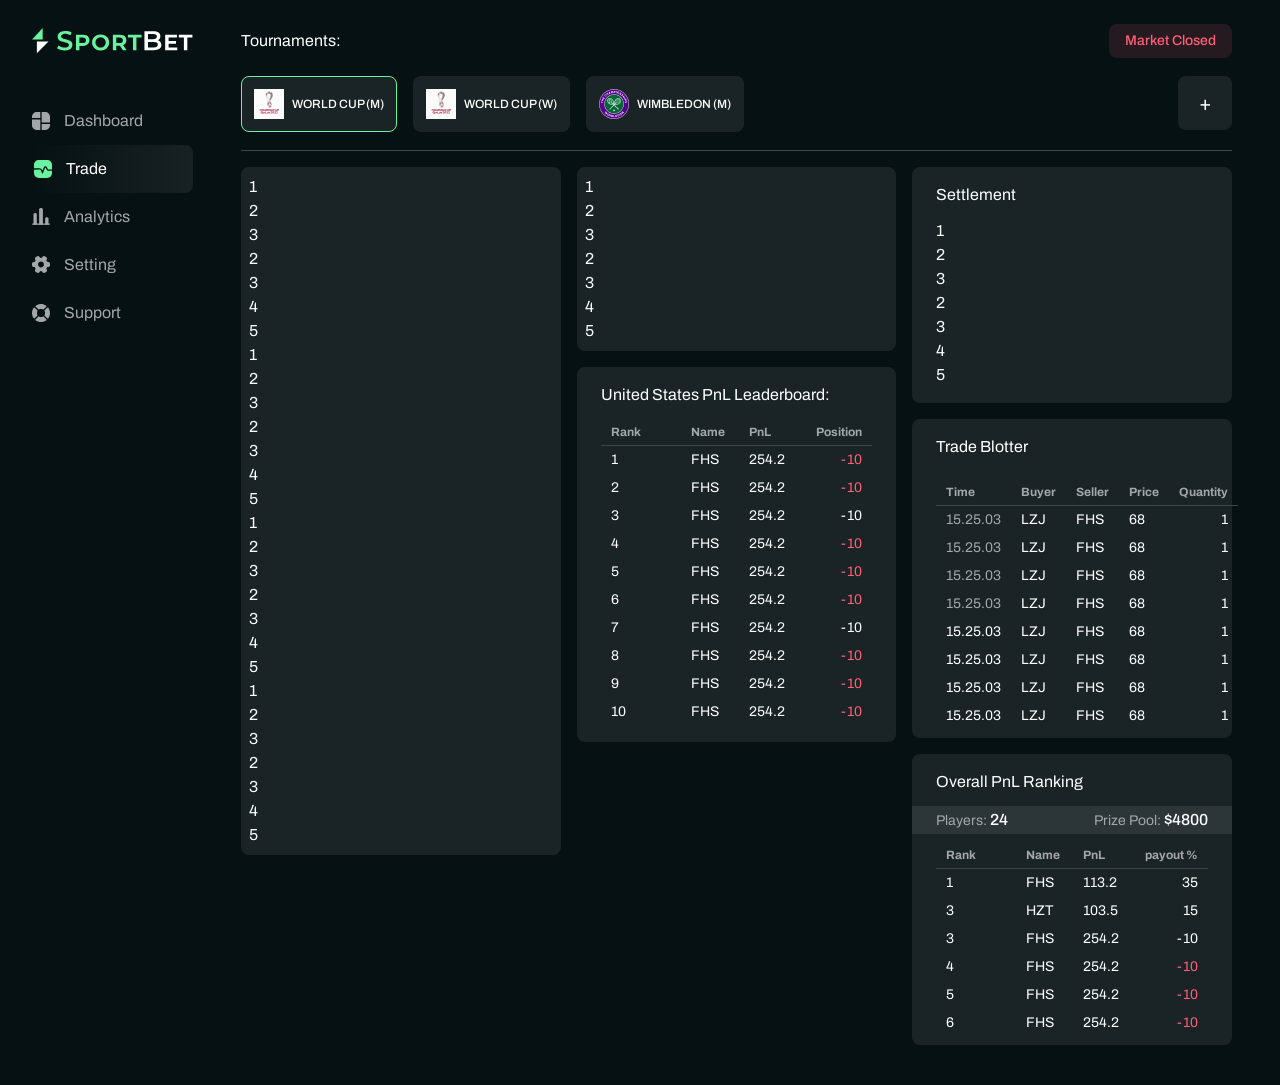
==== src/index.html @ 53faf517 "added new tables" ====
<!DOCTYPE html>
<html class="h-full" lang="en">
	<head>
		<meta charset="UTF-8" />
		<meta http-equiv="X-UA-Compatible" content="IE=edge" />
		<meta name="viewport" content="width=device-width, initial-scale=1.0" />
		<title>Trade | WebTrade</title>
		<link rel="preconnect" href="https://fonts.googleapis.com" />
		<link rel="preconnect" href="https://fonts.gstatic.com" crossorigin />
		<link
			href="https://fonts.googleapis.com/css2?family=Archivo:wght@400;500;600;700&display=swap"
			rel="stylesheet"
		/>
		<link rel="stylesheet" href="./css/output.css" />
	</head>

	<body class="h-full">
		<div class="wrapper relative flex min-h-full">
			<!-- Sidebar -->
			<aside class="h-auto w-[240px] pt-6 pl-8">
				<a href="#"><img src="./img/global/logo.svg" alt="logo" /></a>
				<!-- Menu -->
				<ul class="mt-10 gap-0">
					<li class="group">
						<a
							class="text-body-m group flex items-center gap-[14px] py-3 text-graytext group-[.active]:rounded-lg group-[.active]:bg-menu-item-gradient"
							href="#"
						>
							<svg
								width="18"
								height="18"
								viewBox="0 0 18 18"
								fill="none"
								xmlns="http://www.w3.org/2000/svg"
							>
								<path
									d="M12.771 0H9.67505V5.4V6.075V10.575H18V6.075V5.4V5.229C18 1.953 16.047 0 12.771 0Z"
									fill="#A3A7A9"
									class="transition-colors group-hover:fill-lightgreen group-[.active]:fill-lightgreen"
								/>
								<path
									d="M0 7.42505V11.925V12.375V12.771C0 16.047 1.953 18 5.229 18H8.325V12.375V11.925V7.42505H0Z"
									fill="#A3A7A9"
									class="transition-colors group-hover:fill-lightgreen group-[.active]:fill-lightgreen"
								/>
								<path
									d="M8.325 0V6.075H0V5.229C0 1.953 1.953 0 5.229 0H8.325Z"
									fill="#A3A7A9"
									class="transition-colors group-hover:fill-lightgreen group-[.active]:fill-lightgreen"
								/>
								<path
									d="M18 11.925V12.771C18 16.047 16.047 18 12.771 18H9.67505V11.925H18Z"
									fill="#A3A7A9"
									class="transition-colors group-hover:fill-lightgreen group-[.active]:fill-lightgreen"
								/>
							</svg>

							<span
								class="transition-colors group-hover:text-white group-[.active]:text-white"
							>
								Dashboard
							</span>
						</a>
					</li>
					<li class="active group">
						<a
							class="text-body-m group flex items-center gap-[14px] py-3 text-graytext group-[.active]:rounded-lg group-[.active]:bg-menu-item-gradient"
							href="#"
						>
							<svg
								width="20"
								height="18"
								viewBox="0 0 20 18"
								fill="none"
								xmlns="http://www.w3.org/2000/svg"
							>
								<path
									d="M19.9999 5.22896V9.44993H16.3279C16.2199 9.44093 15.9859 9.30593 15.9319 9.20693L14.9959 7.43395C14.6269 6.73195 13.9879 6.33595 13.3039 6.37195C12.6199 6.40795 12.0349 6.86695 11.7379 7.61394L10.4959 10.7279L10.3159 10.2599C9.87494 9.11693 8.61495 8.25294 7.37296 8.25294L2 8.27994V5.22896C2 1.95299 3.95299 0 7.22896 0H14.7709C18.0469 0 19.9999 1.95299 19.9999 5.22896Z"
									fill="#A3A7A9"
									class="transition-colors group-hover:fill-lightgreen group-[.active]:fill-lightgreen"
								/>
								<path
									d="M19.9999 12.7711V10.8002H16.3279C15.7249 10.8002 15.0139 10.3682 14.7349 9.83716L13.7989 8.06418C13.5469 7.58718 13.1869 7.61418 12.9889 8.10918L10.9189 13.3381C10.6939 13.9231 10.3159 13.9231 10.0819 13.3381L9.05595 10.7462C8.81295 10.1162 8.05696 9.60317 7.38196 9.60317L2 9.63017V12.7711C2 15.9931 3.88999 17.9371 7.06696 17.9911C7.16596 18.0001 7.27396 18.0001 7.37296 18.0001H14.5729C14.7079 18.0001 14.8429 18.0001 14.9689 17.9911C18.1279 17.9191 19.9999 15.9841 19.9999 12.7711Z"
									fill="#A3A7A9"
									class="transition-colors group-hover:fill-lightgreen group-[.active]:fill-lightgreen"
								/>
								<path
									d="M0.999971 9.69995V13.01C0.979971 12.69 0.969971 12.35 0.969971 12V9.69995H0.999971Z"
									fill="white"
									fill-opacity="0.6"
								/>
							</svg>

							<span
								class="transition-colors group-hover:text-white group-[.active]:text-white"
							>
								Trade
							</span>
						</a>
					</li>
					<li class="group">
						<a
							class="text-body-m group flex items-center gap-[14px] py-3 text-graytext group-[.active]:rounded-lg group-[.active]:bg-menu-item-gradient"
							href="#"
						>
							<svg
								width="18"
								height="18"
								viewBox="0 0 18 18"
								fill="none"
								xmlns="http://www.w3.org/2000/svg"
							>
								<path
									d="M17.3721 16.7441H0.627907C0.284651 16.7441 0 16.4594 0 16.1162C0 15.7729 0.284651 15.4883 0.627907 15.4883H17.3721C17.7153 15.4883 18 15.7729 18 16.1162C18 16.4594 17.7153 16.7441 17.3721 16.7441Z"
									fill="#A3A7A9"
									class="transition-colors group-hover:fill-lightgreen group-[.active]:fill-lightgreen"
								/>
								<path
									d="M7.11633 1.67442V16.7442H10.8838V1.67442C10.8838 0.753488 10.507 0 9.3768 0H8.62331C7.49308 0 7.11633 0.753488 7.11633 1.67442Z"
									fill="#A3A7A9"
									class="transition-colors group-hover:fill-lightgreen group-[.active]:fill-lightgreen"
								/>
								<path
									d="M1.46509 6.69761V16.7441H4.81393V6.69761C4.81393 5.77668 4.47904 5.02319 3.47439 5.02319H2.80462C1.79997 5.02319 1.46509 5.77668 1.46509 6.69761Z"
									fill="#A3A7A9"
									class="transition-colors group-hover:fill-lightgreen group-[.active]:fill-lightgreen"
								/>
								<path
									d="M13.186 10.8836V16.7441H16.5349V10.8836C16.5349 9.96272 16.2 9.20923 15.1953 9.20923H14.5256C13.5209 9.20923 13.186 9.96272 13.186 10.8836Z"
									fill="#A3A7A9"
									class="transition-colors group-hover:fill-lightgreen group-[.active]:fill-lightgreen"
								/>
							</svg>

							<span
								class="transition-colors group-hover:text-white group-[.active]:text-white"
							>
								Analytics
							</span>
						</a>
					</li>
					<li class="group">
						<a
							class="text-body-m group flex items-center gap-[14px] py-3 text-graytext group-[.active]:rounded-lg group-[.active]:bg-menu-item-gradient"
							href="#"
						>
							<svg
								width="18"
								height="18"
								viewBox="0 0 18 18"
								fill="none"
								xmlns="http://www.w3.org/2000/svg"
							>
								<path
									d="M16.2819 5.99653C14.6537 5.99653 13.988 4.84385 14.7976 3.43002C15.2654 2.61054 14.9865 1.56593 14.1679 1.09766L12.6117 0.206132C11.901 -0.217116 10.9835 0.0350318 10.5607 0.746449L10.4618 0.91755C9.65217 2.33138 8.32084 2.33138 7.50225 0.91755L7.4033 0.746449C6.9985 0.0350318 6.08096 -0.217116 5.37031 0.206132L3.81409 1.09766C2.9955 1.56593 2.71664 2.61955 3.18441 3.43903C4.003 4.84385 3.33733 5.99653 1.70915 5.99653C0.773613 5.99653 0 6.76198 0 7.70753V9.29247C0 10.229 0.764618 11.0035 1.70915 11.0035C3.33733 11.0035 4.003 12.1561 3.18441 13.57C2.71664 14.3895 2.9955 15.4341 3.81409 15.9023L5.37031 16.7939C6.08096 17.2171 6.9985 16.965 7.42129 16.2536L7.52024 16.0825C8.32983 14.6686 9.66117 14.6686 10.4798 16.0825L10.5787 16.2536C11.0015 16.965 11.919 17.2171 12.6297 16.7939L14.1859 15.9023C15.0045 15.4341 15.2834 14.3805 14.8156 13.57C13.997 12.1561 14.6627 11.0035 16.2909 11.0035C17.2264 11.0035 18 10.238 18 9.29247V7.70753C17.991 6.77099 17.2264 5.99653 16.2819 5.99653ZM8.9955 11.4267C7.38531 11.4267 6.07196 10.1119 6.07196 8.5C6.07196 6.88805 7.38531 5.57328 8.9955 5.57328C10.6057 5.57328 11.919 6.88805 11.919 8.5C11.919 10.1119 10.6057 11.4267 8.9955 11.4267Z"
									fill="#A3A7A9"
									class="transition-colors group-hover:fill-lightgreen group-[.active]:fill-lightgreen"
								/>
							</svg>

							<span
								class="transition-colors group-hover:text-white group-[.active]:text-white"
							>
								Setting
							</span>
						</a>
					</li>
					<li class="group">
						<a
							class="text-body-m group flex items-center gap-[14px] py-3 text-graytext group-[.active]:rounded-lg group-[.active]:bg-menu-item-gradient"
							href="#"
						>
							<svg
								width="18"
								height="18"
								viewBox="0 0 18 18"
								fill="none"
								xmlns="http://www.w3.org/2000/svg"
							>
								<path
									d="M4.97702 9.00011C4.97702 8.43289 5.09727 7.89281 5.31231 7.40027C5.50673 6.95494 5.47329 6.41836 5.12969 6.07476L2.9456 3.89067C2.53554 3.48061 1.85884 3.50203 1.5336 3.98214C0.562414 5.41575 0 7.14304 0 9.00011C0 10.8556 0.561436 12.5815 1.52595 14.0143C1.85022 14.4961 2.52794 14.5191 2.93908 14.109L5.12816 11.9255C5.47254 11.582 5.50637 11.0448 5.31187 10.599C5.09711 10.1067 4.97702 9.56695 4.97702 9.00011Z"
									fill="#A3A7A9"
									class="transition-colors group-hover:fill-lightgreen group-[.active]:fill-lightgreen"
								/>
								<path
									d="M9.02726 4.95002C9.59449 4.95002 10.1346 5.07027 10.6271 5.28531C11.0724 5.47973 11.609 5.44629 11.9526 5.10269L14.1119 2.94344C14.5211 2.53418 14.5008 1.85899 14.0221 1.53361C12.5934 0.56242 10.8648 0 9.00026 0C7.14501 0 5.42546 0.561312 3.99481 1.52563C3.51328 1.8502 3.49028 2.52794 3.90037 2.93908L6.06946 5.1137C6.41536 5.46049 6.95722 5.49217 7.40504 5.29376C7.90127 5.07391 8.44878 4.95002 9.02726 4.95002Z"
									fill="#A3A7A9"
									class="transition-colors group-hover:fill-lightgreen group-[.active]:fill-lightgreen"
								/>
								<path
									d="M16.1607 3.5582C15.9843 3.32752 15.6468 3.31563 15.4412 3.52067L12.6124 6.34223C12.439 6.51518 12.4195 6.78676 12.5412 6.99925C12.8796 7.58971 13.0768 8.27027 13.0768 9.00014C13.0768 9.73021 12.8794 10.4109 12.5409 11.0015C12.4193 11.2138 12.4387 11.485 12.6117 11.658L15.4412 14.4876C15.6467 14.6931 15.9846 14.6814 16.161 14.4505C17.3159 12.938 17.9998 11.048 17.9998 9.00014C17.9998 6.9521 17.3158 5.06942 16.1607 3.5582Z"
									fill="#A3A7A9"
									class="transition-colors group-hover:fill-lightgreen group-[.active]:fill-lightgreen"
								/>
								<path
									d="M9.02577 13.0499C8.2957 13.0499 7.61497 12.8526 7.02439 12.5141C6.81213 12.3924 6.54086 12.4118 6.36786 12.5848L3.51128 15.4414C3.30579 15.6469 3.31748 15.9848 3.54845 16.1611C5.06089 17.316 6.95091 17.9999 8.99877 17.9999C11.0559 17.9999 12.9476 17.3153 14.4536 16.1524C14.6826 15.9756 14.6932 15.6393 14.4886 15.4347L11.6539 12.6001C11.4821 12.4283 11.2132 12.4079 11.0015 12.5272C10.4134 12.8586 9.74118 13.0499 9.02577 13.0499Z"
									fill="#A3A7A9"
									class="transition-colors group-hover:fill-lightgreen group-[.active]:fill-lightgreen"
								/>
							</svg>

							<span
								class="transition-colors group-hover:text-white group-[.active]:text-white"
							>
								Support
							</span>
						</a>
					</li>
				</ul>
			</aside>
			<!-- Content -->
			<main class="mx-12 h-screen w-full">
				<!-- Head -->
				<section class="mt-6">
					<div class="flex items-center justify-between">
						<p class="text-body-lg-m">Tournaments:</p>
						<!-- Toggle .open & .closed class -->
						<p class="market-status closed">Market Closed</p>
					</div>

					<div class="border-b border-b-[#3C4547] py-[18px]">
						<div class="flex gap-4">
							<button class="tournament-button active">
								<img src="./img/global/world-cup.png" alt="img" />
								<span>World Cup (M)</span>
							</button>
							<button class="tournament-button">
								<img src="./img/global/world-cup.png" alt="img" />
								<span>World Cup (W)</span>
							</button>
							<button class="tournament-button">
								<img src="./img/global/wimbledon.png" alt="img" />
								<span>Wimbledon (M)</span>
							</button>
							<button
								class="ml-auto flex h-[54px] w-[54px] items-center justify-center rounded-lg border border-transparent bg-darkgray p-[18px] text-xl hover:border-lightgreen"
							>
								<span>+</span>
							</button>
						</div>
					</div>
				</section>

				<!-- Grid -->
				<section class="mt-4 grid grid-cols-3 gap-4 pb-10">
					<div class="flex flex-col">
						<div class="rounded-lg bg-darkgray p-2">
							<ul>
								<li>1</li>
								<li>2</li>
								<li>3</li>
								<li>2</li>
								<li>3</li>
								<li>4</li>
								<li>5</li>
								<li>1</li>
								<li>2</li>
								<li>3</li>
								<li>2</li>
								<li>3</li>
								<li>4</li>
								<li>5</li>
								<li>1</li>
								<li>2</li>
								<li>3</li>
								<li>2</li>
								<li>3</li>
								<li>4</li>
								<li>5</li>
								<li>1</li>
								<li>2</li>
								<li>3</li>
								<li>2</li>
								<li>3</li>
								<li>4</li>
								<li>5</li>
							</ul>
						</div>
					</div>
					<div class="flex flex-col gap-4">
						<div class="rounded-lg bg-darkgray p-2">
							<ul>
								<li>1</li>
								<li>2</li>
								<li>3</li>
								<li>2</li>
								<li>3</li>
								<li>4</li>
								<li>5</li>
							</ul>
						</div>

						<!-- PnL Leaderboard -->
						<div class="rounded-lg bg-darkgray py-4 px-6">
							<p class="text-body-lg-m pb-3 text-left">
								United States PnL Leaderboard:
							</p>
							<table class="w-full table-auto overflow-y-auto">
								<thead
									class="text-body-xs border-b border-b-table-border text-graytext"
								>
									<tr>
										<th class="w-20 py-[5px] px-[10px] text-left">Rank</th>
										<th class="py-[5px] px-[10px] text-left">Name</th>
										<th class="py-[5px] px-[10px] text-left">PnL</th>
										<th class="py-[5px] px-[10px] text-right">Position</th>
									</tr>
								</thead>
								<tbody
									class="text-body-s h-full max-h-[500px] w-full overflow-y-auto"
								>
									<tr
										class="live-row low cursor-pointer rounded-lg hover:bg-lightgray"
									>
										<td class="py-[5px] px-[10px]">1</td>
										<td class="py-[5px] px-[10px]">FHS</td>
										<td class="py-[5px] px-[10px]">254.2</td>
										<td class="py-[5px] px-[10px] text-right text-lightred">
											-10
										</td>
									</tr>
									<tr
										class="live-row low cursor-pointer rounded-lg hover:bg-lightgray"
									>
										<td class="py-[5px] px-[10px]">2</td>
										<td class="py-[5px] px-[10px]">FHS</td>
										<td class="py-[5px] px-[10px]">254.2</td>
										<td class="py-[5px] px-[10px] text-right text-lightred">
											-10
										</td>
									</tr>
									<tr
										class="live-row low cursor-pointer rounded-lg hover:bg-lightgray"
									>
										<td class="py-[5px] px-[10px]">3</td>
										<td class="py-[5px] px-[10px]">FHS</td>
										<td class="py-[5px] px-[10px]">254.2</td>
										<td class="py-[5px] px-[10px] text-right">-10</td>
									</tr>
									<tr
										class="live-row low cursor-pointer rounded-lg hover:bg-lightgray"
									>
										<td class="py-[5px] px-[10px]">4</td>
										<td class="py-[5px] px-[10px]">FHS</td>
										<td class="py-[5px] px-[10px]">254.2</td>
										<td class="py-[5px] px-[10px] text-right text-lightred">
											-10
										</td>
									</tr>
									<tr
										class="live-row low cursor-pointer rounded-lg hover:bg-lightgray"
									>
										<td class="py-[5px] px-[10px]">5</td>
										<td class="py-[5px] px-[10px]">FHS</td>
										<td class="py-[5px] px-[10px]">254.2</td>
										<td class="py-[5px] px-[10px] text-right text-lightred">
											-10
										</td>
									</tr>
									<tr
										class="live-row low cursor-pointer rounded-lg hover:bg-lightgray"
									>
										<td class="py-[5px] px-[10px]">6</td>
										<td class="py-[5px] px-[10px]">FHS</td>
										<td class="py-[5px] px-[10px]">254.2</td>
										<td class="py-[5px] px-[10px] text-right text-lightred">
											-10
										</td>
									</tr>
									<tr
										class="live-row low cursor-pointer rounded-lg hover:bg-lightgray"
									>
										<td class="py-[5px] px-[10px]">7</td>
										<td class="py-[5px] px-[10px]">FHS</td>
										<td class="py-[5px] px-[10px]">254.2</td>
										<td class="py-[5px] px-[10px] text-right">-10</td>
									</tr>
									<tr
										class="live-row low cursor-pointer rounded-lg hover:bg-lightgray"
									>
										<td class="py-[5px] px-[10px]">8</td>
										<td class="py-[5px] px-[10px]">FHS</td>
										<td class="py-[5px] px-[10px]">254.2</td>
										<td class="py-[5px] px-[10px] text-right text-lightred">
											-10
										</td>
									</tr>
									<tr
										class="live-row low cursor-pointer rounded-lg hover:bg-lightgray"
									>
										<td class="py-[5px] px-[10px]">9</td>
										<td class="py-[5px] px-[10px]">FHS</td>
										<td class="py-[5px] px-[10px]">254.2</td>
										<td class="py-[5px] px-[10px] text-right text-lightred">
											-10
										</td>
									</tr>
									<tr
										class="live-row low cursor-pointer rounded-lg hover:bg-lightgray"
									>
										<td class="py-[5px] px-[10px]">10</td>
										<td class="py-[5px] px-[10px]">FHS</td>
										<td class="py-[5px] px-[10px]">254.2</td>
										<td class="py-[5px] px-[10px] text-right text-lightred">
											-10
										</td>
									</tr>
								</tbody>
							</table>
						</div>
					</div>
					<div class="flex flex-col gap-4">
						<!-- Settlement -->

						<div class="rounded-lg bg-darkgray py-4 px-6">
							<p class="text-body-lg-m pb-3 text-left">Settlement</p>
							<ul>
								<li>1</li>
								<li>2</li>
								<li>3</li>
								<li>2</li>
								<li>3</li>
								<li>4</li>
								<li>5</li>
							</ul>
						</div>
						<!-- Trade Blotter -->
						<div class="rounded-lg bg-darkgray">
							<p class="text-body-lg-m py-4 px-6 pb-3 text-left">
								Trade Blotter
							</p>
							<div class="py-2 px-6">
								<table class="w-full table-auto overflow-y-auto">
									<thead
										class="text-body-xs border-b border-b-table-border text-graytext"
									>
										<tr>
											<th class="w-20 py-[5px] px-[10px] text-left">Time</th>
											<th class="w-20 py-[5px] px-[10px] text-left">Buyer</th>
											<th class="py-[5px] px-[10px] text-left">Seller</th>
											<th class="py-[5px] px-[10px] text-left">Price</th>
											<th class="py-[5px] px-[10px] text-right">Quantity</th>
										</tr>
									</thead>
									<tbody
										class="text-body-s h-full max-h-[500px] w-full overflow-y-auto"
									>
										<tr
											class="live-row low cursor-pointer rounded-lg hover:bg-lightgray"
										>
											<td class="py-[5px] px-[10px] text-graytext">15.25.03</td>
											<td class="py-[5px] px-[10px]">LZJ</td>
											<td class="py-[5px] px-[10px]">FHS</td>
											<td class="py-[5px] px-[10px]">68</td>
											<td class="py-[5px] px-[10px] text-right">1</td>
										</tr>
										<tr
											class="live-row low cursor-pointer rounded-lg hover:bg-lightgray"
										>
											<td class="py-[5px] px-[10px] text-graytext">15.25.03</td>
											<td class="py-[5px] px-[10px]">LZJ</td>
											<td class="py-[5px] px-[10px]">FHS</td>
											<td class="py-[5px] px-[10px]">68</td>
											<td class="py-[5px] px-[10px] text-right">1</td>
										</tr>
										<tr
											class="live-row low cursor-pointer rounded-lg hover:bg-lightgray"
										>
											<td class="py-[5px] px-[10px] text-graytext">15.25.03</td>
											<td class="py-[5px] px-[10px]">LZJ</td>
											<td class="py-[5px] px-[10px]">FHS</td>
											<td class="py-[5px] px-[10px]">68</td>
											<td class="py-[5px] px-[10px] text-right">1</td>
										</tr>
										<tr
											class="live-row low cursor-pointer rounded-lg hover:bg-lightgray"
										>
											<td class="py-[5px] px-[10px] text-graytext">15.25.03</td>
											<td class="py-[5px] px-[10px]">LZJ</td>
											<td class="py-[5px] px-[10px]">FHS</td>
											<td class="py-[5px] px-[10px]">68</td>
											<td class="py-[5px] px-[10px] text-right">1</td>
										</tr>

										<tr
											class="live-row low cursor-pointer rounded-lg hover:bg-lightgray"
										>
											<td class="py-[5px] px-[10px]">15.25.03</td>
											<td class="py-[5px] px-[10px]">LZJ</td>
											<td class="py-[5px] px-[10px]">FHS</td>
											<td class="py-[5px] px-[10px]">68</td>
											<td class="py-[5px] px-[10px] text-right">1</td>
										</tr>
										<tr
											class="live-row low cursor-pointer rounded-lg hover:bg-lightgray"
										>
											<td class="py-[5px] px-[10px]">15.25.03</td>
											<td class="py-[5px] px-[10px]">LZJ</td>
											<td class="py-[5px] px-[10px]">FHS</td>
											<td class="py-[5px] px-[10px]">68</td>
											<td class="py-[5px] px-[10px] text-right">1</td>
										</tr>
										<tr
											class="live-row low cursor-pointer rounded-lg hover:bg-lightgray"
										>
											<td class="py-[5px] px-[10px]">15.25.03</td>
											<td class="py-[5px] px-[10px]">LZJ</td>
											<td class="py-[5px] px-[10px]">FHS</td>
											<td class="py-[5px] px-[10px]">68</td>
											<td class="py-[5px] px-[10px] text-right">1</td>
										</tr>
										<tr
											class="live-row low cursor-pointer rounded-lg hover:bg-lightgray"
										>
											<td class="py-[5px] px-[10px]">15.25.03</td>
											<td class="py-[5px] px-[10px]">LZJ</td>
											<td class="py-[5px] px-[10px]">FHS</td>
											<td class="py-[5px] px-[10px]">68</td>
											<td class="py-[5px] px-[10px] text-right">1</td>
										</tr>
									</tbody>
								</table>
							</div>
						</div>

						<!-- Overall PnL Ranking -->
						<div class="rounded-lg bg-darkgray">
							<p class="text-body-lg-m py-4 px-6 pb-3 text-left">
								Overall PnL Ranking
							</p>
							<div
								class="flex items-center justify-between bg-[#2C3638] px-6 py-[2px]"
							>
								<p class="text-body-s text-graytext">
									Players:
									<span class="text-body-m-medium text-white">24</span>
								</p>
								<p class="text-body-s text-graytext">
									Prize Pool:
									<span class="text-body-m-medium text-white">$4800</span>
								</p>
							</div>
							<div class="py-2 px-6">
								<table class="w-full table-auto overflow-y-auto">
									<thead
										class="text-body-xs border-b border-b-table-border text-graytext"
									>
										<tr>
											<th class="w-20 py-[5px] px-[10px] text-left">Rank</th>
											<th class="py-[5px] px-[10px] text-left">Name</th>
											<th class="py-[5px] px-[10px] text-left">PnL</th>
											<th class="py-[5px] px-[10px] text-right">payout %</th>
										</tr>
									</thead>
									<tbody
										class="text-body-s h-full max-h-[500px] w-full overflow-y-auto"
									>
										<tr
											class="live-row low cursor-pointer rounded-lg hover:bg-lightgray"
										>
											<td class="py-[5px] px-[10px]">1</td>
											<td class="py-[5px] px-[10px]">FHS</td>
											<td class="py-[5px] px-[10px]">113.2</td>
											<td class="py-[5px] px-[10px] text-right">35</td>
										</tr>
										<tr
											class="live-row low cursor-pointer rounded-lg hover:bg-lightgray"
										>
											<td class="py-[5px] px-[10px]">3</td>
											<td class="py-[5px] px-[10px]">HZT</td>
											<td class="py-[5px] px-[10px]">103.5</td>
											<td class="py-[5px] px-[10px] text-right">15</td>
										</tr>
										<tr
											class="live-row low cursor-pointer rounded-lg hover:bg-lightgray"
										>
											<td class="py-[5px] px-[10px]">3</td>
											<td class="py-[5px] px-[10px]">FHS</td>
											<td class="py-[5px] px-[10px]">254.2</td>
											<td class="py-[5px] px-[10px] text-right">-10</td>
										</tr>
										<tr
											class="live-row low cursor-pointer rounded-lg hover:bg-lightgray"
										>
											<td class="py-[5px] px-[10px]">4</td>
											<td class="py-[5px] px-[10px]">FHS</td>
											<td class="py-[5px] px-[10px]">254.2</td>
											<td class="py-[5px] px-[10px] text-right text-lightred">
												-10
											</td>
										</tr>
										<tr
											class="live-row low cursor-pointer rounded-lg hover:bg-lightgray"
										>
											<td class="py-[5px] px-[10px]">5</td>
											<td class="py-[5px] px-[10px]">FHS</td>
											<td class="py-[5px] px-[10px]">254.2</td>
											<td class="py-[5px] px-[10px] text-right text-lightred">
												-10
											</td>
										</tr>
										<tr
											class="live-row low cursor-pointer rounded-lg hover:bg-lightgray"
										>
											<td class="py-[5px] px-[10px]">6</td>
											<td class="py-[5px] px-[10px]">FHS</td>
											<td class="py-[5px] px-[10px]">254.2</td>
											<td class="py-[5px] px-[10px] text-right text-lightred">
												-10
											</td>
										</tr>
									</tbody>
								</table>
							</div>
						</div>
					</div>
				</section>
			</main>
		</div>

		<!-- JS -->
		<script src="./js/main.js"></script>
	</body>
</html>
---- src/css/output.css ----
/*
! tailwindcss v3.2.7 | MIT License | https://tailwindcss.com
*/

/*
1. Prevent padding and border from affecting element width. (https://github.com/mozdevs/cssremedy/issues/4)
2. Allow adding a border to an element by just adding a border-width. (https://github.com/tailwindcss/tailwindcss/pull/116)
*/

*,
::before,
::after {
  box-sizing: border-box;
  /* 1 */
  border-width: 0;
  /* 2 */
  border-style: solid;
  /* 2 */
  border-color: #e5e7eb;
  /* 2 */
}

::before,
::after {
  --tw-content: '';
}

/*
1. Use a consistent sensible line-height in all browsers.
2. Prevent adjustments of font size after orientation changes in iOS.
3. Use a more readable tab size.
4. Use the user's configured `sans` font-family by default.
5. Use the user's configured `sans` font-feature-settings by default.
*/

html {
  line-height: 1.5;
  /* 1 */
  -webkit-text-size-adjust: 100%;
  /* 2 */
  -moz-tab-size: 4;
  /* 3 */
  -o-tab-size: 4;
     tab-size: 4;
  /* 3 */
  font-family: ui-sans-serif, system-ui, -apple-system, BlinkMacSystemFont, "Segoe UI", Roboto, "Helvetica Neue", Arial, "Noto Sans", sans-serif, "Apple Color Emoji", "Segoe UI Emoji", "Segoe UI Symbol", "Noto Color Emoji";
  /* 4 */
  font-feature-settings: normal;
  /* 5 */
}

/*
1. Remove the margin in all browsers.
2. Inherit line-height from `html` so users can set them as a class directly on the `html` element.
*/

body {
  margin: 0;
  /* 1 */
  line-height: inherit;
  /* 2 */
}

/*
1. Add the correct height in Firefox.
2. Correct the inheritance of border color in Firefox. (https://bugzilla.mozilla.org/show_bug.cgi?id=190655)
3. Ensure horizontal rules are visible by default.
*/

hr {
  height: 0;
  /* 1 */
  color: inherit;
  /* 2 */
  border-top-width: 1px;
  /* 3 */
}

/*
Add the correct text decoration in Chrome, Edge, and Safari.
*/

abbr:where([title]) {
  -webkit-text-decoration: underline dotted;
          text-decoration: underline dotted;
}

/*
Remove the default font size and weight for headings.
*/

h1,
h2,
h3,
h4,
h5,
h6 {
  font-size: inherit;
  font-weight: inherit;
}

/*
Reset links to optimize for opt-in styling instead of opt-out.
*/

a {
  color: inherit;
  text-decoration: inherit;
}

/*
Add the correct font weight in Edge and Safari.
*/

b,
strong {
  font-weight: bolder;
}

/*
1. Use the user's configured `mono` font family by default.
2. Correct the odd `em` font sizing in all browsers.
*/

code,
kbd,
samp,
pre {
  font-family: ui-monospace, SFMono-Regular, Menlo, Monaco, Consolas, "Liberation Mono", "Courier New", monospace;
  /* 1 */
  font-size: 1em;
  /* 2 */
}

/*
Add the correct font size in all browsers.
*/

small {
  font-size: 80%;
}

/*
Prevent `sub` and `sup` elements from affecting the line height in all browsers.
*/

sub,
sup {
  font-size: 75%;
  line-height: 0;
  position: relative;
  vertical-align: baseline;
}

sub {
  bottom: -0.25em;
}

sup {
  top: -0.5em;
}

/*
1. Remove text indentation from table contents in Chrome and Safari. (https://bugs.chromium.org/p/chromium/issues/detail?id=999088, https://bugs.webkit.org/show_bug.cgi?id=201297)
2. Correct table border color inheritance in all Chrome and Safari. (https://bugs.chromium.org/p/chromium/issues/detail?id=935729, https://bugs.webkit.org/show_bug.cgi?id=195016)
3. Remove gaps between table borders by default.
*/

table {
  text-indent: 0;
  /* 1 */
  border-color: inherit;
  /* 2 */
  border-collapse: collapse;
  /* 3 */
}

/*
1. Change the font styles in all browsers.
2. Remove the margin in Firefox and Safari.
3. Remove default padding in all browsers.
*/

button,
input,
optgroup,
select,
textarea {
  font-family: inherit;
  /* 1 */
  font-size: 100%;
  /* 1 */
  font-weight: inherit;
  /* 1 */
  line-height: inherit;
  /* 1 */
  color: inherit;
  /* 1 */
  margin: 0;
  /* 2 */
  padding: 0;
  /* 3 */
}

/*
Remove the inheritance of text transform in Edge and Firefox.
*/

button,
select {
  text-transform: none;
}

/*
1. Correct the inability to style clickable types in iOS and Safari.
2. Remove default button styles.
*/

button,
[type='button'],
[type='reset'],
[type='submit'] {
  -webkit-appearance: button;
  /* 1 */
  background-color: transparent;
  /* 2 */
  background-image: none;
  /* 2 */
}

/*
Use the modern Firefox focus style for all focusable elements.
*/

:-moz-focusring {
  outline: auto;
}

/*
Remove the additional `:invalid` styles in Firefox. (https://github.com/mozilla/gecko-dev/blob/2f9eacd9d3d995c937b4251a5557d95d494c9be1/layout/style/res/forms.css#L728-L737)
*/

:-moz-ui-invalid {
  box-shadow: none;
}

/*
Add the correct vertical alignment in Chrome and Firefox.
*/

progress {
  vertical-align: baseline;
}

/*
Correct the cursor style of increment and decrement buttons in Safari.
*/

::-webkit-inner-spin-button,
::-webkit-outer-spin-button {
  height: auto;
}

/*
1. Correct the odd appearance in Chrome and Safari.
2. Correct the outline style in Safari.
*/

[type='search'] {
  -webkit-appearance: textfield;
  /* 1 */
  outline-offset: -2px;
  /* 2 */
}

/*
Remove the inner padding in Chrome and Safari on macOS.
*/

::-webkit-search-decoration {
  -webkit-appearance: none;
}

/*
1. Correct the inability to style clickable types in iOS and Safari.
2. Change font properties to `inherit` in Safari.
*/

::-webkit-file-upload-button {
  -webkit-appearance: button;
  /* 1 */
  font: inherit;
  /* 2 */
}

/*
Add the correct display in Chrome and Safari.
*/

summary {
  display: list-item;
}

/*
Removes the default spacing and border for appropriate elements.
*/

blockquote,
dl,
dd,
h1,
h2,
h3,
h4,
h5,
h6,
hr,
figure,
p,
pre {
  margin: 0;
}

fieldset {
  margin: 0;
  padding: 0;
}

legend {
  padding: 0;
}

ol,
ul,
menu {
  list-style: none;
  margin: 0;
  padding: 0;
}

/*
Prevent resizing textareas horizontally by default.
*/

textarea {
  resize: vertical;
}

/*
1. Reset the default placeholder opacity in Firefox. (https://github.com/tailwindlabs/tailwindcss/issues/3300)
2. Set the default placeholder color to the user's configured gray 400 color.
*/

input::-moz-placeholder, textarea::-moz-placeholder {
  opacity: 1;
  /* 1 */
  color: #9ca3af;
  /* 2 */
}

input::placeholder,
textarea::placeholder {
  opacity: 1;
  /* 1 */
  color: #9ca3af;
  /* 2 */
}

/*
Set the default cursor for buttons.
*/

button,
[role="button"] {
  cursor: pointer;
}

/*
Make sure disabled buttons don't get the pointer cursor.
*/

:disabled {
  cursor: default;
}

/*
1. Make replaced elements `display: block` by default. (https://github.com/mozdevs/cssremedy/issues/14)
2. Add `vertical-align: middle` to align replaced elements more sensibly by default. (https://github.com/jensimmons/cssremedy/issues/14#issuecomment-634934210)
   This can trigger a poorly considered lint error in some tools but is included by design.
*/

img,
svg,
video,
canvas,
audio,
iframe,
embed,
object {
  display: block;
  /* 1 */
  vertical-align: middle;
  /* 2 */
}

/*
Constrain images and videos to the parent width and preserve their intrinsic aspect ratio. (https://github.com/mozdevs/cssremedy/issues/14)
*/

img,
video {
  max-width: 100%;
  height: auto;
}

/* Make elements with the HTML hidden attribute stay hidden by default */

[hidden] {
  display: none;
}

[type='text'],[type='email'],[type='url'],[type='password'],[type='number'],[type='date'],[type='datetime-local'],[type='month'],[type='search'],[type='tel'],[type='time'],[type='week'],[multiple],textarea,select {
  -webkit-appearance: none;
     -moz-appearance: none;
          appearance: none;
  background-color: #fff;
  border-color: #6b7280;
  border-width: 1px;
  border-radius: 0px;
  padding-top: 0.5rem;
  padding-right: 0.75rem;
  padding-bottom: 0.5rem;
  padding-left: 0.75rem;
  font-size: 1rem;
  line-height: 1.5rem;
  --tw-shadow: 0 0 #0000;
}

[type='text']:focus, [type='email']:focus, [type='url']:focus, [type='password']:focus, [type='number']:focus, [type='date']:focus, [type='datetime-local']:focus, [type='month']:focus, [type='search']:focus, [type='tel']:focus, [type='time']:focus, [type='week']:focus, [multiple]:focus, textarea:focus, select:focus {
  outline: 2px solid transparent;
  outline-offset: 2px;
  --tw-ring-inset: var(--tw-empty,/*!*/ /*!*/);
  --tw-ring-offset-width: 0px;
  --tw-ring-offset-color: #fff;
  --tw-ring-color: #2563eb;
  --tw-ring-offset-shadow: var(--tw-ring-inset) 0 0 0 var(--tw-ring-offset-width) var(--tw-ring-offset-color);
  --tw-ring-shadow: var(--tw-ring-inset) 0 0 0 calc(1px + var(--tw-ring-offset-width)) var(--tw-ring-color);
  box-shadow: var(--tw-ring-offset-shadow), var(--tw-ring-shadow), var(--tw-shadow);
  border-color: #2563eb;
}

input::-moz-placeholder, textarea::-moz-placeholder {
  color: #6b7280;
  opacity: 1;
}

input::placeholder,textarea::placeholder {
  color: #6b7280;
  opacity: 1;
}

::-webkit-datetime-edit-fields-wrapper {
  padding: 0;
}

::-webkit-date-and-time-value {
  min-height: 1.5em;
}

::-webkit-datetime-edit,::-webkit-datetime-edit-year-field,::-webkit-datetime-edit-month-field,::-webkit-datetime-edit-day-field,::-webkit-datetime-edit-hour-field,::-webkit-datetime-edit-minute-field,::-webkit-datetime-edit-second-field,::-webkit-datetime-edit-millisecond-field,::-webkit-datetime-edit-meridiem-field {
  padding-top: 0;
  padding-bottom: 0;
}

select {
  background-image: url("data:image/svg+xml,%3csvg xmlns='http://www.w3.org/2000/svg' fill='none' viewBox='0 0 20 20'%3e%3cpath stroke='%236b7280' stroke-linecap='round' stroke-linejoin='round' stroke-width='1.5' d='M6 8l4 4 4-4'/%3e%3c/svg%3e");
  background-position: right 0.5rem center;
  background-repeat: no-repeat;
  background-size: 1.5em 1.5em;
  padding-right: 2.5rem;
  -webkit-print-color-adjust: exact;
          print-color-adjust: exact;
}

[multiple] {
  background-image: initial;
  background-position: initial;
  background-repeat: unset;
  background-size: initial;
  padding-right: 0.75rem;
  -webkit-print-color-adjust: unset;
          print-color-adjust: unset;
}

[type='checkbox'],[type='radio'] {
  -webkit-appearance: none;
     -moz-appearance: none;
          appearance: none;
  padding: 0;
  -webkit-print-color-adjust: exact;
          print-color-adjust: exact;
  display: inline-block;
  vertical-align: middle;
  background-origin: border-box;
  -webkit-user-select: none;
     -moz-user-select: none;
          user-select: none;
  flex-shrink: 0;
  height: 1rem;
  width: 1rem;
  color: #2563eb;
  background-color: #fff;
  border-color: #6b7280;
  border-width: 1px;
  --tw-shadow: 0 0 #0000;
}

[type='checkbox'] {
  border-radius: 0px;
}

[type='radio'] {
  border-radius: 100%;
}

[type='checkbox']:focus,[type='radio']:focus {
  outline: 2px solid transparent;
  outline-offset: 2px;
  --tw-ring-inset: var(--tw-empty,/*!*/ /*!*/);
  --tw-ring-offset-width: 2px;
  --tw-ring-offset-color: #fff;
  --tw-ring-color: #2563eb;
  --tw-ring-offset-shadow: var(--tw-ring-inset) 0 0 0 var(--tw-ring-offset-width) var(--tw-ring-offset-color);
  --tw-ring-shadow: var(--tw-ring-inset) 0 0 0 calc(2px + var(--tw-ring-offset-width)) var(--tw-ring-color);
  box-shadow: var(--tw-ring-offset-shadow), var(--tw-ring-shadow), var(--tw-shadow);
}

[type='checkbox']:checked,[type='radio']:checked {
  border-color: transparent;
  background-color: currentColor;
  background-size: 100% 100%;
  background-position: center;
  background-repeat: no-repeat;
}

[type='checkbox']:checked {
  background-image: url("data:image/svg+xml,%3csvg viewBox='0 0 16 16' fill='white' xmlns='http://www.w3.org/2000/svg'%3e%3cpath d='M12.207 4.793a1 1 0 010 1.414l-5 5a1 1 0 01-1.414 0l-2-2a1 1 0 011.414-1.414L6.5 9.086l4.293-4.293a1 1 0 011.414 0z'/%3e%3c/svg%3e");
}

[type='radio']:checked {
  background-image: url("data:image/svg+xml,%3csvg viewBox='0 0 16 16' fill='white' xmlns='http://www.w3.org/2000/svg'%3e%3ccircle cx='8' cy='8' r='3'/%3e%3c/svg%3e");
}

[type='checkbox']:checked:hover,[type='checkbox']:checked:focus,[type='radio']:checked:hover,[type='radio']:checked:focus {
  border-color: transparent;
  background-color: currentColor;
}

[type='checkbox']:indeterminate {
  background-image: url("data:image/svg+xml,%3csvg xmlns='http://www.w3.org/2000/svg' fill='none' viewBox='0 0 16 16'%3e%3cpath stroke='white' stroke-linecap='round' stroke-linejoin='round' stroke-width='2' d='M4 8h8'/%3e%3c/svg%3e");
  border-color: transparent;
  background-color: currentColor;
  background-size: 100% 100%;
  background-position: center;
  background-repeat: no-repeat;
}

[type='checkbox']:indeterminate:hover,[type='checkbox']:indeterminate:focus {
  border-color: transparent;
  background-color: currentColor;
}

[type='file'] {
  background: unset;
  border-color: inherit;
  border-width: 0;
  border-radius: 0;
  padding: 0;
  font-size: unset;
  line-height: inherit;
}

[type='file']:focus {
  outline: 1px solid ButtonText;
  outline: 1px auto -webkit-focus-ring-color;
}

body {
  position: relative;
  --tw-bg-opacity: 1;
  background-color: rgb(6 17 20 / var(--tw-bg-opacity));
  font-family: Archivo, sans-serif;
  --tw-text-opacity: 1;
  color: rgb(255 255 255 / var(--tw-text-opacity));
}

h1 {
  font-size: 52px;
  font-weight: 700;
  line-height: 64px;
}

h2 {
  font-size: 2.25rem;
  line-height: 2.5rem;
  font-weight: 500;
  line-height: 42px;
}

h3 {
  font-size: 32px;
  font-weight: 500;
  line-height: 40px;
}

h4 {
  font-size: 1.5rem;
  line-height: 2rem;
  font-weight: 500;
  line-height: 28px;
}

h5 {
  font-size: 1.25rem;
  line-height: 1.75rem;
  font-weight: 500;
  line-height: 24px;
}

*, ::before, ::after {
  --tw-border-spacing-x: 0;
  --tw-border-spacing-y: 0;
  --tw-translate-x: 0;
  --tw-translate-y: 0;
  --tw-rotate: 0;
  --tw-skew-x: 0;
  --tw-skew-y: 0;
  --tw-scale-x: 1;
  --tw-scale-y: 1;
  --tw-pan-x:  ;
  --tw-pan-y:  ;
  --tw-pinch-zoom:  ;
  --tw-scroll-snap-strictness: proximity;
  --tw-ordinal:  ;
  --tw-slashed-zero:  ;
  --tw-numeric-figure:  ;
  --tw-numeric-spacing:  ;
  --tw-numeric-fraction:  ;
  --tw-ring-inset:  ;
  --tw-ring-offset-width: 0px;
  --tw-ring-offset-color: #fff;
  --tw-ring-color: rgb(59 130 246 / 0.5);
  --tw-ring-offset-shadow: 0 0 #0000;
  --tw-ring-shadow: 0 0 #0000;
  --tw-shadow: 0 0 #0000;
  --tw-shadow-colored: 0 0 #0000;
  --tw-blur:  ;
  --tw-brightness:  ;
  --tw-contrast:  ;
  --tw-grayscale:  ;
  --tw-hue-rotate:  ;
  --tw-invert:  ;
  --tw-saturate:  ;
  --tw-sepia:  ;
  --tw-drop-shadow:  ;
  --tw-backdrop-blur:  ;
  --tw-backdrop-brightness:  ;
  --tw-backdrop-contrast:  ;
  --tw-backdrop-grayscale:  ;
  --tw-backdrop-hue-rotate:  ;
  --tw-backdrop-invert:  ;
  --tw-backdrop-opacity:  ;
  --tw-backdrop-saturate:  ;
  --tw-backdrop-sepia:  ;
}

::backdrop {
  --tw-border-spacing-x: 0;
  --tw-border-spacing-y: 0;
  --tw-translate-x: 0;
  --tw-translate-y: 0;
  --tw-rotate: 0;
  --tw-skew-x: 0;
  --tw-skew-y: 0;
  --tw-scale-x: 1;
  --tw-scale-y: 1;
  --tw-pan-x:  ;
  --tw-pan-y:  ;
  --tw-pinch-zoom:  ;
  --tw-scroll-snap-strictness: proximity;
  --tw-ordinal:  ;
  --tw-slashed-zero:  ;
  --tw-numeric-figure:  ;
  --tw-numeric-spacing:  ;
  --tw-numeric-fraction:  ;
  --tw-ring-inset:  ;
  --tw-ring-offset-width: 0px;
  --tw-ring-offset-color: #fff;
  --tw-ring-color: rgb(59 130 246 / 0.5);
  --tw-ring-offset-shadow: 0 0 #0000;
  --tw-ring-shadow: 0 0 #0000;
  --tw-shadow: 0 0 #0000;
  --tw-shadow-colored: 0 0 #0000;
  --tw-blur:  ;
  --tw-brightness:  ;
  --tw-contrast:  ;
  --tw-grayscale:  ;
  --tw-hue-rotate:  ;
  --tw-invert:  ;
  --tw-saturate:  ;
  --tw-sepia:  ;
  --tw-drop-shadow:  ;
  --tw-backdrop-blur:  ;
  --tw-backdrop-brightness:  ;
  --tw-backdrop-contrast:  ;
  --tw-backdrop-grayscale:  ;
  --tw-backdrop-hue-rotate:  ;
  --tw-backdrop-invert:  ;
  --tw-backdrop-opacity:  ;
  --tw-backdrop-saturate:  ;
  --tw-backdrop-sepia:  ;
}

.container {
  width: 100%;
  margin-right: auto;
  margin-left: auto;
  padding-right: 15px;
  padding-left: 15px;
}

/* Text */

.text-body-m {
  font-size: 1rem;
  line-height: 1.5rem;
  line-height: 24px;
}

.text-body-m-medium {
  font-size: 1rem;
  line-height: 1.5rem;
  font-weight: 500;
  line-height: 24px;
}

.text-body-s {
  font-size: 0.875rem;
  line-height: 1.25rem;
  line-height: 18px;
}

.text-body-xs {
  font-size: 0.75rem;
  line-height: 1rem;
  line-height: 16px;
}

/* Buttons */

.btn {
  display: flex;
  width: 100%;
  align-items: center;
  justify-content: center;
  border-radius: 8px;
  --tw-bg-opacity: 1;
  background-color: rgb(105 242 159 / var(--tw-bg-opacity));
  --tw-text-opacity: 1;
  color: rgb(6 17 20 / var(--tw-text-opacity));
  transition-property: color, background-color, border-color, text-decoration-color, fill, stroke;
  transition-timing-function: cubic-bezier(0.4, 0, 0.2, 1);
  transition-duration: 150ms;
}

.btn:hover {
  --tw-bg-opacity: 1;
  background-color: rgb(43 248 124 / var(--tw-bg-opacity));
}

/* Form Items */

.input-label {
  position: relative;
  display: flex;
  width: 100%;
  flex-direction: column;
}

.input-large {
  font-size: 1rem;
  line-height: 1.5rem;
  line-height: 24px;
  width: 100%;
  border-radius: 8px;
  --tw-border-opacity: 1;
  border-color: rgb(60 69 71 / var(--tw-border-opacity));
  background-color: transparent;
  padding-top: 15px;
  padding-bottom: 15px;
  padding-left: 1.25rem;
  padding-right: 1.25rem;
}

.input-large::-moz-placeholder {
  --tw-text-opacity: 1;
  color: rgb(163 167 169 / var(--tw-text-opacity));
}

.input-large::placeholder {
  --tw-text-opacity: 1;
  color: rgb(163 167 169 / var(--tw-text-opacity));
}

.input-large:focus {
  --tw-border-opacity: 1;
  border-color: rgb(105 242 159 / var(--tw-border-opacity));
  --tw-ring-offset-shadow: var(--tw-ring-inset) 0 0 0 var(--tw-ring-offset-width) var(--tw-ring-offset-color);
  --tw-ring-shadow: var(--tw-ring-inset) 0 0 0 calc(0px + var(--tw-ring-offset-width)) var(--tw-ring-color);
  box-shadow: var(--tw-ring-offset-shadow), var(--tw-ring-shadow), var(--tw-shadow, 0 0 #0000);
  --tw-ring-offset-width: 0px;
}

/* Market Status */

.market-status {
  font-size: 0.875rem;
  line-height: 1.25rem;
  font-weight: 500;
  line-height: 18px;
  border-radius: 0.5rem;
  padding-top: 0.5rem;
  padding-bottom: 0.5rem;
  padding-left: 1rem;
  padding-right: 1rem;
}

.market-status.closed {
  background-color: rgb(255 95 115 / 0.12);
  --tw-text-opacity: 1;
  color: rgb(255 95 115 / var(--tw-text-opacity));
}

.market-status.open {
  background-color: rgb(105 242 159 / 0.12);
  --tw-text-opacity: 1;
  color: rgb(105 242 159 / var(--tw-text-opacity));
}

/* Tournament-Button */

.tournament-button {
  font-size: 0.75rem;
  line-height: 1rem;
  font-weight: 500;
  line-height: 16px;
  display: flex;
  max-width: -moz-fit-content;
  max-width: fit-content;
  align-items: center;
  justify-content: center;
  gap: 0.5rem;
  border-radius: 0.5rem;
  border-width: 1px;
  border-color: transparent;
  --tw-bg-opacity: 1;
  background-color: rgb(26 36 39 / var(--tw-bg-opacity));
  padding: 0.75rem;
  text-transform: uppercase;
}

.tournament-button:hover {
  --tw-border-opacity: 1;
  border-color: rgb(105 242 159 / var(--tw-border-opacity));
}

.tournament-button.active {
  --tw-border-opacity: 1;
  border-color: rgb(105 242 159 / var(--tw-border-opacity));
}

/* Live Table Row */

.live-row {
  position: relative;
}

.live-row.low {
  /* @apply bg-green-gradient; */
}

.live-row.high {
}

.sr-only {
  position: absolute;
  width: 1px;
  height: 1px;
  padding: 0;
  margin: -1px;
  overflow: hidden;
  clip: rect(0, 0, 0, 0);
  white-space: nowrap;
  border-width: 0;
}

.visible {
  visibility: visible;
}

.static {
  position: static;
}

.fixed {
  position: fixed;
}

.absolute {
  position: absolute;
}

.relative {
  position: relative;
}

.bottom-0 {
  bottom: 0px;
}

.left-0 {
  left: 0px;
}

.left-1 {
  left: 0.25rem;
}

.left-2 {
  left: 0.5rem;
}

.left-2\.5 {
  left: 0.625rem;
}

.right-0 {
  right: 0px;
}

.right-5 {
  right: 1.25rem;
}

.top-0 {
  top: 0px;
}

.top-1\/2 {
  top: 50%;
}

.top-2 {
  top: 0.5rem;
}

.top-3 {
  top: 0.75rem;
}

.top-4 {
  top: 1rem;
}

.top-5 {
  top: 1.25rem;
}

.top-\[34px\] {
  top: 34px;
}

.top-full {
  top: 100%;
}

.-z-10 {
  z-index: -10;
}

.z-0 {
  z-index: 0;
}

.z-10 {
  z-index: 10;
}

.z-20 {
  z-index: 20;
}

.z-\[-1\] {
  z-index: -1;
}

.mx-12 {
  margin-left: 3rem;
  margin-right: 3rem;
}

.mx-auto {
  margin-left: auto;
  margin-right: auto;
}

.mb-2 {
  margin-bottom: 0.5rem;
}

.mb-3 {
  margin-bottom: 0.75rem;
}

.mb-4 {
  margin-bottom: 1rem;
}

.mb-8 {
  margin-bottom: 2rem;
}

.ml-2 {
  margin-left: 0.5rem;
}

.ml-3 {
  margin-left: 0.75rem;
}

.ml-auto {
  margin-left: auto;
}

.mr-2 {
  margin-right: 0.5rem;
}

.mt-1 {
  margin-top: 0.25rem;
}

.mt-10 {
  margin-top: 2.5rem;
}

.mt-2 {
  margin-top: 0.5rem;
}

.mt-20 {
  margin-top: 5rem;
}

.mt-4 {
  margin-top: 1rem;
}

.mt-5 {
  margin-top: 1.25rem;
}

.mt-6 {
  margin-top: 1.5rem;
}

.mt-\[30px\] {
  margin-top: 30px;
}

.block {
  display: block;
}

.inline-block {
  display: inline-block;
}

.inline {
  display: inline;
}

.flex {
  display: flex;
}

.inline-flex {
  display: inline-flex;
}

.table {
  display: table;
}

.grid {
  display: grid;
}

.contents {
  display: contents;
}

.hidden {
  display: none;
}

.h-10 {
  height: 2.5rem;
}

.h-2 {
  height: 0.5rem;
}

.h-4 {
  height: 1rem;
}

.h-5 {
  height: 1.25rem;
}

.h-6 {
  height: 1.5rem;
}

.h-64 {
  height: 16rem;
}

.h-\[18px\] {
  height: 18px;
}

.h-\[2px\] {
  height: 2px;
}

.h-\[300px\] {
  height: 300px;
}

.h-\[30px\] {
  height: 30px;
}

.h-\[54px\] {
  height: 54px;
}

.h-auto {
  height: auto;
}

.h-full {
  height: 100%;
}

.h-screen {
  height: 100vh;
}

.max-h-\[500px\] {
  max-height: 500px;
}

.min-h-full {
  min-height: 100%;
}

.w-10 {
  width: 2.5rem;
}

.w-11 {
  width: 2.75rem;
}

.w-20 {
  width: 5rem;
}

.w-3 {
  width: 0.75rem;
}

.w-4 {
  width: 1rem;
}

.w-44 {
  width: 11rem;
}

.w-6 {
  width: 1.5rem;
}

.w-\[18px\] {
  width: 18px;
}

.w-\[240px\] {
  width: 240px;
}

.w-\[300px\] {
  width: 300px;
}

.w-\[30px\] {
  width: 30px;
}

.w-\[400px\] {
  width: 400px;
}

.w-\[54px\] {
  width: 54px;
}

.w-\[70px\] {
  width: 70px;
}

.w-full {
  width: 100%;
}

.w-screen {
  width: 100vw;
}

.min-w-max {
  min-width: -moz-max-content;
  min-width: max-content;
}

.max-w-\[1320px\] {
  max-width: 1320px;
}

.max-w-\[356px\] {
  max-width: 356px;
}

.flex-auto {
  flex: 1 1 auto;
}

.table-auto {
  table-layout: auto;
}

.table-fixed {
  table-layout: fixed;
}

.origin-\[0\] {
  transform-origin: 0;
}

.-translate-y-1\/2 {
  --tw-translate-y: -50%;
  transform: translate(var(--tw-translate-x), var(--tw-translate-y)) rotate(var(--tw-rotate)) skewX(var(--tw-skew-x)) skewY(var(--tw-skew-y)) scaleX(var(--tw-scale-x)) scaleY(var(--tw-scale-y));
}

.-translate-y-4 {
  --tw-translate-y: -1rem;
  transform: translate(var(--tw-translate-x), var(--tw-translate-y)) rotate(var(--tw-rotate)) skewX(var(--tw-skew-x)) skewY(var(--tw-skew-y)) scaleX(var(--tw-scale-x)) scaleY(var(--tw-scale-y));
}

.-translate-y-6 {
  --tw-translate-y: -1.5rem;
  transform: translate(var(--tw-translate-x), var(--tw-translate-y)) rotate(var(--tw-rotate)) skewX(var(--tw-skew-x)) skewY(var(--tw-skew-y)) scaleX(var(--tw-scale-x)) scaleY(var(--tw-scale-y));
}

.translate-x-0 {
  --tw-translate-x: 0px;
  transform: translate(var(--tw-translate-x), var(--tw-translate-y)) rotate(var(--tw-rotate)) skewX(var(--tw-skew-x)) skewY(var(--tw-skew-y)) scaleX(var(--tw-scale-x)) scaleY(var(--tw-scale-y));
}

.translate-y-\[2px\] {
  --tw-translate-y: 2px;
  transform: translate(var(--tw-translate-x), var(--tw-translate-y)) rotate(var(--tw-rotate)) skewX(var(--tw-skew-x)) skewY(var(--tw-skew-y)) scaleX(var(--tw-scale-x)) scaleY(var(--tw-scale-y));
}

.rotate-180 {
  --tw-rotate: 180deg;
  transform: translate(var(--tw-translate-x), var(--tw-translate-y)) rotate(var(--tw-rotate)) skewX(var(--tw-skew-x)) skewY(var(--tw-skew-y)) scaleX(var(--tw-scale-x)) scaleY(var(--tw-scale-y));
}

.rotate-90 {
  --tw-rotate: 90deg;
  transform: translate(var(--tw-translate-x), var(--tw-translate-y)) rotate(var(--tw-rotate)) skewX(var(--tw-skew-x)) skewY(var(--tw-skew-y)) scaleX(var(--tw-scale-x)) scaleY(var(--tw-scale-y));
}

.scale-75 {
  --tw-scale-x: .75;
  --tw-scale-y: .75;
  transform: translate(var(--tw-translate-x), var(--tw-translate-y)) rotate(var(--tw-rotate)) skewX(var(--tw-skew-x)) skewY(var(--tw-skew-y)) scaleX(var(--tw-scale-x)) scaleY(var(--tw-scale-y));
}

.transform {
  transform: translate(var(--tw-translate-x), var(--tw-translate-y)) rotate(var(--tw-rotate)) skewX(var(--tw-skew-x)) skewY(var(--tw-skew-y)) scaleX(var(--tw-scale-x)) scaleY(var(--tw-scale-y));
}

@keyframes fade-in {
  from {
    opacity: 0;
  }

  to {
    opacity: 1;
  }
}

.animate-fadeIn {
  animation: fade-in .3s ease;
}

.cursor-pointer {
  cursor: pointer;
}

.resize {
  resize: both;
}

.appearance-none {
  -webkit-appearance: none;
     -moz-appearance: none;
          appearance: none;
}

.columns-3 {
  -moz-columns: 3;
       columns: 3;
}

.break-inside-avoid {
  -moz-column-break-inside: avoid;
       break-inside: avoid;
}

.grid-cols-2 {
  grid-template-columns: repeat(2, minmax(0, 1fr));
}

.grid-cols-3 {
  grid-template-columns: repeat(3, minmax(0, 1fr));
}

.flex-col {
  flex-direction: column;
}

.items-center {
  align-items: center;
}

.justify-center {
  justify-content: center;
}

.justify-between {
  justify-content: space-between;
}

.gap-0 {
  gap: 0px;
}

.gap-14 {
  gap: 3.5rem;
}

.gap-2 {
  gap: 0.5rem;
}

.gap-4 {
  gap: 1rem;
}

.gap-5 {
  gap: 1.25rem;
}

.gap-\[14px\] {
  gap: 14px;
}

.gap-6 {
  gap: 1.5rem;
}

.space-y-4 > :not([hidden]) ~ :not([hidden]) {
  --tw-space-y-reverse: 0;
  margin-top: calc(1rem * calc(1 - var(--tw-space-y-reverse)));
  margin-bottom: calc(1rem * var(--tw-space-y-reverse));
}

.divide-y > :not([hidden]) ~ :not([hidden]) {
  --tw-divide-y-reverse: 0;
  border-top-width: calc(1px * calc(1 - var(--tw-divide-y-reverse)));
  border-bottom-width: calc(1px * var(--tw-divide-y-reverse));
}

.divide-gray-100 > :not([hidden]) ~ :not([hidden]) {
  --tw-divide-opacity: 1;
  border-color: rgb(243 244 246 / var(--tw-divide-opacity));
}

.overflow-auto {
  overflow: auto;
}

.overflow-hidden {
  overflow: hidden;
}

.overflow-y-auto {
  overflow-y: auto;
}

.whitespace-nowrap {
  white-space: nowrap;
}

.rounded {
  border-radius: 0.25rem;
}

.rounded-3xl {
  border-radius: 1.5rem;
}

.rounded-\[8px\] {
  border-radius: 8px;
}

.rounded-full {
  border-radius: 9999px;
}

.rounded-lg {
  border-radius: 0.5rem;
}

.rounded-md {
  border-radius: 0.375rem;
}

.rounded-t-lg {
  border-top-left-radius: 0.5rem;
  border-top-right-radius: 0.5rem;
}

.border {
  border-width: 1px;
}

.border-0 {
  border-width: 0px;
}

.border-2 {
  border-width: 2px;
}

.border-b {
  border-bottom-width: 1px;
}

.border-b-2 {
  border-bottom-width: 2px;
}

.border-dashed {
  border-style: dashed;
}

.border-black\/50 {
  border-color: rgb(0 0 0 / 0.5);
}

.border-gray-100 {
  --tw-border-opacity: 1;
  border-color: rgb(243 244 246 / var(--tw-border-opacity));
}

.border-gray-300 {
  --tw-border-opacity: 1;
  border-color: rgb(209 213 219 / var(--tw-border-opacity));
}

.border-graytext {
  --tw-border-opacity: 1;
  border-color: rgb(163 167 169 / var(--tw-border-opacity));
}

.border-transparent {
  border-color: transparent;
}

.border-b-\[\#3C4547\] {
  --tw-border-opacity: 1;
  border-bottom-color: rgb(60 69 71 / var(--tw-border-opacity));
}

.border-b-table-border {
  --tw-border-opacity: 1;
  border-bottom-color: rgb(60 69 71 / var(--tw-border-opacity));
}

.bg-black {
  --tw-bg-opacity: 1;
  background-color: rgb(0 0 0 / var(--tw-bg-opacity));
}

.bg-black\/90 {
  background-color: rgb(0 0 0 / 0.9);
}

.bg-blue-400 {
  --tw-bg-opacity: 1;
  background-color: rgb(96 165 250 / var(--tw-bg-opacity));
}

.bg-blue-600 {
  --tw-bg-opacity: 1;
  background-color: rgb(37 99 235 / var(--tw-bg-opacity));
}

.bg-cyan-200 {
  --tw-bg-opacity: 1;
  background-color: rgb(165 243 252 / var(--tw-bg-opacity));
}

.bg-darkgray {
  --tw-bg-opacity: 1;
  background-color: rgb(26 36 39 / var(--tw-bg-opacity));
}

.bg-gray-100 {
  --tw-bg-opacity: 1;
  background-color: rgb(243 244 246 / var(--tw-bg-opacity));
}

.bg-gray-200 {
  --tw-bg-opacity: 1;
  background-color: rgb(229 231 235 / var(--tw-bg-opacity));
}

.bg-gray-50 {
  --tw-bg-opacity: 1;
  background-color: rgb(249 250 251 / var(--tw-bg-opacity));
}

.bg-green-400 {
  --tw-bg-opacity: 1;
  background-color: rgb(74 222 128 / var(--tw-bg-opacity));
}

.bg-orange-300 {
  --tw-bg-opacity: 1;
  background-color: rgb(253 186 116 / var(--tw-bg-opacity));
}

.bg-pink-400 {
  --tw-bg-opacity: 1;
  background-color: rgb(244 114 182 / var(--tw-bg-opacity));
}

.bg-red-400 {
  --tw-bg-opacity: 1;
  background-color: rgb(248 113 113 / var(--tw-bg-opacity));
}

.bg-slate-900 {
  --tw-bg-opacity: 1;
  background-color: rgb(15 23 42 / var(--tw-bg-opacity));
}

.bg-transparent {
  background-color: transparent;
}

.bg-white {
  --tw-bg-opacity: 1;
  background-color: rgb(255 255 255 / var(--tw-bg-opacity));
}

.bg-\[\#2C3638\] {
  --tw-bg-opacity: 1;
  background-color: rgb(44 54 56 / var(--tw-bg-opacity));
}

.bg-green-gradient {
  background-image: linear-gradient(90deg, rgba(106, 244, 160, 0.00) -5.72%, #69F29F 30.43%, rgba(106, 244, 160, 0.00) 70.26%);
}

.bg-green-text-gradient {
  background-image: linear-gradient(175deg, #69F29F 4.1%, #FFF 72.96%);
}

.bg-clip-text {
  -webkit-background-clip: text;
          background-clip: text;
}

.fill-black {
  fill: #000;
}

.object-cover {
  -o-object-fit: cover;
     object-fit: cover;
}

.p-2 {
  padding: 0.5rem;
}

.p-2\.5 {
  padding: 0.625rem;
}

.p-4 {
  padding: 1rem;
}

.p-\[18px\] {
  padding: 18px;
}

.px-0 {
  padding-left: 0px;
  padding-right: 0px;
}

.px-2 {
  padding-left: 0.5rem;
  padding-right: 0.5rem;
}

.px-2\.5 {
  padding-left: 0.625rem;
  padding-right: 0.625rem;
}

.px-3 {
  padding-left: 0.75rem;
  padding-right: 0.75rem;
}

.px-4 {
  padding-left: 1rem;
  padding-right: 1rem;
}

.px-5 {
  padding-left: 1.25rem;
  padding-right: 1.25rem;
}

.px-\[10px\] {
  padding-left: 10px;
  padding-right: 10px;
}

.py-1 {
  padding-top: 0.25rem;
  padding-bottom: 0.25rem;
}

.py-10 {
  padding-top: 2.5rem;
  padding-bottom: 2.5rem;
}

.py-2 {
  padding-top: 0.5rem;
  padding-bottom: 0.5rem;
}

.py-2\.5 {
  padding-top: 0.625rem;
  padding-bottom: 0.625rem;
}

.py-3 {
  padding-top: 0.75rem;
  padding-bottom: 0.75rem;
}

.py-4 {
  padding-top: 1rem;
  padding-bottom: 1rem;
}

.py-\[18px\] {
  padding-top: 18px;
  padding-bottom: 18px;
}

.py-\[5px\] {
  padding-top: 5px;
  padding-bottom: 5px;
}

.px-6 {
  padding-left: 1.5rem;
  padding-right: 1.5rem;
}

.py-\[2px\] {
  padding-top: 2px;
  padding-bottom: 2px;
}

.pb-2 {
  padding-bottom: 0.5rem;
}

.pb-2\.5 {
  padding-bottom: 0.625rem;
}

.pb-6 {
  padding-bottom: 1.5rem;
}

.pl-8 {
  padding-left: 2rem;
}

.pr-8 {
  padding-right: 2rem;
}

.pt-4 {
  padding-top: 1rem;
}

.pt-5 {
  padding-top: 1.25rem;
}

.pt-6 {
  padding-top: 1.5rem;
}

.pb-3 {
  padding-bottom: 0.75rem;
}

.pb-5 {
  padding-bottom: 1.25rem;
}

.pb-10 {
  padding-bottom: 2.5rem;
}

.text-left {
  text-align: left;
}

.text-center {
  text-align: center;
}

.text-right {
  text-align: right;
}

.text-3xl {
  font-size: 1.875rem;
  line-height: 2.25rem;
}

.text-7xl {
  font-size: 4.5rem;
  line-height: 1;
}

.text-sm {
  font-size: 0.875rem;
  line-height: 1.25rem;
}

.text-xl {
  font-size: 1.25rem;
  line-height: 1.75rem;
}

.text-xs {
  font-size: 0.75rem;
  line-height: 1rem;
}

.font-medium {
  font-weight: 500;
}

.font-semibold {
  font-weight: 600;
}

.text-black\/70 {
  color: rgb(0 0 0 / 0.7);
}

.text-blue-600 {
  --tw-text-opacity: 1;
  color: rgb(37 99 235 / var(--tw-text-opacity));
}

.text-gray-400 {
  --tw-text-opacity: 1;
  color: rgb(156 163 175 / var(--tw-text-opacity));
}

.text-gray-500 {
  --tw-text-opacity: 1;
  color: rgb(107 114 128 / var(--tw-text-opacity));
}

.text-gray-700 {
  --tw-text-opacity: 1;
  color: rgb(55 65 81 / var(--tw-text-opacity));
}

.text-gray-900 {
  --tw-text-opacity: 1;
  color: rgb(17 24 39 / var(--tw-text-opacity));
}

.text-graytext {
  --tw-text-opacity: 1;
  color: rgb(163 167 169 / var(--tw-text-opacity));
}

.text-lightblue {
  --tw-text-opacity: 1;
  color: rgb(94 155 247 / var(--tw-text-opacity));
}

.text-lightgreen {
  --tw-text-opacity: 1;
  color: rgb(105 242 159 / var(--tw-text-opacity));
}

.text-lightred {
  --tw-text-opacity: 1;
  color: rgb(255 95 115 / var(--tw-text-opacity));
}

.text-transparent {
  color: transparent;
}

.text-white {
  --tw-text-opacity: 1;
  color: rgb(255 255 255 / var(--tw-text-opacity));
}

.text-white\/80 {
  color: rgb(255 255 255 / 0.8);
}

.opacity-10 {
  opacity: 0.1;
}

.shadow {
  --tw-shadow: 0 1px 3px 0 rgb(0 0 0 / 0.1), 0 1px 2px -1px rgb(0 0 0 / 0.1);
  --tw-shadow-colored: 0 1px 3px 0 var(--tw-shadow-color), 0 1px 2px -1px var(--tw-shadow-color);
  box-shadow: var(--tw-ring-offset-shadow, 0 0 #0000), var(--tw-ring-shadow, 0 0 #0000), var(--tw-shadow);
}

.shadow-sm {
  --tw-shadow: 0 1px 2px 0 rgb(0 0 0 / 0.05);
  --tw-shadow-colored: 0 1px 2px 0 var(--tw-shadow-color);
  box-shadow: var(--tw-ring-offset-shadow, 0 0 #0000), var(--tw-ring-shadow, 0 0 #0000), var(--tw-shadow);
}

.outline {
  outline-style: solid;
}

.filter {
  filter: var(--tw-blur) var(--tw-brightness) var(--tw-contrast) var(--tw-grayscale) var(--tw-hue-rotate) var(--tw-invert) var(--tw-saturate) var(--tw-sepia) var(--tw-drop-shadow);
}

.transition {
  transition-property: color, background-color, border-color, text-decoration-color, fill, stroke, opacity, box-shadow, transform, filter, -webkit-backdrop-filter;
  transition-property: color, background-color, border-color, text-decoration-color, fill, stroke, opacity, box-shadow, transform, filter, backdrop-filter;
  transition-property: color, background-color, border-color, text-decoration-color, fill, stroke, opacity, box-shadow, transform, filter, backdrop-filter, -webkit-backdrop-filter;
  transition-timing-function: cubic-bezier(0.4, 0, 0.2, 1);
  transition-duration: 150ms;
}

.transition-all {
  transition-property: all;
  transition-timing-function: cubic-bezier(0.4, 0, 0.2, 1);
  transition-duration: 150ms;
}

.transition-colors {
  transition-property: color, background-color, border-color, text-decoration-color, fill, stroke;
  transition-timing-function: cubic-bezier(0.4, 0, 0.2, 1);
  transition-duration: 150ms;
}

.transition-transform {
  transition-property: transform;
  transition-timing-function: cubic-bezier(0.4, 0, 0.2, 1);
  transition-duration: 150ms;
}

.duration-300 {
  transition-duration: 300ms;
}

.ease-in-out {
  transition-timing-function: cubic-bezier(0.4, 0, 0.2, 1);
}

.btn-large {
  font-size: 1rem;
  line-height: 1.5rem;
  line-height: 24px;
  padding-top: 1rem;
  padding-bottom: 1rem;
}

/* Table */

table tr td:last-child {
  border-radius: 0 10px 10px 0;
}

table tr td:first-child {
  border-radius: 10px 0 0 10px;
}

/* Scrollbar */

/* width */

::-webkit-scrollbar {
  width: 6px;
}

/* Track */

::-webkit-scrollbar-track {
  background: #2c3638;
}

/* Handle */

::-webkit-scrollbar-thumb {
  background: #4a5254;
  border-radius: 100px;
}

/* Handle on hover */

::-webkit-scrollbar-thumb:hover {
  background: #555;
}

.after\:absolute::after {
  content: var(--tw-content);
  position: absolute;
}

.after\:left-\[2px\]::after {
  content: var(--tw-content);
  left: 2px;
}

.after\:left-\[5px\]::after {
  content: var(--tw-content);
  left: 5px;
}

.after\:top-\[2px\]::after {
  content: var(--tw-content);
  top: 2px;
}

.after\:top-\[5px\]::after {
  content: var(--tw-content);
  top: 5px;
}

.after\:h-5::after {
  content: var(--tw-content);
  height: 1.25rem;
}

.after\:w-5::after {
  content: var(--tw-content);
  width: 1.25rem;
}

.after\:rounded-full::after {
  content: var(--tw-content);
  border-radius: 9999px;
}

.after\:border::after {
  content: var(--tw-content);
  border-width: 1px;
}

.after\:border-gray-300::after {
  content: var(--tw-content);
  --tw-border-opacity: 1;
  border-color: rgb(209 213 219 / var(--tw-border-opacity));
}

.after\:bg-slate-100::after {
  content: var(--tw-content);
  --tw-bg-opacity: 1;
  background-color: rgb(241 245 249 / var(--tw-bg-opacity));
}

.after\:bg-white::after {
  content: var(--tw-content);
  --tw-bg-opacity: 1;
  background-color: rgb(255 255 255 / var(--tw-bg-opacity));
}

.after\:transition-all::after {
  content: var(--tw-content);
  transition-property: all;
  transition-timing-function: cubic-bezier(0.4, 0, 0.2, 1);
  transition-duration: 150ms;
}

.after\:transition-transform::after {
  content: var(--tw-content);
  transition-property: transform;
  transition-timing-function: cubic-bezier(0.4, 0, 0.2, 1);
  transition-duration: 150ms;
}

.after\:duration-300::after {
  content: var(--tw-content);
  transition-duration: 300ms;
}

.after\:content-\[\'\'\]::after {
  --tw-content: '';
  content: var(--tw-content);
}

.checked\:\!bg-lightgreen:checked {
  --tw-bg-opacity: 1 !important;
  background-color: rgb(105 242 159 / var(--tw-bg-opacity)) !important;
}

.hover\:border-lightgreen:hover {
  --tw-border-opacity: 1;
  border-color: rgb(105 242 159 / var(--tw-border-opacity));
}

.hover\:bg-blue-800:hover {
  --tw-bg-opacity: 1;
  background-color: rgb(30 64 175 / var(--tw-bg-opacity));
}

.hover\:bg-gray-100:hover {
  --tw-bg-opacity: 1;
  background-color: rgb(243 244 246 / var(--tw-bg-opacity));
}

.hover\:bg-lightgray:hover {
  --tw-bg-opacity: 1;
  background-color: rgb(49 58 61 / var(--tw-bg-opacity));
}

.hover\:text-black:hover {
  --tw-text-opacity: 1;
  color: rgb(0 0 0 / var(--tw-text-opacity));
}

.hover\:text-lightgreen-hovered:hover {
  --tw-text-opacity: 1;
  color: rgb(43 248 124 / var(--tw-text-opacity));
}

.hover\:text-white:hover {
  --tw-text-opacity: 1;
  color: rgb(255 255 255 / var(--tw-text-opacity));
}

.focus\:border-blue-500:focus {
  --tw-border-opacity: 1;
  border-color: rgb(59 130 246 / var(--tw-border-opacity));
}

.focus\:border-blue-600:focus {
  --tw-border-opacity: 1;
  border-color: rgb(37 99 235 / var(--tw-border-opacity));
}

.focus\:outline-none:focus {
  outline: 2px solid transparent;
  outline-offset: 2px;
}

.focus\:ring-0:focus {
  --tw-ring-offset-shadow: var(--tw-ring-inset) 0 0 0 var(--tw-ring-offset-width) var(--tw-ring-offset-color);
  --tw-ring-shadow: var(--tw-ring-inset) 0 0 0 calc(0px + var(--tw-ring-offset-width)) var(--tw-ring-color);
  box-shadow: var(--tw-ring-offset-shadow), var(--tw-ring-shadow), var(--tw-shadow, 0 0 #0000);
}

.focus\:ring-2:focus {
  --tw-ring-offset-shadow: var(--tw-ring-inset) 0 0 0 var(--tw-ring-offset-width) var(--tw-ring-offset-color);
  --tw-ring-shadow: var(--tw-ring-inset) 0 0 0 calc(2px + var(--tw-ring-offset-width)) var(--tw-ring-color);
  box-shadow: var(--tw-ring-offset-shadow), var(--tw-ring-shadow), var(--tw-shadow, 0 0 #0000);
}

.focus\:ring-blue-500:focus {
  --tw-ring-opacity: 1;
  --tw-ring-color: rgb(59 130 246 / var(--tw-ring-opacity));
}

.focus\:ring-offset-0:focus {
  --tw-ring-offset-width: 0px;
}

.group:hover .group-hover\:grid {
  display: grid;
}

.group:hover .group-hover\:rotate-180 {
  --tw-rotate: 180deg;
  transform: translate(var(--tw-translate-x), var(--tw-translate-y)) rotate(var(--tw-rotate)) skewX(var(--tw-skew-x)) skewY(var(--tw-skew-y)) scaleX(var(--tw-scale-x)) scaleY(var(--tw-scale-y));
}

.group:hover .group-hover\:fill-blue-400 {
  fill: #60a5fa;
}

.group:hover .group-hover\:fill-lightgreen {
  fill: #69F29F;
}

.group:hover .group-hover\:text-white {
  --tw-text-opacity: 1;
  color: rgb(255 255 255 / var(--tw-text-opacity));
}

.group.active .group-\[\.active\]\:-translate-y-\[10px\] {
  --tw-translate-y: -10px;
  transform: translate(var(--tw-translate-x), var(--tw-translate-y)) rotate(var(--tw-rotate)) skewX(var(--tw-skew-x)) skewY(var(--tw-skew-y)) scaleX(var(--tw-scale-x)) scaleY(var(--tw-scale-y));
}

.group.active .group-\[\.active\]\:translate-y-2 {
  --tw-translate-y: 0.5rem;
  transform: translate(var(--tw-translate-x), var(--tw-translate-y)) rotate(var(--tw-rotate)) skewX(var(--tw-skew-x)) skewY(var(--tw-skew-y)) scaleX(var(--tw-scale-x)) scaleY(var(--tw-scale-y));
}

.group.active .group-\[\.active\]\:-rotate-45 {
  --tw-rotate: -45deg;
  transform: translate(var(--tw-translate-x), var(--tw-translate-y)) rotate(var(--tw-rotate)) skewX(var(--tw-skew-x)) skewY(var(--tw-skew-y)) scaleX(var(--tw-scale-x)) scaleY(var(--tw-scale-y));
}

.group.active .group-\[\.active\]\:rotate-0 {
  --tw-rotate: 0deg;
  transform: translate(var(--tw-translate-x), var(--tw-translate-y)) rotate(var(--tw-rotate)) skewX(var(--tw-skew-x)) skewY(var(--tw-skew-y)) scaleX(var(--tw-scale-x)) scaleY(var(--tw-scale-y));
}

.group.active .group-\[\.active\]\:rotate-180 {
  --tw-rotate: 180deg;
  transform: translate(var(--tw-translate-x), var(--tw-translate-y)) rotate(var(--tw-rotate)) skewX(var(--tw-skew-x)) skewY(var(--tw-skew-y)) scaleX(var(--tw-scale-x)) scaleY(var(--tw-scale-y));
}

.group.active .group-\[\.active\]\:rotate-45 {
  --tw-rotate: 45deg;
  transform: translate(var(--tw-translate-x), var(--tw-translate-y)) rotate(var(--tw-rotate)) skewX(var(--tw-skew-x)) skewY(var(--tw-skew-y)) scaleX(var(--tw-scale-x)) scaleY(var(--tw-scale-y));
}

.group.active .group-\[\.active\]\:rounded-lg {
  border-radius: 0.5rem;
}

.group.active .group-\[\.active\]\:bg-white {
  --tw-bg-opacity: 1;
  background-color: rgb(255 255 255 / var(--tw-bg-opacity));
}

.group.active .group-\[\.active\]\:bg-menu-item-gradient {
  background-image: linear-gradient(270deg, rgba(255, 255, 255, 0.08) -11.06%, rgba(255, 255, 255, 0.00) 100%);
}

.group.active .group-\[\.active\]\:fill-lightgreen {
  fill: #69F29F;
}

.group.active .group-\[\.active\]\:text-blue-800 {
  --tw-text-opacity: 1;
  color: rgb(30 64 175 / var(--tw-text-opacity));
}

.group.active .group-\[\.active\]\:text-white {
  --tw-text-opacity: 1;
  color: rgb(255 255 255 / var(--tw-text-opacity));
}

.group.active .group-\[\.active\]\:opacity-0 {
  opacity: 0;
}

.peer:checked ~ .peer-checked\:bg-blue-600 {
  --tw-bg-opacity: 1;
  background-color: rgb(37 99 235 / var(--tw-bg-opacity));
}

.peer:checked ~ .peer-checked\:after\:translate-x-full::after {
  content: var(--tw-content);
  --tw-translate-x: 100%;
  transform: translate(var(--tw-translate-x), var(--tw-translate-y)) rotate(var(--tw-rotate)) skewX(var(--tw-skew-x)) skewY(var(--tw-skew-y)) scaleX(var(--tw-scale-x)) scaleY(var(--tw-scale-y));
}

.peer:checked ~ .peer-checked\:after\:border-white::after {
  content: var(--tw-content);
  --tw-border-opacity: 1;
  border-color: rgb(255 255 255 / var(--tw-border-opacity));
}

.peer:-moz-placeholder-shown ~ .peer-placeholder-shown\:top-1\/2 {
  top: 50%;
}

.peer:placeholder-shown ~ .peer-placeholder-shown\:top-1\/2 {
  top: 50%;
}

.peer:-moz-placeholder-shown ~ .peer-placeholder-shown\:-translate-y-1\/2 {
  --tw-translate-y: -50%;
  transform: translate(var(--tw-translate-x), var(--tw-translate-y)) rotate(var(--tw-rotate)) skewX(var(--tw-skew-x)) skewY(var(--tw-skew-y)) scaleX(var(--tw-scale-x)) scaleY(var(--tw-scale-y));
}

.peer:placeholder-shown ~ .peer-placeholder-shown\:-translate-y-1\/2 {
  --tw-translate-y: -50%;
  transform: translate(var(--tw-translate-x), var(--tw-translate-y)) rotate(var(--tw-rotate)) skewX(var(--tw-skew-x)) skewY(var(--tw-skew-y)) scaleX(var(--tw-scale-x)) scaleY(var(--tw-scale-y));
}

.peer:-moz-placeholder-shown ~ .peer-placeholder-shown\:translate-y-0 {
  --tw-translate-y: 0px;
  transform: translate(var(--tw-translate-x), var(--tw-translate-y)) rotate(var(--tw-rotate)) skewX(var(--tw-skew-x)) skewY(var(--tw-skew-y)) scaleX(var(--tw-scale-x)) scaleY(var(--tw-scale-y));
}

.peer:placeholder-shown ~ .peer-placeholder-shown\:translate-y-0 {
  --tw-translate-y: 0px;
  transform: translate(var(--tw-translate-x), var(--tw-translate-y)) rotate(var(--tw-rotate)) skewX(var(--tw-skew-x)) skewY(var(--tw-skew-y)) scaleX(var(--tw-scale-x)) scaleY(var(--tw-scale-y));
}

.peer:-moz-placeholder-shown ~ .peer-placeholder-shown\:scale-100 {
  --tw-scale-x: 1;
  --tw-scale-y: 1;
  transform: translate(var(--tw-translate-x), var(--tw-translate-y)) rotate(var(--tw-rotate)) skewX(var(--tw-skew-x)) skewY(var(--tw-skew-y)) scaleX(var(--tw-scale-x)) scaleY(var(--tw-scale-y));
}

.peer:placeholder-shown ~ .peer-placeholder-shown\:scale-100 {
  --tw-scale-x: 1;
  --tw-scale-y: 1;
  transform: translate(var(--tw-translate-x), var(--tw-translate-y)) rotate(var(--tw-rotate)) skewX(var(--tw-skew-x)) skewY(var(--tw-skew-y)) scaleX(var(--tw-scale-x)) scaleY(var(--tw-scale-y));
}

.peer:focus ~ .peer-focus\:left-0 {
  left: 0px;
}

.peer:focus ~ .peer-focus\:top-2 {
  top: 0.5rem;
}

.peer:focus ~ .peer-focus\:-translate-y-4 {
  --tw-translate-y: -1rem;
  transform: translate(var(--tw-translate-x), var(--tw-translate-y)) rotate(var(--tw-rotate)) skewX(var(--tw-skew-x)) skewY(var(--tw-skew-y)) scaleX(var(--tw-scale-x)) scaleY(var(--tw-scale-y));
}

.peer:focus ~ .peer-focus\:-translate-y-6 {
  --tw-translate-y: -1.5rem;
  transform: translate(var(--tw-translate-x), var(--tw-translate-y)) rotate(var(--tw-rotate)) skewX(var(--tw-skew-x)) skewY(var(--tw-skew-y)) scaleX(var(--tw-scale-x)) scaleY(var(--tw-scale-y));
}

.peer:focus ~ .peer-focus\:scale-75 {
  --tw-scale-x: .75;
  --tw-scale-y: .75;
  transform: translate(var(--tw-translate-x), var(--tw-translate-y)) rotate(var(--tw-rotate)) skewX(var(--tw-skew-x)) skewY(var(--tw-skew-y)) scaleX(var(--tw-scale-x)) scaleY(var(--tw-scale-y));
}

.peer:focus ~ .peer-focus\:px-2 {
  padding-left: 0.5rem;
  padding-right: 0.5rem;
}

.peer:focus ~ .peer-focus\:text-blue-600 {
  --tw-text-opacity: 1;
  color: rgb(37 99 235 / var(--tw-text-opacity));
}

.peer:focus ~ .peer-focus\:outline-none {
  outline: 2px solid transparent;
  outline-offset: 2px;
}

.peer:focus ~ .peer-focus\:ring-4 {
  --tw-ring-offset-shadow: var(--tw-ring-inset) 0 0 0 var(--tw-ring-offset-width) var(--tw-ring-offset-color);
  --tw-ring-shadow: var(--tw-ring-inset) 0 0 0 calc(4px + var(--tw-ring-offset-width)) var(--tw-ring-color);
  box-shadow: var(--tw-ring-offset-shadow), var(--tw-ring-shadow), var(--tw-shadow, 0 0 #0000);
}

.peer:focus ~ .peer-focus\:ring-blue-300 {
  --tw-ring-opacity: 1;
  --tw-ring-color: rgb(147 197 253 / var(--tw-ring-opacity));
}

.dark .dark\:border-gray-600 {
  --tw-border-opacity: 1;
  border-color: rgb(75 85 99 / var(--tw-border-opacity));
}

.dark .dark\:bg-gray-700 {
  --tw-bg-opacity: 1;
  background-color: rgb(55 65 81 / var(--tw-bg-opacity));
}

.dark .dark\:bg-gray-900 {
  --tw-bg-opacity: 1;
  background-color: rgb(17 24 39 / var(--tw-bg-opacity));
}

.dark .dark\:bg-slate-700 {
  --tw-bg-opacity: 1;
  background-color: rgb(51 65 85 / var(--tw-bg-opacity));
}

.dark .dark\:text-gray-200 {
  --tw-text-opacity: 1;
  color: rgb(229 231 235 / var(--tw-text-opacity));
}

.dark .dark\:text-gray-300 {
  --tw-text-opacity: 1;
  color: rgb(209 213 219 / var(--tw-text-opacity));
}

.dark .dark\:text-gray-400 {
  --tw-text-opacity: 1;
  color: rgb(156 163 175 / var(--tw-text-opacity));
}

.dark .dark\:text-white {
  --tw-text-opacity: 1;
  color: rgb(255 255 255 / var(--tw-text-opacity));
}

.dark .dark\:placeholder-gray-400::-moz-placeholder {
  --tw-placeholder-opacity: 1;
  color: rgb(156 163 175 / var(--tw-placeholder-opacity));
}

.dark .dark\:placeholder-gray-400::placeholder {
  --tw-placeholder-opacity: 1;
  color: rgb(156 163 175 / var(--tw-placeholder-opacity));
}

.dark .dark\:ring-offset-gray-800 {
  --tw-ring-offset-color: #1f2937;
}

.dark .dark\:after\:translate-x-10::after {
  content: var(--tw-content);
  --tw-translate-x: 2.5rem;
  transform: translate(var(--tw-translate-x), var(--tw-translate-y)) rotate(var(--tw-rotate)) skewX(var(--tw-skew-x)) skewY(var(--tw-skew-y)) scaleX(var(--tw-scale-x)) scaleY(var(--tw-scale-y));
}

.dark .dark\:after\:bg-slate-200::after {
  content: var(--tw-content);
  --tw-bg-opacity: 1;
  background-color: rgb(226 232 240 / var(--tw-bg-opacity));
}

.dark .dark\:hover\:border-gray-500:hover {
  --tw-border-opacity: 1;
  border-color: rgb(107 114 128 / var(--tw-border-opacity));
}

.dark .dark\:hover\:bg-gray-600:hover {
  --tw-bg-opacity: 1;
  background-color: rgb(75 85 99 / var(--tw-bg-opacity));
}

.dark .dark\:hover\:text-white:hover {
  --tw-text-opacity: 1;
  color: rgb(255 255 255 / var(--tw-text-opacity));
}

.dark .dark\:focus\:border-blue-500:focus {
  --tw-border-opacity: 1;
  border-color: rgb(59 130 246 / var(--tw-border-opacity));
}

.dark .dark\:focus\:ring-blue-500:focus {
  --tw-ring-opacity: 1;
  --tw-ring-color: rgb(59 130 246 / var(--tw-ring-opacity));
}

.dark .dark\:focus\:ring-blue-600:focus {
  --tw-ring-opacity: 1;
  --tw-ring-color: rgb(37 99 235 / var(--tw-ring-opacity));
}

.peer:focus ~ .dark .peer-focus\:dark\:text-blue-500 {
  --tw-text-opacity: 1;
  color: rgb(59 130 246 / var(--tw-text-opacity));
}

.dark .peer:focus ~ .dark\:peer-focus\:ring-blue-800 {
  --tw-ring-opacity: 1;
  --tw-ring-color: rgb(30 64 175 / var(--tw-ring-opacity));
}

@media (max-width: 1199.99px) {
  .lg\:text-red-300 {
    --tw-text-opacity: 1;
    color: rgb(252 165 165 / var(--tw-text-opacity));
  }
}

@media (max-width: 991.99px) {
  .md\:columns-2 {
    -moz-columns: 2;
         columns: 2;
  }

  .md\:gap-10 {
    gap: 2.5rem;
  }

  .md\:py-5 {
    padding-top: 1.25rem;
    padding-bottom: 1.25rem;
  }
}

@media (max-width: 767.99px) {
  .sm\:ml-auto {
    margin-left: auto;
  }

  .sm\:mr-6 {
    margin-right: 1.5rem;
  }

  .sm\:mt-\[2px\] {
    margin-top: 2px;
  }

  .sm\:block {
    display: block;
  }

  .sm\:hidden {
    display: none;
  }

  .sm\:max-w-\[100px\] {
    max-width: 100px;
  }

  .sm\:grid-cols-1 {
    grid-template-columns: repeat(1, minmax(0, 1fr));
  }

  .sm\:flex-col {
    flex-direction: column;
  }

  .sm\:items-center {
    align-items: center;
  }

  .sm\:justify-center {
    justify-content: center;
  }

  .sm\:pr-6 {
    padding-right: 1.5rem;
  }
}
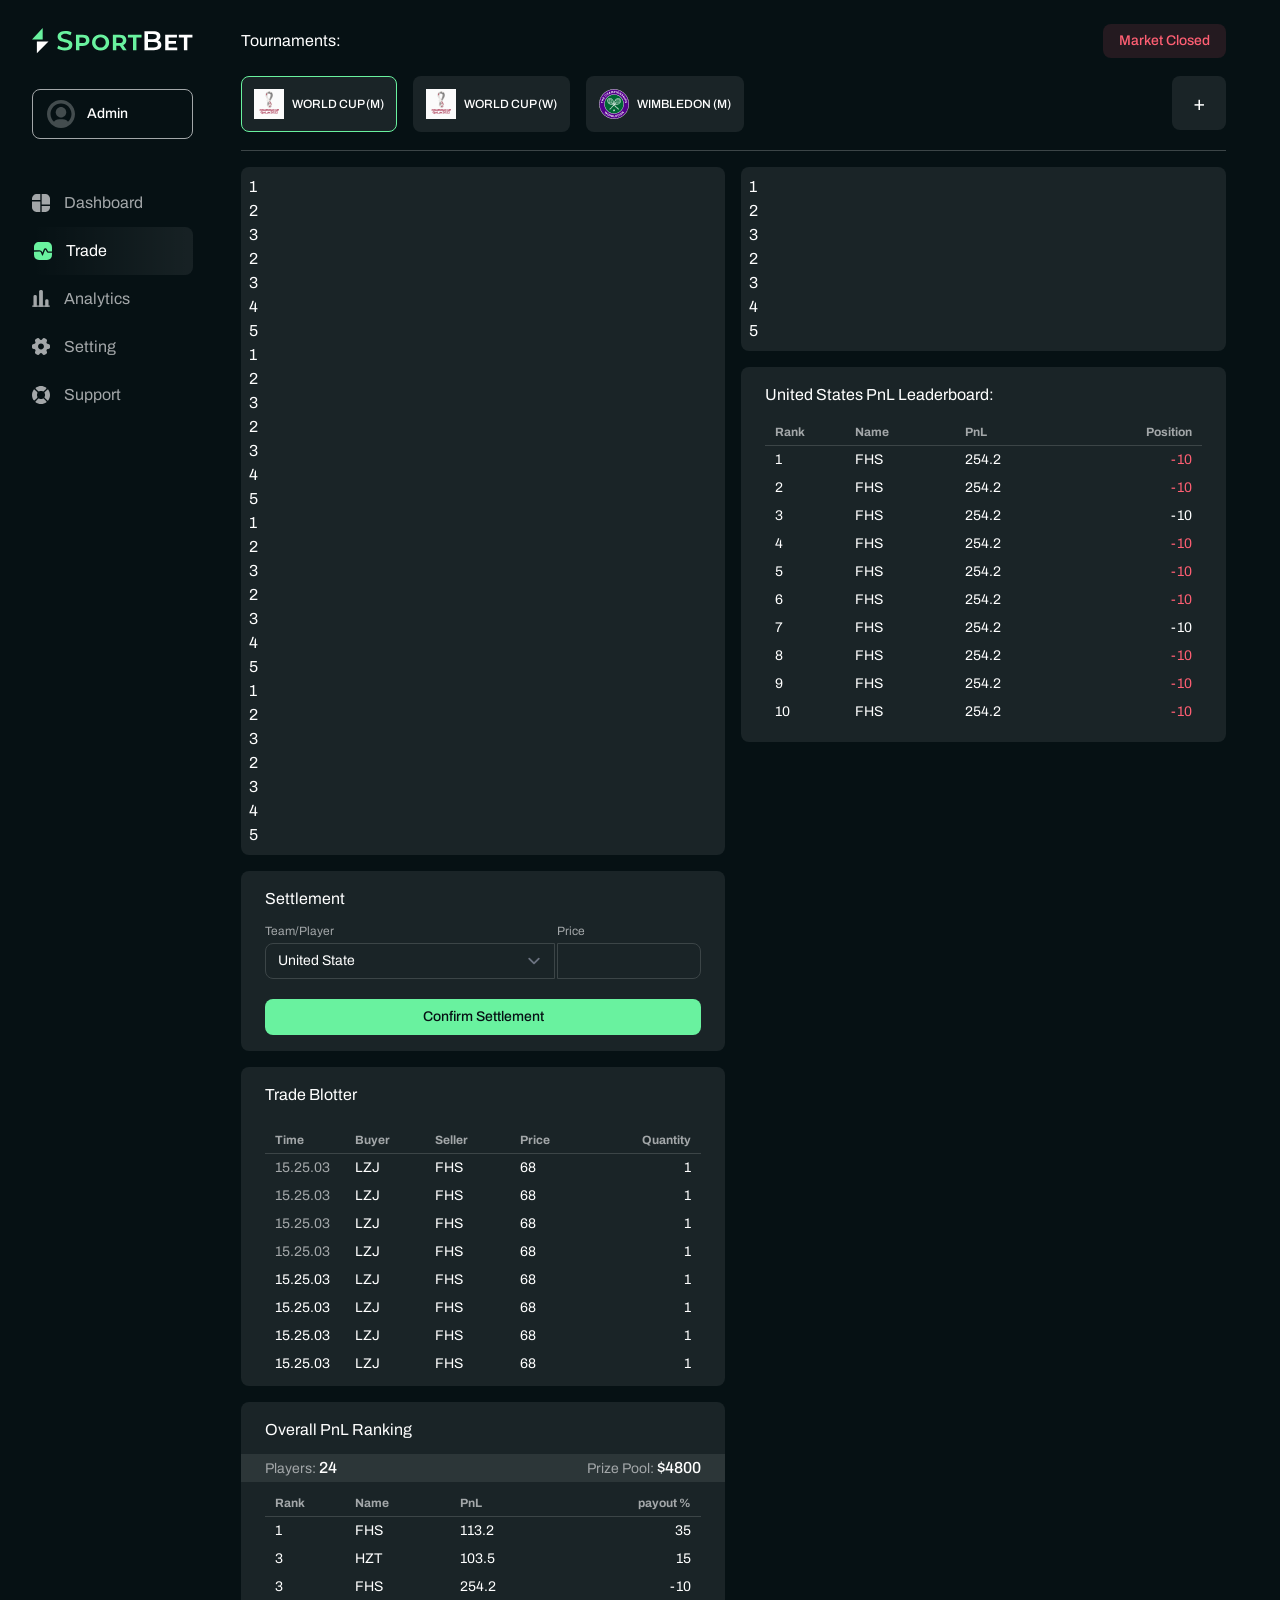
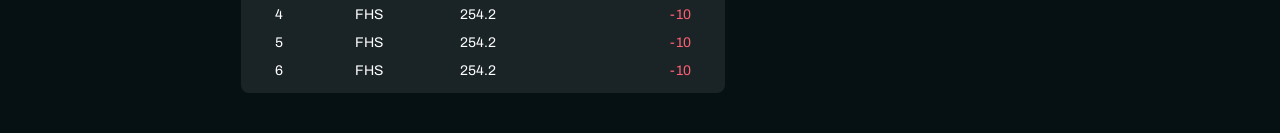
==== commit 284e5c5c: "added new sections" ====
--- a/src/index.html
+++ b/src/index.html
@@ -4,7 +4,7 @@
 		<meta charset="UTF-8" />
 		<meta http-equiv="X-UA-Compatible" content="IE=edge" />
 		<meta name="viewport" content="width=device-width, initial-scale=1.0" />
-		<title>Trade | WebTrade</title>
+		<title>Admin Trade | OOFTrade</title>
 		<link rel="preconnect" href="https://fonts.googleapis.com" />
 		<link rel="preconnect" href="https://fonts.gstatic.com" crossorigin />
 		<link
@@ -17,8 +17,19 @@
 	<body class="h-full">
 		<div class="wrapper relative flex min-h-full">
 			<!-- Sidebar -->
-			<aside class="h-auto w-[240px] pt-6 pl-8">
+			<aside class="h-auto w-[240px] pt-6 pl-8 sm:w-[150px] sm:p-3 sm:pt-6">
 				<a href="#"><img src="./img/global/logo.svg" alt="logo" /></a>
+				<button
+					id="account-settings-btn"
+					class="mt-8 flex w-full items-center gap-3 rounded-lg border border-graytext py-[10px] px-[14px] transition-colors hover:border-lightgreen"
+				>
+					<img
+						class="h-[28px] w-[28px]"
+						src="./img/global/account-avatar.svg"
+						alt="icon"
+					/>
+					<p class="text-body-s-medium">Admin</p>
+				</button>
 				<!-- Menu -->
 				<ul class="mt-10 gap-0">
 					<li class="group">
@@ -56,7 +67,7 @@
 							</svg>
 
 							<span
-								class="transition-colors group-hover:text-white group-[.active]:text-white"
+								class="transition-colors group-hover:text-white group-[.active]:text-white sm:hidden"
 							>
 								Dashboard
 							</span>
@@ -92,7 +103,7 @@
 							</svg>
 
 							<span
-								class="transition-colors group-hover:text-white group-[.active]:text-white"
+								class="transition-colors group-hover:text-white group-[.active]:text-white sm:hidden"
 							>
 								Trade
 							</span>
@@ -133,7 +144,7 @@
 							</svg>
 
 							<span
-								class="transition-colors group-hover:text-white group-[.active]:text-white"
+								class="transition-colors group-hover:text-white group-[.active]:text-white sm:hidden"
 							>
 								Analytics
 							</span>
@@ -159,7 +170,7 @@
 							</svg>
 
 							<span
-								class="transition-colors group-hover:text-white group-[.active]:text-white"
+								class="transition-colors group-hover:text-white group-[.active]:text-white sm:hidden"
 							>
 								Setting
 							</span>
@@ -200,7 +211,7 @@
 							</svg>
 
 							<span
-								class="transition-colors group-hover:text-white group-[.active]:text-white"
+								class="transition-colors group-hover:text-white group-[.active]:text-white sm:hidden"
 							>
 								Support
 							</span>
@@ -209,31 +220,46 @@
 				</ul>
 			</aside>
 			<!-- Content -->
-			<main class="mx-12 h-screen w-full">
+			<main class="mx-12 h-screen w-full sm:mx-5">
 				<!-- Head -->
 				<section class="mt-6">
-					<div class="flex items-center justify-between">
+					<div
+						class="flex items-center justify-between sm:flex-col-reverse sm:gap-2"
+					>
 						<p class="text-body-lg-m">Tournaments:</p>
 						<!-- Toggle .open & .closed class -->
 						<p class="market-status closed">Market Closed</p>
 					</div>
 
-					<div class="border-b border-b-[#3C4547] py-[18px]">
-						<div class="flex gap-4">
+					<div class="border-b border-b-[#3C4547] py-[18px] sm:py-2">
+						<div class="flex gap-4 sm:flex-wrap sm:gap-1">
 							<button class="tournament-button active">
-								<img src="./img/global/world-cup.png" alt="img" />
+								<img
+									class="sm:h-5 sm:w-5"
+									src="./img/global/world-cup.png"
+									alt="img"
+								/>
 								<span>World Cup (M)</span>
 							</button>
 							<button class="tournament-button">
-								<img src="./img/global/world-cup.png" alt="img" />
+								<img
+									class="sm:h-5 sm:w-5"
+									src="./img/global/world-cup.png"
+									alt="img"
+								/>
 								<span>World Cup (W)</span>
 							</button>
 							<button class="tournament-button">
-								<img src="./img/global/wimbledon.png" alt="img" />
+								<img
+									class="sm:h-5 sm:w-5"
+									src="./img/global/wimbledon.png"
+									alt="img"
+								/>
 								<span>Wimbledon (M)</span>
 							</button>
 							<button
-								class="ml-auto flex h-[54px] w-[54px] items-center justify-center rounded-lg border border-transparent bg-darkgray p-[18px] text-xl hover:border-lightgreen"
+								id="create-tournament-btn"
+								class="ml-auto flex h-[54px] w-[54px] items-center justify-center rounded-lg border border-transparent bg-darkgray p-[18px] text-xl hover:border-lightgreen sm:h-5 sm:w-5"
 							>
 								<span>+</span>
 							</button>
@@ -242,7 +268,9 @@
 				</section>
 
 				<!-- Grid -->
-				<section class="mt-4 grid grid-cols-3 gap-4 pb-10">
+				<section
+					class="mt-4 grid grid-cols-3 gap-4 pb-10 lg:grid-cols-2 sm:grid-cols-1"
+				>
 					<div class="flex flex-col">
 						<div class="rounded-lg bg-darkgray p-2">
 							<ul>
@@ -411,19 +439,43 @@
 					</div>
 					<div class="flex flex-col gap-4">
 						<!-- Settlement -->
-
 						<div class="rounded-lg bg-darkgray py-4 px-6">
 							<p class="text-body-lg-m pb-3 text-left">Settlement</p>
-							<ul>
-								<li>1</li>
-								<li>2</li>
-								<li>3</li>
-								<li>2</li>
-								<li>3</li>
-								<li>4</li>
-								<li>5</li>
-							</ul>
+							<form>
+								<div class="grid grid-cols-3 gap-[2px]">
+									<div class="col-span-2 grid">
+										<label class="input-label" for="team">
+											<p class="text-body-xs text-graytext">Team/Player</p>
+											<select
+												id="team"
+												name="team"
+												class="input-small rounded-tr-none rounded-br-none bg-[length:24px]"
+											>
+												<option value="us" selected>United State</option>
+												<option value="ge">Germany</option>
+												<option value="fr">France</option>
+											</select>
+										</label>
+									</div>
+									<div class="col-span-1 grid">
+										<label class="input-label" for="price">
+											<p class="text-body-xs text-graytext">Price</p>
+											<input
+												id="price"
+												name="price"
+												type="text"
+												class="input-small rounded-tl-none rounded-bl-none"
+											/>
+										</label>
+									</div>
+								</div>
+
+								<button class="btn btn-small mt-5" type="submit">
+									Confirm Settlement
+								</button>
+							</form>
 						</div>
+
 						<!-- Trade Blotter -->
 						<div class="rounded-lg bg-darkgray">
 							<p class="text-body-lg-m py-4 px-6 pb-3 text-left">
@@ -618,6 +670,492 @@
 			</main>
 		</div>
 
+		<!-- [START] Create Tournament Modal -->
+		<div
+			id="create-tournament-modal"
+			class="modal fixed left-0 top-0 z-10 hidden h-screen w-screen justify-center bg-black/60 pt-[52px]"
+		>
+			<!-- Modal -->
+			<div
+				class="relative mx-auto h-[700px] max-w-[528px] rounded-md bg-darkgray p-6 pr-3"
+			>
+				<!-- Modal Content  -->
+				<div class="flex h-full flex-col">
+					<p class="text-body-lg-m text-center">Create Tournament</p>
+
+					<div class="mt-6 flex h-full gap-6 sm:flex-col">
+						<div class="relative h-[100px] w-[100px] shrink-0 rounded-lg">
+							<img src="./img/global/photo-bg.svg" alt="img" />
+							<img
+								class="absolute left-1/2 top-1/2 h-[56px] w-[56px] -translate-x-1/2 -translate-y-1/2"
+								src="./img/global/photo-icon.svg"
+								alt="img"
+							/>
+							<button class="absolute left-1/2 -bottom-5 -translate-x-1/2">
+								<img src="./img/global/set-photo.svg" alt="img" />
+							</button>
+						</div>
+						<div class="h-full w-full">
+							<form action="#" class="flex h-full flex-col gap-3">
+								<label class="input-label pr-3" for="name">
+									<p class="text-body-m text-graytext">Tournament Name</p>
+									<input
+										id="name"
+										name="name"
+										type="text"
+										class="input-small p-3"
+									/>
+								</label>
+
+								<label class="input-label pr-3" for="limit">
+									<p class="text-body-m text-graytext">Position Limit</p>
+									<input
+										id="limit"
+										name="limit"
+										type="text"
+										class="input-small p-3"
+									/>
+								</label>
+
+								<div class="pr-3">
+									<hr
+										class="my-3 block h-[1px] w-full border-none bg-table-border"
+									/>
+								</div>
+
+								<label
+									class="input-label flex-row items-center gap-5 pr-3"
+									for="new-team"
+								>
+									<p class="text-body-m text-graytext">Teams</p>
+									<input
+										id="new-team"
+										name="new-team"
+										type="text"
+										class="input-small pr-12"
+									/>
+									<button
+										class="absolute top-[3px] right-[15px] ml-auto flex h-[30px] w-[30px] items-center justify-center rounded-md border border-transparent bg-[#2C3638] p-[7px] text-xl hover:border-lightgreen"
+									>
+										<span>+</span>
+									</button>
+								</label>
+
+								<!-- Results -->
+								<div class="max-h-[284px] overflow-y-auto py-2 pr-3">
+									<ul class="flex flex-col gap-1">
+										<li
+											class="flex justify-between rounded-md bg-lightgray py-2 px-3"
+										>
+											<span class="text-body-s">UVA</span>
+											<button class="group">
+												<svg
+													width="12"
+													height="12"
+													viewBox="0 0 12 12"
+													fill="none"
+													xmlns="http://www.w3.org/2000/svg"
+												>
+													<path
+														class="transition-colors group-hover:fill-lightgreen"
+														fill-rule="evenodd"
+														clip-rule="evenodd"
+														d="M10.7891 2.02444C11.0234 1.79013 11.0234 1.41023 10.7891 1.17591C10.5548 0.9416 10.1749 0.9416 9.94058 1.17591L5.98258 5.13391L2.02446 1.17579C1.79014 0.941471 1.41025 0.941472 1.17593 1.17579C0.941616 1.4101 0.941616 1.79 1.17593 2.02431L5.13424 5.98263L1.17593 9.94094C0.941616 10.1753 0.941616 10.5552 1.17593 10.7895C1.41024 11.0238 1.79014 11.0238 2.02446 10.7895L5.98245 6.83147L9.94058 10.7896C10.1749 11.0239 10.5548 11.0239 10.7891 10.7896C11.0234 10.5553 11.0234 10.1754 10.7891 9.94107L6.83079 5.98276L10.7891 2.02444Z"
+														fill="#A8ABAD"
+													/>
+												</svg>
+											</button>
+										</li>
+										<li
+											class="flex justify-between rounded-md bg-lightgray py-2 px-3"
+										>
+											<span class="text-body-s">UVA</span>
+											<button class="group">
+												<svg
+													width="12"
+													height="12"
+													viewBox="0 0 12 12"
+													fill="none"
+													xmlns="http://www.w3.org/2000/svg"
+												>
+													<path
+														class="transition-colors group-hover:fill-lightgreen"
+														fill-rule="evenodd"
+														clip-rule="evenodd"
+														d="M10.7891 2.02444C11.0234 1.79013 11.0234 1.41023 10.7891 1.17591C10.5548 0.9416 10.1749 0.9416 9.94058 1.17591L5.98258 5.13391L2.02446 1.17579C1.79014 0.941471 1.41025 0.941472 1.17593 1.17579C0.941616 1.4101 0.941616 1.79 1.17593 2.02431L5.13424 5.98263L1.17593 9.94094C0.941616 10.1753 0.941616 10.5552 1.17593 10.7895C1.41024 11.0238 1.79014 11.0238 2.02446 10.7895L5.98245 6.83147L9.94058 10.7896C10.1749 11.0239 10.5548 11.0239 10.7891 10.7896C11.0234 10.5553 11.0234 10.1754 10.7891 9.94107L6.83079 5.98276L10.7891 2.02444Z"
+														fill="#A8ABAD"
+													/>
+												</svg>
+											</button>
+										</li>
+										<li
+											class="flex justify-between rounded-md bg-lightgray py-2 px-3"
+										>
+											<span class="text-body-s">UVA</span>
+											<button class="group">
+												<svg
+													width="12"
+													height="12"
+													viewBox="0 0 12 12"
+													fill="none"
+													xmlns="http://www.w3.org/2000/svg"
+												>
+													<path
+														class="transition-colors group-hover:fill-lightgreen"
+														fill-rule="evenodd"
+														clip-rule="evenodd"
+														d="M10.7891 2.02444C11.0234 1.79013 11.0234 1.41023 10.7891 1.17591C10.5548 0.9416 10.1749 0.9416 9.94058 1.17591L5.98258 5.13391L2.02446 1.17579C1.79014 0.941471 1.41025 0.941472 1.17593 1.17579C0.941616 1.4101 0.941616 1.79 1.17593 2.02431L5.13424 5.98263L1.17593 9.94094C0.941616 10.1753 0.941616 10.5552 1.17593 10.7895C1.41024 11.0238 1.79014 11.0238 2.02446 10.7895L5.98245 6.83147L9.94058 10.7896C10.1749 11.0239 10.5548 11.0239 10.7891 10.7896C11.0234 10.5553 11.0234 10.1754 10.7891 9.94107L6.83079 5.98276L10.7891 2.02444Z"
+														fill="#A8ABAD"
+													/>
+												</svg>
+											</button>
+										</li>
+										<li
+											class="flex justify-between rounded-md bg-lightgray py-2 px-3"
+										>
+											<span class="text-body-s">UVA</span>
+											<button class="group">
+												<svg
+													width="12"
+													height="12"
+													viewBox="0 0 12 12"
+													fill="none"
+													xmlns="http://www.w3.org/2000/svg"
+												>
+													<path
+														class="transition-colors group-hover:fill-lightgreen"
+														fill-rule="evenodd"
+														clip-rule="evenodd"
+														d="M10.7891 2.02444C11.0234 1.79013 11.0234 1.41023 10.7891 1.17591C10.5548 0.9416 10.1749 0.9416 9.94058 1.17591L5.98258 5.13391L2.02446 1.17579C1.79014 0.941471 1.41025 0.941472 1.17593 1.17579C0.941616 1.4101 0.941616 1.79 1.17593 2.02431L5.13424 5.98263L1.17593 9.94094C0.941616 10.1753 0.941616 10.5552 1.17593 10.7895C1.41024 11.0238 1.79014 11.0238 2.02446 10.7895L5.98245 6.83147L9.94058 10.7896C10.1749 11.0239 10.5548 11.0239 10.7891 10.7896C11.0234 10.5553 11.0234 10.1754 10.7891 9.94107L6.83079 5.98276L10.7891 2.02444Z"
+														fill="#A8ABAD"
+													/>
+												</svg>
+											</button>
+										</li>
+										<li
+											class="flex justify-between rounded-md bg-lightgray py-2 px-3"
+										>
+											<span class="text-body-s">UVA</span>
+											<button class="group">
+												<svg
+													width="12"
+													height="12"
+													viewBox="0 0 12 12"
+													fill="none"
+													xmlns="http://www.w3.org/2000/svg"
+												>
+													<path
+														class="transition-colors group-hover:fill-lightgreen"
+														fill-rule="evenodd"
+														clip-rule="evenodd"
+														d="M10.7891 2.02444C11.0234 1.79013 11.0234 1.41023 10.7891 1.17591C10.5548 0.9416 10.1749 0.9416 9.94058 1.17591L5.98258 5.13391L2.02446 1.17579C1.79014 0.941471 1.41025 0.941472 1.17593 1.17579C0.941616 1.4101 0.941616 1.79 1.17593 2.02431L5.13424 5.98263L1.17593 9.94094C0.941616 10.1753 0.941616 10.5552 1.17593 10.7895C1.41024 11.0238 1.79014 11.0238 2.02446 10.7895L5.98245 6.83147L9.94058 10.7896C10.1749 11.0239 10.5548 11.0239 10.7891 10.7896C11.0234 10.5553 11.0234 10.1754 10.7891 9.94107L6.83079 5.98276L10.7891 2.02444Z"
+														fill="#A8ABAD"
+													/>
+												</svg>
+											</button>
+										</li>
+										<li
+											class="flex justify-between rounded-md bg-lightgray py-2 px-3"
+										>
+											<span class="text-body-s">UVA</span>
+											<button class="group">
+												<svg
+													width="12"
+													height="12"
+													viewBox="0 0 12 12"
+													fill="none"
+													xmlns="http://www.w3.org/2000/svg"
+												>
+													<path
+														class="transition-colors group-hover:fill-lightgreen"
+														fill-rule="evenodd"
+														clip-rule="evenodd"
+														d="M10.7891 2.02444C11.0234 1.79013 11.0234 1.41023 10.7891 1.17591C10.5548 0.9416 10.1749 0.9416 9.94058 1.17591L5.98258 5.13391L2.02446 1.17579C1.79014 0.941471 1.41025 0.941472 1.17593 1.17579C0.941616 1.4101 0.941616 1.79 1.17593 2.02431L5.13424 5.98263L1.17593 9.94094C0.941616 10.1753 0.941616 10.5552 1.17593 10.7895C1.41024 11.0238 1.79014 11.0238 2.02446 10.7895L5.98245 6.83147L9.94058 10.7896C10.1749 11.0239 10.5548 11.0239 10.7891 10.7896C11.0234 10.5553 11.0234 10.1754 10.7891 9.94107L6.83079 5.98276L10.7891 2.02444Z"
+														fill="#A8ABAD"
+													/>
+												</svg>
+											</button>
+										</li>
+										<li
+											class="flex justify-between rounded-md bg-lightgray py-2 px-3"
+										>
+											<span class="text-body-s">UVA</span>
+											<button class="group">
+												<svg
+													width="12"
+													height="12"
+													viewBox="0 0 12 12"
+													fill="none"
+													xmlns="http://www.w3.org/2000/svg"
+												>
+													<path
+														class="transition-colors group-hover:fill-lightgreen"
+														fill-rule="evenodd"
+														clip-rule="evenodd"
+														d="M10.7891 2.02444C11.0234 1.79013 11.0234 1.41023 10.7891 1.17591C10.5548 0.9416 10.1749 0.9416 9.94058 1.17591L5.98258 5.13391L2.02446 1.17579C1.79014 0.941471 1.41025 0.941472 1.17593 1.17579C0.941616 1.4101 0.941616 1.79 1.17593 2.02431L5.13424 5.98263L1.17593 9.94094C0.941616 10.1753 0.941616 10.5552 1.17593 10.7895C1.41024 11.0238 1.79014 11.0238 2.02446 10.7895L5.98245 6.83147L9.94058 10.7896C10.1749 11.0239 10.5548 11.0239 10.7891 10.7896C11.0234 10.5553 11.0234 10.1754 10.7891 9.94107L6.83079 5.98276L10.7891 2.02444Z"
+														fill="#A8ABAD"
+													/>
+												</svg>
+											</button>
+										</li>
+										<li
+											class="flex justify-between rounded-md bg-lightgray py-2 px-3"
+										>
+											<span class="text-body-s">UVA</span>
+											<button class="group">
+												<svg
+													width="12"
+													height="12"
+													viewBox="0 0 12 12"
+													fill="none"
+													xmlns="http://www.w3.org/2000/svg"
+												>
+													<path
+														class="transition-colors group-hover:fill-lightgreen"
+														fill-rule="evenodd"
+														clip-rule="evenodd"
+														d="M10.7891 2.02444C11.0234 1.79013 11.0234 1.41023 10.7891 1.17591C10.5548 0.9416 10.1749 0.9416 9.94058 1.17591L5.98258 5.13391L2.02446 1.17579C1.79014 0.941471 1.41025 0.941472 1.17593 1.17579C0.941616 1.4101 0.941616 1.79 1.17593 2.02431L5.13424 5.98263L1.17593 9.94094C0.941616 10.1753 0.941616 10.5552 1.17593 10.7895C1.41024 11.0238 1.79014 11.0238 2.02446 10.7895L5.98245 6.83147L9.94058 10.7896C10.1749 11.0239 10.5548 11.0239 10.7891 10.7896C11.0234 10.5553 11.0234 10.1754 10.7891 9.94107L6.83079 5.98276L10.7891 2.02444Z"
+														fill="#A8ABAD"
+													/>
+												</svg>
+											</button>
+										</li>
+										<li
+											class="flex justify-between rounded-md bg-lightgray py-2 px-3"
+										>
+											<span class="text-body-s">UVA</span>
+											<button class="group">
+												<svg
+													width="12"
+													height="12"
+													viewBox="0 0 12 12"
+													fill="none"
+													xmlns="http://www.w3.org/2000/svg"
+												>
+													<path
+														class="transition-colors group-hover:fill-lightgreen"
+														fill-rule="evenodd"
+														clip-rule="evenodd"
+														d="M10.7891 2.02444C11.0234 1.79013 11.0234 1.41023 10.7891 1.17591C10.5548 0.9416 10.1749 0.9416 9.94058 1.17591L5.98258 5.13391L2.02446 1.17579C1.79014 0.941471 1.41025 0.941472 1.17593 1.17579C0.941616 1.4101 0.941616 1.79 1.17593 2.02431L5.13424 5.98263L1.17593 9.94094C0.941616 10.1753 0.941616 10.5552 1.17593 10.7895C1.41024 11.0238 1.79014 11.0238 2.02446 10.7895L5.98245 6.83147L9.94058 10.7896C10.1749 11.0239 10.5548 11.0239 10.7891 10.7896C11.0234 10.5553 11.0234 10.1754 10.7891 9.94107L6.83079 5.98276L10.7891 2.02444Z"
+														fill="#A8ABAD"
+													/>
+												</svg>
+											</button>
+										</li>
+										<li
+											class="flex justify-between rounded-md bg-lightgray py-2 px-3"
+										>
+											<span class="text-body-s">UVA</span>
+											<button class="group">
+												<svg
+													width="12"
+													height="12"
+													viewBox="0 0 12 12"
+													fill="none"
+													xmlns="http://www.w3.org/2000/svg"
+												>
+													<path
+														class="transition-colors group-hover:fill-lightgreen"
+														fill-rule="evenodd"
+														clip-rule="evenodd"
+														d="M10.7891 2.02444C11.0234 1.79013 11.0234 1.41023 10.7891 1.17591C10.5548 0.9416 10.1749 0.9416 9.94058 1.17591L5.98258 5.13391L2.02446 1.17579C1.79014 0.941471 1.41025 0.941472 1.17593 1.17579C0.941616 1.4101 0.941616 1.79 1.17593 2.02431L5.13424 5.98263L1.17593 9.94094C0.941616 10.1753 0.941616 10.5552 1.17593 10.7895C1.41024 11.0238 1.79014 11.0238 2.02446 10.7895L5.98245 6.83147L9.94058 10.7896C10.1749 11.0239 10.5548 11.0239 10.7891 10.7896C11.0234 10.5553 11.0234 10.1754 10.7891 9.94107L6.83079 5.98276L10.7891 2.02444Z"
+														fill="#A8ABAD"
+													/>
+												</svg>
+											</button>
+										</li>
+									</ul>
+								</div>
+
+								<button class="btn btn-small mt-auto flex" type="submit">
+									Create
+								</button>
+							</form>
+						</div>
+					</div>
+				</div>
+				<!-- Close Btn -->
+				<button
+					id="create-tournament-close-btn"
+					class="group absolute right-3 top-3"
+				>
+					<svg
+						width="24"
+						height="24"
+						viewBox="0 0 24 24"
+						fill="none"
+						xmlns="http://www.w3.org/2000/svg"
+					>
+						<circle cx="12" cy="12" r="12" fill="#313A3D" />
+						<path
+							class="transition-colors group-hover:fill-lightgreen"
+							fill-rule="evenodd"
+							clip-rule="evenodd"
+							d="M16.7891 8.02444C17.0234 7.79013 17.0234 7.41023 16.7891 7.17591C16.5548 6.9416 16.1749 6.9416 15.9406 7.17591L11.9826 11.1339L8.02446 7.17579C7.79014 6.94147 7.41025 6.94147 7.17593 7.17579C6.94162 7.4101 6.94162 7.79 7.17593 8.02431L11.1342 11.9826L7.17593 15.9409C6.94162 16.1753 6.94162 16.5552 7.17593 16.7895C7.41024 17.0238 7.79014 17.0238 8.02446 16.7895L11.9825 12.8315L15.9406 16.7896C16.1749 17.0239 16.5548 17.0239 16.7891 16.7896C17.0234 16.5553 17.0234 16.1754 16.7891 15.9411L12.8308 11.9828L16.7891 8.02444Z"
+							fill="#A8ABAD"
+						/>
+					</svg>
+				</button>
+			</div>
+		</div>
+		<!-- [END] Create Tournament Modal -->
+
+		<!-- [START] Account Settings Modal -->
+		<div
+			id="account-settings-modal"
+			class="modal fixed left-0 top-0 z-10 hidden h-screen w-screen justify-center bg-black/60 pt-[52px]"
+		>
+			<!-- Modal -->
+			<div
+				class="relative mx-auto h-[700px] w-full max-w-[528px] rounded-md bg-darkgray p-6"
+			>
+				<!-- Modal Content  -->
+				<div class="flex h-full flex-col">
+					<p class="text-body-lg-m text-center">Account Settings</p>
+
+					<div class="mt-6 flex h-full gap-6 sm:flex-col">
+						<div class="relative h-[100px] w-[100px] shrink-0 rounded-full">
+							<img src="./img/global/account-avatar.svg" alt="img" />
+							<button class="absolute left-1/2 -bottom-5 -translate-x-1/2">
+								<img src="./img/global/set-photo.svg" alt="img" />
+							</button>
+						</div>
+						<div class="h-full w-full">
+							<form action="#" class="flex h-full flex-col gap-3">
+								<!-- Email -->
+								<label class="input-label" for="email">
+									<p class="text-body-m text-graytext">Email</p>
+									<input
+										id="email"
+										name="email"
+										type="text"
+										class="input-small p-3"
+									/>
+								</label>
+								<!-- First Name -->
+								<label class="input-label" for="firstName">
+									<p class="text-body-m text-graytext">First Name</p>
+									<input
+										id="firstName"
+										name="firstName"
+										type="text"
+										class="input-small p-3"
+									/>
+								</label>
+
+								<!-- Last Name -->
+								<label class="input-label" for="lastName">
+									<p class="text-body-m text-graytext">Last Name</p>
+									<input
+										id="lastName"
+										name="lastName"
+										type="text"
+										class="input-small p-3"
+									/>
+								</label>
+
+								<!-- Trading Acronym -->
+								<label class="input-label" for="acronym">
+									<p class="text-body-m text-graytext">Trading Acronym</p>
+									<input
+										id="acronym"
+										name="acronym"
+										type="text"
+										class="input-small p-3"
+									/>
+								</label>
+
+								<!-- Password -->
+								<p class="text-body-m text-graytext">Password</p>
+								<label for="password" class="input-label -mt-2">
+									<!-- Pswd input -->
+									<input
+										class="input-small password-input p-3"
+										name="password"
+										id="password"
+										type="password"
+									/>
+
+									<!-- Pswd Icons -->
+									<button
+										class="toggle-password-btn absolute right-5 top-1/2 h-[18px] w-[18px] -translate-y-1/2"
+									>
+										<img
+											class="pswd-icon-hidden"
+											src="./img/global/password-hidden.svg"
+											alt="icon"
+										/>
+										<img
+											class="pswd-icon-visible hidden"
+											src="./img/global/password-visible.svg"
+											alt="icon"
+										/>
+									</button>
+								</label>
+
+								<!-- Confirm Password -->
+								<p class="text-body-m text-graytext">Confirm Password</p>
+								<label for="passwordConfirm" class="input-label -mt-2">
+									<!-- Pswd input -->
+									<input
+										class="input-small password-input p-3"
+										name="passwordConfirm"
+										id="passwordConfirm"
+										type="password"
+									/>
+
+									<!-- Pswd Icons -->
+									<button
+										class="toggle-password-btn absolute right-5 top-1/2 h-[18px] w-[18px] -translate-y-1/2"
+									>
+										<img
+											class="pswd-icon-hidden"
+											src="./img/global/password-hidden.svg"
+											alt="icon"
+										/>
+										<img
+											class="pswd-icon-visible hidden"
+											src="./img/global/password-visible.svg"
+											alt="icon"
+										/>
+									</button>
+								</label>
+
+								<!-- Buttons -->
+								<div class="mt-auto grid grid-cols-2 gap-[14px]">
+									<button class="btn btn-reset p-[13px]">Reset</button>
+									<button class="btn p-[13px]">Update</button>
+								</div>
+							</form>
+						</div>
+					</div>
+				</div>
+				<!-- Close Btn -->
+				<button
+					id="account-settings-close-btn"
+					class="group absolute right-3 top-3"
+				>
+					<svg
+						width="24"
+						height="24"
+						viewBox="0 0 24 24"
+						fill="none"
+						xmlns="http://www.w3.org/2000/svg"
+					>
+						<circle cx="12" cy="12" r="12" fill="#313A3D" />
+						<path
+							class="transition-colors group-hover:fill-lightgreen"
+							fill-rule="evenodd"
+							clip-rule="evenodd"
+							d="M16.7891 8.02444C17.0234 7.79013 17.0234 7.41023 16.7891 7.17591C16.5548 6.9416 16.1749 6.9416 15.9406 7.17591L11.9826 11.1339L8.02446 7.17579C7.79014 6.94147 7.41025 6.94147 7.17593 7.17579C6.94162 7.4101 6.94162 7.79 7.17593 8.02431L11.1342 11.9826L7.17593 15.9409C6.94162 16.1753 6.94162 16.5552 7.17593 16.7895C7.41024 17.0238 7.79014 17.0238 8.02446 16.7895L11.9825 12.8315L15.9406 16.7896C16.1749 17.0239 16.5548 17.0239 16.7891 16.7896C17.0234 16.5553 17.0234 16.1754 16.7891 15.9411L12.8308 11.9828L16.7891 8.02444Z"
+							fill="#A8ABAD"
+						/>
+					</svg>
+				</button>
+			</div>
+		</div>
+		<!-- [END] Account Settings Modal -->
+
 		<!-- JS -->
 		<script src="./js/main.js"></script>
 	</body>
--- a/src/css/output.css
+++ b/src/css/output.css
@@ -750,6 +750,13 @@
   line-height: 18px;
 }
 
+.text-body-s-medium {
+  font-size: 0.875rem;
+  line-height: 1.25rem;
+  font-weight: 500;
+  line-height: 18px;
+}
+
 .text-body-xs {
   font-size: 0.75rem;
   line-height: 1rem;
@@ -778,6 +785,35 @@
   background-color: rgb(43 248 124 / var(--tw-bg-opacity));
 }
 
+.btn-large {
+  font-size: 1rem;
+  line-height: 1.5rem;
+  line-height: 24px;
+  padding-top: 1rem;
+  padding-bottom: 1rem;
+}
+
+.btn-small {
+  font-size: 0.875rem;
+  line-height: 1.25rem;
+  font-weight: 500;
+  line-height: 18px;
+  padding: 9px;
+}
+
+.btn-reset {
+  --tw-bg-opacity: 1;
+  background-color: rgb(94 155 247 / var(--tw-bg-opacity));
+  transition-property: color, background-color, border-color, text-decoration-color, fill, stroke;
+  transition-timing-function: cubic-bezier(0.4, 0, 0.2, 1);
+  transition-duration: 150ms;
+}
+
+.btn-reset:hover {
+  --tw-bg-opacity: 1;
+  background-color: rgb(38 117 236 / var(--tw-bg-opacity));
+}
+
 /* Form Items */
 
 .input-label {
@@ -785,6 +821,7 @@
   display: flex;
   width: 100%;
   flex-direction: column;
+  gap: 0.25rem;
 }
 
 .input-large {
@@ -813,6 +850,40 @@
 }
 
 .input-large:focus {
+  --tw-border-opacity: 1;
+  border-color: rgb(105 242 159 / var(--tw-border-opacity));
+  --tw-ring-offset-shadow: var(--tw-ring-inset) 0 0 0 var(--tw-ring-offset-width) var(--tw-ring-offset-color);
+  --tw-ring-shadow: var(--tw-ring-inset) 0 0 0 calc(0px + var(--tw-ring-offset-width)) var(--tw-ring-color);
+  box-shadow: var(--tw-ring-offset-shadow), var(--tw-ring-shadow), var(--tw-shadow, 0 0 #0000);
+  --tw-ring-offset-width: 0px;
+}
+
+.input-small {
+  font-size: 0.875rem;
+  line-height: 1.25rem;
+  line-height: 18px;
+  width: 100%;
+  border-radius: 8px;
+  --tw-border-opacity: 1;
+  border-color: rgb(60 69 71 / var(--tw-border-opacity));
+  background-color: transparent;
+  padding-top: 0.5rem;
+  padding-bottom: 0.5rem;
+  padding-left: 0.75rem;
+  padding-right: 0.75rem;
+}
+
+.input-small::-moz-placeholder {
+  --tw-text-opacity: 1;
+  color: rgb(163 167 169 / var(--tw-text-opacity));
+}
+
+.input-small::placeholder {
+  --tw-text-opacity: 1;
+  color: rgb(163 167 169 / var(--tw-text-opacity));
+}
+
+.input-small:focus {
   --tw-border-opacity: 1;
   border-color: rgb(105 242 159 / var(--tw-border-opacity));
   --tw-ring-offset-shadow: var(--tw-ring-inset) 0 0 0 var(--tw-ring-offset-width) var(--tw-ring-offset-color);
@@ -869,9 +940,22 @@
   text-transform: uppercase;
 }
 
+@media (max-width: 767.99px) {
+  .tournament-button {
+    font-size: 10px;
+    line-height: 14px;
+  }
+}
+
 .tournament-button:hover {
   --tw-border-opacity: 1;
   border-color: rgb(105 242 159 / var(--tw-border-opacity));
+}
+
+@media (max-width: 767.99px) {
+  .tournament-button {
+    padding: 0.5rem;
+  }
 }
 
 .tournament-button.active {
@@ -924,6 +1008,10 @@
   position: relative;
 }
 
+.-bottom-5 {
+  bottom: -1.25rem;
+}
+
 .bottom-0 {
   bottom: 0px;
 }
@@ -936,6 +1024,10 @@
   left: 0.25rem;
 }
 
+.left-1\/2 {
+  left: 50%;
+}
+
 .left-2 {
   left: 0.5rem;
 }
@@ -948,10 +1040,18 @@
   right: 0px;
 }
 
+.right-3 {
+  right: 0.75rem;
+}
+
 .right-5 {
   right: 1.25rem;
 }
 
+.right-\[15px\] {
+  right: 15px;
+}
+
 .top-0 {
   top: 0px;
 }
@@ -980,6 +1080,10 @@
   top: 34px;
 }
 
+.top-\[3px\] {
+  top: 3px;
+}
+
 .top-full {
   top: 100%;
 }
@@ -1002,6 +1106,14 @@
 
 .z-\[-1\] {
   z-index: -1;
+}
+
+.col-span-1 {
+  grid-column: span 1 / span 1;
+}
+
+.col-span-2 {
+  grid-column: span 2 / span 2;
 }
 
 .mx-12 {
@@ -1014,6 +1126,15 @@
   margin-right: auto;
 }
 
+.my-3 {
+  margin-top: 0.75rem;
+  margin-bottom: 0.75rem;
+}
+
+.-mt-2 {
+  margin-top: -0.5rem;
+}
+
 .mb-2 {
   margin-bottom: 0.5rem;
 }
@@ -1078,6 +1199,14 @@
   margin-top: 30px;
 }
 
+.mt-auto {
+  margin-top: auto;
+}
+
+.mt-8 {
+  margin-top: 2rem;
+}
+
 .block {
   display: block;
 }
@@ -1138,10 +1267,18 @@
   height: 16rem;
 }
 
+.h-\[100px\] {
+  height: 100px;
+}
+
 .h-\[18px\] {
   height: 18px;
 }
 
+.h-\[1px\] {
+  height: 1px;
+}
+
 .h-\[2px\] {
   height: 2px;
 }
@@ -1158,6 +1295,14 @@
   height: 54px;
 }
 
+.h-\[56px\] {
+  height: 56px;
+}
+
+.h-\[700px\] {
+  height: 700px;
+}
+
 .h-auto {
   height: auto;
 }
@@ -1170,6 +1315,14 @@
   height: 100vh;
 }
 
+.h-\[28px\] {
+  height: 28px;
+}
+
+.max-h-\[284px\] {
+  max-height: 284px;
+}
+
 .max-h-\[500px\] {
   max-height: 500px;
 }
@@ -1206,6 +1359,10 @@
   width: 1.5rem;
 }
 
+.w-\[100px\] {
+  width: 100px;
+}
+
 .w-\[18px\] {
   width: 18px;
 }
@@ -1214,10 +1371,6 @@
   width: 240px;
 }
 
-.w-\[300px\] {
-  width: 300px;
-}
-
 .w-\[30px\] {
   width: 30px;
 }
@@ -1230,6 +1383,10 @@
   width: 54px;
 }
 
+.w-\[56px\] {
+  width: 56px;
+}
+
 .w-\[70px\] {
   width: 70px;
 }
@@ -1240,6 +1397,10 @@
 
 .w-screen {
   width: 100vw;
+}
+
+.w-\[28px\] {
+  width: 28px;
 }
 
 .min-w-max {
@@ -1255,20 +1416,29 @@
   max-width: 356px;
 }
 
+.max-w-\[528px\] {
+  max-width: 528px;
+}
+
 .flex-auto {
   flex: 1 1 auto;
 }
 
+.shrink-0 {
+  flex-shrink: 0;
+}
+
 .table-auto {
   table-layout: auto;
 }
 
-.table-fixed {
-  table-layout: fixed;
-}
-
 .origin-\[0\] {
   transform-origin: 0;
+}
+
+.-translate-x-1\/2 {
+  --tw-translate-x: -50%;
+  transform: translate(var(--tw-translate-x), var(--tw-translate-y)) rotate(var(--tw-rotate)) skewX(var(--tw-skew-x)) skewY(var(--tw-skew-y)) scaleX(var(--tw-scale-x)) scaleY(var(--tw-scale-y));
 }
 
 .-translate-y-1\/2 {
@@ -1362,6 +1532,10 @@
   grid-template-columns: repeat(3, minmax(0, 1fr));
 }
 
+.flex-row {
+  flex-direction: row;
+}
+
 .flex-col {
   flex-direction: column;
 }
@@ -1382,6 +1556,10 @@
   gap: 0px;
 }
 
+.gap-1 {
+  gap: 0.25rem;
+}
+
 .gap-14 {
   gap: 3.5rem;
 }
@@ -1390,6 +1568,10 @@
   gap: 0.5rem;
 }
 
+.gap-3 {
+  gap: 0.75rem;
+}
+
 .gap-4 {
   gap: 1rem;
 }
@@ -1398,12 +1580,16 @@
   gap: 1.25rem;
 }
 
+.gap-6 {
+  gap: 1.5rem;
+}
+
 .gap-\[14px\] {
   gap: 14px;
 }
 
-.gap-6 {
-  gap: 1.5rem;
+.gap-\[2px\] {
+  gap: 2px;
 }
 
 .space-y-4 > :not([hidden]) ~ :not([hidden]) {
@@ -1468,6 +1654,22 @@
   border-top-right-radius: 0.5rem;
 }
 
+.rounded-bl-none {
+  border-bottom-left-radius: 0px;
+}
+
+.rounded-br-none {
+  border-bottom-right-radius: 0px;
+}
+
+.rounded-tl-none {
+  border-top-left-radius: 0px;
+}
+
+.rounded-tr-none {
+  border-top-right-radius: 0px;
+}
+
 .border {
   border-width: 1px;
 }
@@ -1490,6 +1692,10 @@
 
 .border-dashed {
   border-style: dashed;
+}
+
+.border-none {
+  border-style: none;
 }
 
 .border-black\/50 {
@@ -1525,9 +1731,18 @@
   border-bottom-color: rgb(60 69 71 / var(--tw-border-opacity));
 }
 
+.bg-\[\#2C3638\] {
+  --tw-bg-opacity: 1;
+  background-color: rgb(44 54 56 / var(--tw-bg-opacity));
+}
+
 .bg-black {
   --tw-bg-opacity: 1;
   background-color: rgb(0 0 0 / var(--tw-bg-opacity));
+}
+
+.bg-black\/60 {
+  background-color: rgb(0 0 0 / 0.6);
 }
 
 .bg-black\/90 {
@@ -1574,6 +1789,11 @@
   background-color: rgb(74 222 128 / var(--tw-bg-opacity));
 }
 
+.bg-lightgray {
+  --tw-bg-opacity: 1;
+  background-color: rgb(49 58 61 / var(--tw-bg-opacity));
+}
+
 .bg-orange-300 {
   --tw-bg-opacity: 1;
   background-color: rgb(253 186 116 / var(--tw-bg-opacity));
@@ -1592,6 +1812,11 @@
 .bg-slate-900 {
   --tw-bg-opacity: 1;
   background-color: rgb(15 23 42 / var(--tw-bg-opacity));
+}
+
+.bg-table-border {
+  --tw-bg-opacity: 1;
+  background-color: rgb(60 69 71 / var(--tw-bg-opacity));
 }
 
 .bg-transparent {
@@ -1603,17 +1828,12 @@
   background-color: rgb(255 255 255 / var(--tw-bg-opacity));
 }
 
-.bg-\[\#2C3638\] {
-  --tw-bg-opacity: 1;
-  background-color: rgb(44 54 56 / var(--tw-bg-opacity));
-}
-
-.bg-green-gradient {
-  background-image: linear-gradient(90deg, rgba(106, 244, 160, 0.00) -5.72%, #69F29F 30.43%, rgba(106, 244, 160, 0.00) 70.26%);
-}
-
 .bg-green-text-gradient {
   background-image: linear-gradient(175deg, #69F29F 4.1%, #FFF 72.96%);
+}
+
+.bg-\[length\:24px\] {
+  background-size: 24px;
 }
 
 .bg-clip-text {
@@ -1638,12 +1858,28 @@
   padding: 0.625rem;
 }
 
+.p-3 {
+  padding: 0.75rem;
+}
+
 .p-4 {
   padding: 1rem;
 }
 
+.p-6 {
+  padding: 1.5rem;
+}
+
+.p-\[13px\] {
+  padding: 13px;
+}
+
 .p-\[18px\] {
   padding: 18px;
+}
+
+.p-\[7px\] {
+  padding: 7px;
 }
 
 .px-0 {
@@ -1676,6 +1912,11 @@
   padding-right: 1.25rem;
 }
 
+.px-6 {
+  padding-left: 1.5rem;
+  padding-right: 1.5rem;
+}
+
 .px-\[10px\] {
   padding-left: 10px;
   padding-right: 10px;
@@ -1716,19 +1957,28 @@
   padding-bottom: 18px;
 }
 
+.py-\[2px\] {
+  padding-top: 2px;
+  padding-bottom: 2px;
+}
+
 .py-\[5px\] {
   padding-top: 5px;
   padding-bottom: 5px;
 }
 
-.px-6 {
-  padding-left: 1.5rem;
-  padding-right: 1.5rem;
-}
-
-.py-\[2px\] {
-  padding-top: 2px;
-  padding-bottom: 2px;
+.px-\[14px\] {
+  padding-left: 14px;
+  padding-right: 14px;
+}
+
+.py-\[10px\] {
+  padding-top: 10px;
+  padding-bottom: 10px;
+}
+
+.pb-10 {
+  padding-bottom: 2.5rem;
 }
 
 .pb-2 {
@@ -1739,6 +1989,10 @@
   padding-bottom: 0.625rem;
 }
 
+.pb-3 {
+  padding-bottom: 0.75rem;
+}
+
 .pb-6 {
   padding-bottom: 1.5rem;
 }
@@ -1747,6 +2001,14 @@
   padding-left: 2rem;
 }
 
+.pr-12 {
+  padding-right: 3rem;
+}
+
+.pr-3 {
+  padding-right: 0.75rem;
+}
+
 .pr-8 {
   padding-right: 2rem;
 }
@@ -1763,16 +2025,12 @@
   padding-top: 1.5rem;
 }
 
-.pb-3 {
-  padding-bottom: 0.75rem;
-}
-
-.pb-5 {
-  padding-bottom: 1.25rem;
-}
-
-.pb-10 {
-  padding-bottom: 2.5rem;
+.pt-\[52px\] {
+  padding-top: 52px;
+}
+
+.pr-\[6px\] {
+  padding-right: 6px;
 }
 
 .text-left {
@@ -1880,10 +2138,6 @@
 
 .text-white\/80 {
   color: rgb(255 255 255 / 0.8);
-}
-
-.opacity-10 {
-  opacity: 0.1;
 }
 
 .shadow {
@@ -1940,12 +2194,9 @@
   transition-timing-function: cubic-bezier(0.4, 0, 0.2, 1);
 }
 
-.btn-large {
-  font-size: 1rem;
-  line-height: 1.5rem;
-  line-height: 24px;
-  padding-top: 1rem;
-  padding-bottom: 1rem;
+html,
+body {
+  scrollbar-gutter: stable !important;
 }
 
 /* Table */
@@ -1970,6 +2221,7 @@
 
 ::-webkit-scrollbar-track {
   background: #2c3638;
+  border-radius: 100px;
 }
 
 /* Handle */
@@ -2444,7 +2696,11 @@
   --tw-ring-color: rgb(30 64 175 / var(--tw-ring-opacity));
 }
 
-@media (max-width: 1199.99px) {
+@media (max-width: 1349.99px) {
+  .lg\:grid-cols-2 {
+    grid-template-columns: repeat(2, minmax(0, 1fr));
+  }
+
   .lg\:text-red-300 {
     --tw-text-opacity: 1;
     color: rgb(252 165 165 / var(--tw-text-opacity));
@@ -2468,6 +2724,11 @@
 }
 
 @media (max-width: 767.99px) {
+  .sm\:mx-5 {
+    margin-left: 1.25rem;
+    margin-right: 1.25rem;
+  }
+
   .sm\:ml-auto {
     margin-left: auto;
   }
@@ -2488,6 +2749,18 @@
     display: none;
   }
 
+  .sm\:h-5 {
+    height: 1.25rem;
+  }
+
+  .sm\:w-5 {
+    width: 1.25rem;
+  }
+
+  .sm\:w-\[150px\] {
+    width: 150px;
+  }
+
   .sm\:max-w-\[100px\] {
     max-width: 100px;
   }
@@ -2500,6 +2773,14 @@
     flex-direction: column;
   }
 
+  .sm\:flex-col-reverse {
+    flex-direction: column-reverse;
+  }
+
+  .sm\:flex-wrap {
+    flex-wrap: wrap;
+  }
+
   .sm\:items-center {
     align-items: center;
   }
@@ -2508,7 +2789,28 @@
     justify-content: center;
   }
 
+  .sm\:gap-1 {
+    gap: 0.25rem;
+  }
+
+  .sm\:gap-2 {
+    gap: 0.5rem;
+  }
+
+  .sm\:p-3 {
+    padding: 0.75rem;
+  }
+
+  .sm\:py-2 {
+    padding-top: 0.5rem;
+    padding-bottom: 0.5rem;
+  }
+
   .sm\:pr-6 {
     padding-right: 1.5rem;
   }
-}
+
+  .sm\:pt-6 {
+    padding-top: 1.5rem;
+  }
+}
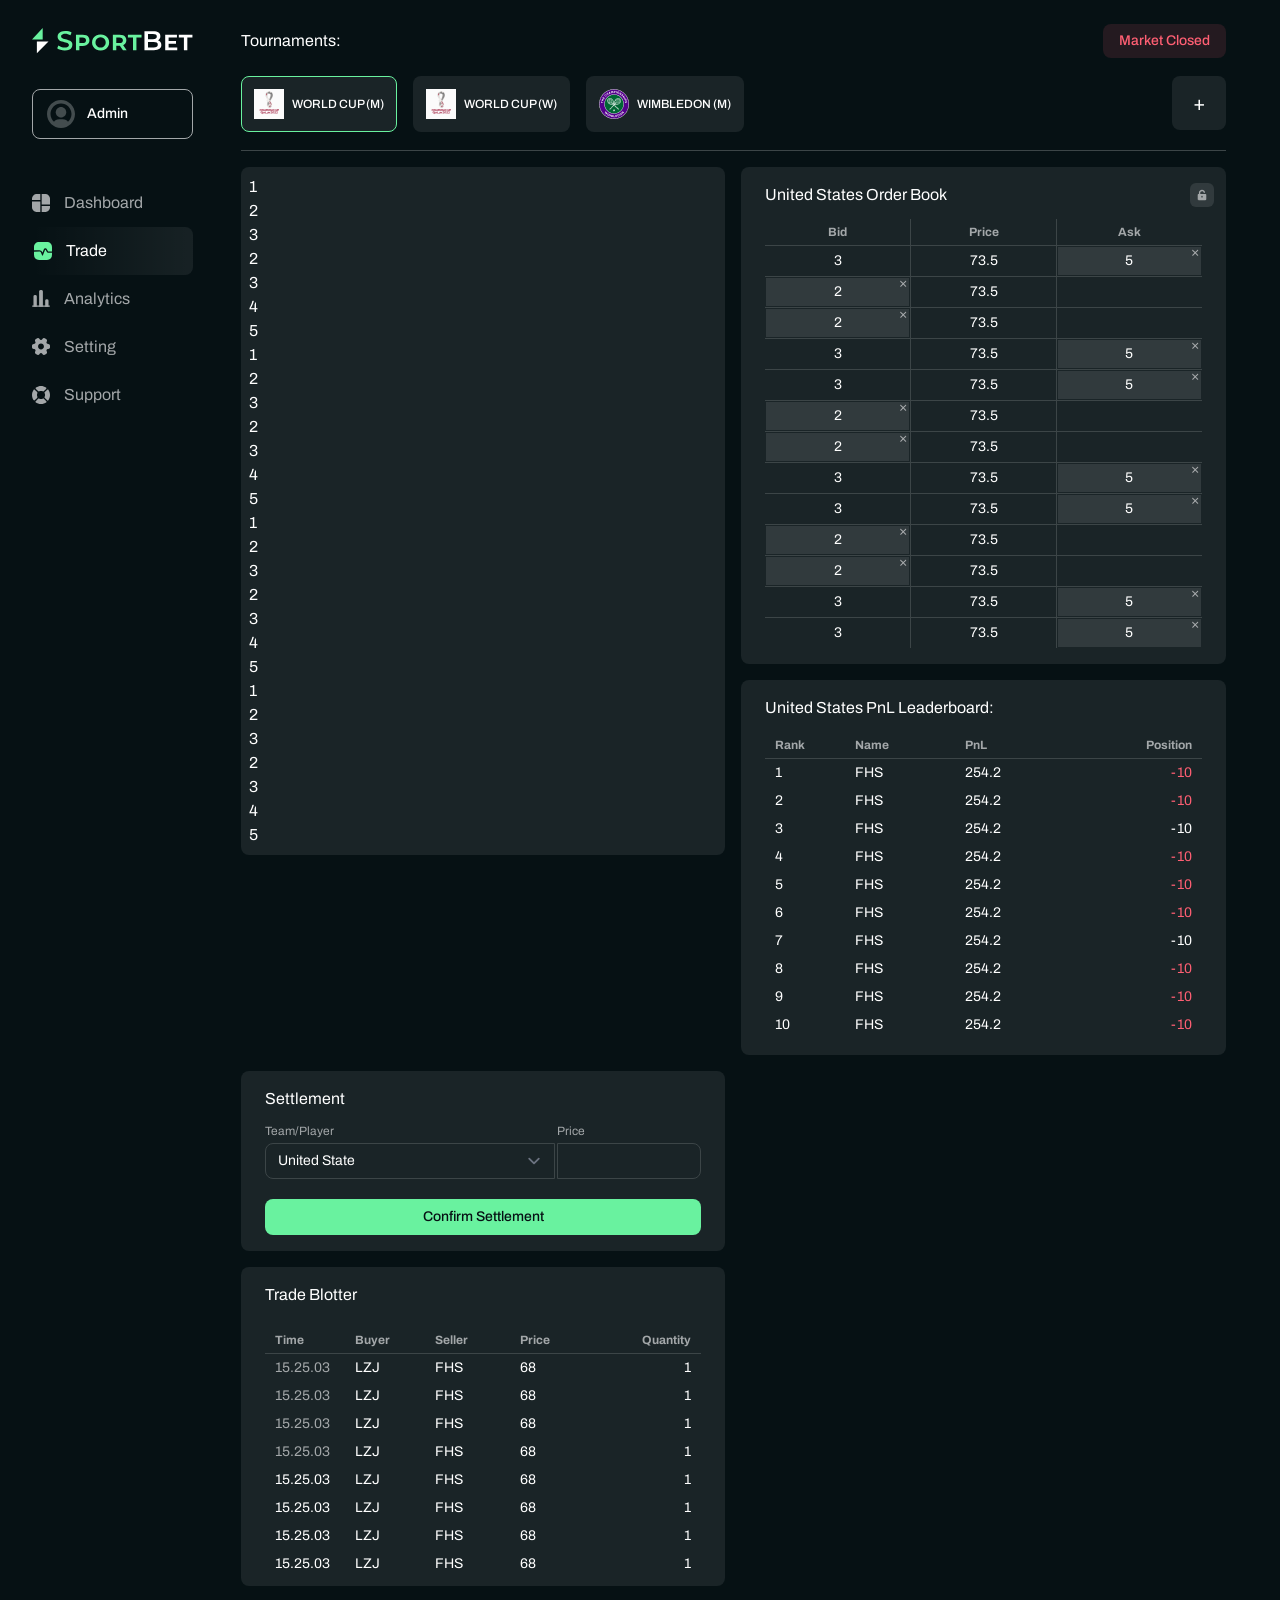
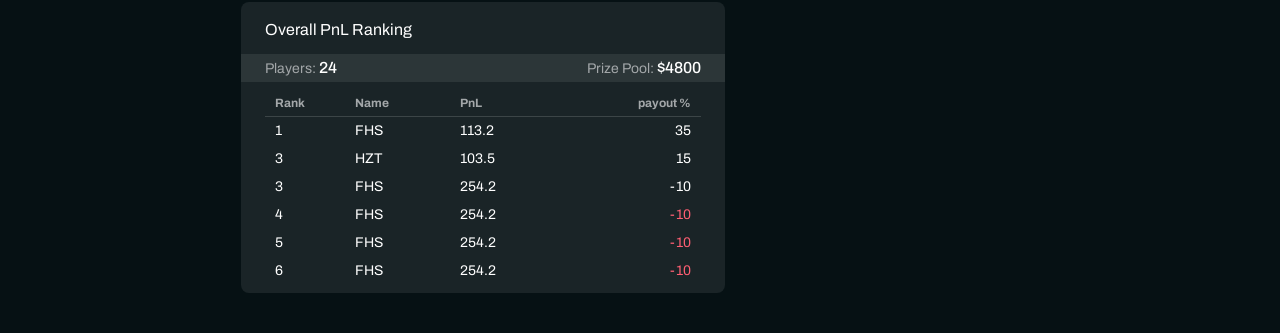
==== commit 74effe2e: "added new table" ====
--- a/src/index.html
+++ b/src/index.html
@@ -306,16 +306,607 @@
 						</div>
 					</div>
 					<div class="flex flex-col gap-4">
-						<div class="rounded-lg bg-darkgray p-2">
-							<ul>
-								<li>1</li>
-								<li>2</li>
-								<li>3</li>
-								<li>2</li>
-								<li>3</li>
-								<li>4</li>
-								<li>5</li>
-							</ul>
+						<!-- Order Book-->
+						<div class="rounded-lg bg-darkgray py-4 px-6 pr-3">
+							<div class="flex justify-between">
+								<p class="text-body-lg-m pb-3 text-left">
+									United States Order Book
+								</p>
+								<button
+									class="flex h-6 w-6 items-center justify-center rounded-md border border-transparent bg-lightgray p-[5px] hover:border-lightgreen"
+								>
+									<svg
+										width="14"
+										height="14"
+										viewBox="0 0 14 14"
+										fill="none"
+										xmlns="http://www.w3.org/2000/svg"
+									>
+										<path
+											d="M10.9023 5.80056H4.97501V4.50633C4.97501 3.42079 5.88346 2.53765 7.00025 2.53765C7.94087 2.53765 8.73398 3.16488 8.96015 4.0119C9.03139 4.2787 9.24867 4.50633 9.52482 4.50633H10.1059C10.3821 4.50633 10.6097 4.28113 10.5696 4.00793C10.32 2.30994 8.81426 1 7.00025 1C5.0116 1 3.39392 2.57323 3.39392 4.50633V5.80056H3.09748C2.49174 5.80056 2 6.27803 2 6.8675V11.9319C2 12.5215 2.49174 13 3.09748 13H10.9023C11.5086 13 12 12.5215 12 11.9319V6.8675C12 6.27803 11.5086 5.80056 10.9023 5.80056ZM7.45947 9.4688V10.1314C7.45947 10.2302 7.37749 10.3103 7.27585 10.3103H6.72415C6.62251 10.3103 6.54019 10.2302 6.54019 10.1314V9.4688C6.28881 9.31826 6.11959 9.05013 6.11959 8.74197C6.11959 8.26944 6.51359 7.88601 6.99992 7.88601C7.48624 7.88601 7.88024 8.26944 7.88024 8.74197C7.88024 9.05013 7.71119 9.31826 7.45947 9.4688Z"
+											fill="#A3A7A9"
+										/>
+									</svg>
+								</button>
+							</div>
+							<div class="max-h-[429px] overflow-auto pr-3">
+								<table
+									class="w-full table-fixed border-collapse overflow-y-auto"
+								>
+									<thead
+										class="text-body-xs border-b border-b-table-border text-graytext"
+									>
+										<tr>
+											<th class="py-[5px] px-[10px] text-center">Bid</th>
+											<th
+												class="border-x border-x-table-border py-[5px] px-[10px] text-center"
+											>
+												Price
+											</th>
+											<th class="py-[5px] px-[10px] text-center">Ask</th>
+										</tr>
+									</thead>
+									<tbody
+										class="text-body-s h-full max-h-[500px] w-full overflow-y-auto"
+									>
+										<tr
+											class="live-row low rounded-lg border-y border-y-table-border"
+										>
+											<td class="text-center leading-7">3</td>
+											<td
+												class="border-x border-x-table-border text-center leading-7"
+											>
+												73.5
+											</td>
+											<td class="text-center leading-7">
+												<div
+													class="text-body-s relative flex h-full w-full items-center justify-center bg-lightgray leading-7"
+												>
+													<button class="group absolute right-[2px] top-[2px]">
+														<svg
+															xmlns="http://www.w3.org/2000/svg"
+															width="8"
+															height="8"
+															viewBox="0 0 8 8"
+															fill="none"
+														>
+															<path
+																class="group-hover:fill-lightgreen"
+																fill-rule="evenodd"
+																clip-rule="evenodd"
+																d="M7.06888 1.63834C7.26415 1.44307 7.26415 1.12649 7.06888 0.931228C6.87362 0.735966 6.55704 0.735966 6.36178 0.931228L4.19238 3.10063L2.02297 0.931222C1.82771 0.73596 1.51113 0.735961 1.31587 0.931222C1.1206 1.12648 1.1206 1.44307 1.31587 1.63833L3.48527 3.80773L1.31587 5.97713C1.1206 6.17239 1.1206 6.48897 1.31587 6.68424C1.51113 6.8795 1.82771 6.8795 2.02297 6.68424L4.19237 4.51484L6.36178 6.68424C6.55704 6.8795 6.87362 6.8795 7.06889 6.68424C7.26415 6.48898 7.26415 6.1724 7.06889 5.97713L4.89948 3.80774L7.06888 1.63834Z"
+																fill="#A8ABAD"
+															/>
+														</svg>
+													</button>
+													<span>5</span>
+												</div>
+											</td>
+										</tr>
+										<tr
+											class="live-row low rounded-lg border-y border-y-table-border"
+										>
+											<td class="text-center leading-7">
+												<div
+													class="text-body-s relative flex h-full w-full items-center justify-center bg-lightgray leading-7"
+												>
+													<button class="group absolute right-[2px] top-[2px]">
+														<svg
+															xmlns="http://www.w3.org/2000/svg"
+															width="8"
+															height="8"
+															viewBox="0 0 8 8"
+															fill="none"
+														>
+															<path
+																class="group-hover:fill-lightgreen"
+																fill-rule="evenodd"
+																clip-rule="evenodd"
+																d="M7.06888 1.63834C7.26415 1.44307 7.26415 1.12649 7.06888 0.931228C6.87362 0.735966 6.55704 0.735966 6.36178 0.931228L4.19238 3.10063L2.02297 0.931222C1.82771 0.73596 1.51113 0.735961 1.31587 0.931222C1.1206 1.12648 1.1206 1.44307 1.31587 1.63833L3.48527 3.80773L1.31587 5.97713C1.1206 6.17239 1.1206 6.48897 1.31587 6.68424C1.51113 6.8795 1.82771 6.8795 2.02297 6.68424L4.19237 4.51484L6.36178 6.68424C6.55704 6.8795 6.87362 6.8795 7.06889 6.68424C7.26415 6.48898 7.26415 6.1724 7.06889 5.97713L4.89948 3.80774L7.06888 1.63834Z"
+																fill="#A8ABAD"
+															/>
+														</svg>
+													</button>
+													<span>2</span>
+												</div>
+											</td>
+											<td
+												class="border-x border-x-table-border text-center leading-7"
+											>
+												73.5
+											</td>
+											<td class="text-center leading-7"></td>
+										</tr>
+
+										<tr
+											class="live-row low rounded-lg border-y border-y-table-border"
+										>
+											<td class="text-center leading-7">
+												<div
+													class="text-body-s relative flex h-full w-full items-center justify-center bg-lightgray leading-7"
+												>
+													<button class="group absolute right-[2px] top-[2px]">
+														<svg
+															xmlns="http://www.w3.org/2000/svg"
+															width="8"
+															height="8"
+															viewBox="0 0 8 8"
+															fill="none"
+														>
+															<path
+																class="group-hover:fill-lightgreen"
+																fill-rule="evenodd"
+																clip-rule="evenodd"
+																d="M7.06888 1.63834C7.26415 1.44307 7.26415 1.12649 7.06888 0.931228C6.87362 0.735966 6.55704 0.735966 6.36178 0.931228L4.19238 3.10063L2.02297 0.931222C1.82771 0.73596 1.51113 0.735961 1.31587 0.931222C1.1206 1.12648 1.1206 1.44307 1.31587 1.63833L3.48527 3.80773L1.31587 5.97713C1.1206 6.17239 1.1206 6.48897 1.31587 6.68424C1.51113 6.8795 1.82771 6.8795 2.02297 6.68424L4.19237 4.51484L6.36178 6.68424C6.55704 6.8795 6.87362 6.8795 7.06889 6.68424C7.26415 6.48898 7.26415 6.1724 7.06889 5.97713L4.89948 3.80774L7.06888 1.63834Z"
+																fill="#A8ABAD"
+															/>
+														</svg>
+													</button>
+													<span>2</span>
+												</div>
+											</td>
+											<td
+												class="border-x border-x-table-border text-center leading-7"
+											>
+												73.5
+											</td>
+											<td class="text-center leading-7"></td>
+										</tr>
+
+										<tr
+											class="live-row low rounded-lg border-y border-y-table-border"
+										>
+											<td class="text-center leading-7">3</td>
+											<td
+												class="border-x border-x-table-border text-center leading-7"
+											>
+												73.5
+											</td>
+											<td class="text-center leading-7">
+												<div
+													class="text-body-s relative flex h-full w-full items-center justify-center bg-lightgray leading-7"
+												>
+													<button class="group absolute right-[2px] top-[2px]">
+														<svg
+															xmlns="http://www.w3.org/2000/svg"
+															width="8"
+															height="8"
+															viewBox="0 0 8 8"
+															fill="none"
+														>
+															<path
+																class="group-hover:fill-lightgreen"
+																fill-rule="evenodd"
+																clip-rule="evenodd"
+																d="M7.06888 1.63834C7.26415 1.44307 7.26415 1.12649 7.06888 0.931228C6.87362 0.735966 6.55704 0.735966 6.36178 0.931228L4.19238 3.10063L2.02297 0.931222C1.82771 0.73596 1.51113 0.735961 1.31587 0.931222C1.1206 1.12648 1.1206 1.44307 1.31587 1.63833L3.48527 3.80773L1.31587 5.97713C1.1206 6.17239 1.1206 6.48897 1.31587 6.68424C1.51113 6.8795 1.82771 6.8795 2.02297 6.68424L4.19237 4.51484L6.36178 6.68424C6.55704 6.8795 6.87362 6.8795 7.06889 6.68424C7.26415 6.48898 7.26415 6.1724 7.06889 5.97713L4.89948 3.80774L7.06888 1.63834Z"
+																fill="#A8ABAD"
+															/>
+														</svg>
+													</button>
+													<span>5</span>
+												</div>
+											</td>
+										</tr>
+
+										<tr
+											class="live-row low rounded-lg border-y border-y-table-border"
+										>
+											<td class="text-center leading-7">3</td>
+											<td
+												class="border-x border-x-table-border text-center leading-7"
+											>
+												73.5
+											</td>
+											<td class="text-center leading-7">
+												<div
+													class="text-body-s relative flex h-full w-full items-center justify-center bg-lightgray leading-7"
+												>
+													<button class="group absolute right-[2px] top-[2px]">
+														<svg
+															xmlns="http://www.w3.org/2000/svg"
+															width="8"
+															height="8"
+															viewBox="0 0 8 8"
+															fill="none"
+														>
+															<path
+																class="group-hover:fill-lightgreen"
+																fill-rule="evenodd"
+																clip-rule="evenodd"
+																d="M7.06888 1.63834C7.26415 1.44307 7.26415 1.12649 7.06888 0.931228C6.87362 0.735966 6.55704 0.735966 6.36178 0.931228L4.19238 3.10063L2.02297 0.931222C1.82771 0.73596 1.51113 0.735961 1.31587 0.931222C1.1206 1.12648 1.1206 1.44307 1.31587 1.63833L3.48527 3.80773L1.31587 5.97713C1.1206 6.17239 1.1206 6.48897 1.31587 6.68424C1.51113 6.8795 1.82771 6.8795 2.02297 6.68424L4.19237 4.51484L6.36178 6.68424C6.55704 6.8795 6.87362 6.8795 7.06889 6.68424C7.26415 6.48898 7.26415 6.1724 7.06889 5.97713L4.89948 3.80774L7.06888 1.63834Z"
+																fill="#A8ABAD"
+															/>
+														</svg>
+													</button>
+													<span>5</span>
+												</div>
+											</td>
+										</tr>
+										<tr
+											class="live-row low rounded-lg border-y border-y-table-border"
+										>
+											<td class="text-center leading-7">
+												<div
+													class="text-body-s relative flex h-full w-full items-center justify-center bg-lightgray leading-7"
+												>
+													<button class="group absolute right-[2px] top-[2px]">
+														<svg
+															xmlns="http://www.w3.org/2000/svg"
+															width="8"
+															height="8"
+															viewBox="0 0 8 8"
+															fill="none"
+														>
+															<path
+																class="group-hover:fill-lightgreen"
+																fill-rule="evenodd"
+																clip-rule="evenodd"
+																d="M7.06888 1.63834C7.26415 1.44307 7.26415 1.12649 7.06888 0.931228C6.87362 0.735966 6.55704 0.735966 6.36178 0.931228L4.19238 3.10063L2.02297 0.931222C1.82771 0.73596 1.51113 0.735961 1.31587 0.931222C1.1206 1.12648 1.1206 1.44307 1.31587 1.63833L3.48527 3.80773L1.31587 5.97713C1.1206 6.17239 1.1206 6.48897 1.31587 6.68424C1.51113 6.8795 1.82771 6.8795 2.02297 6.68424L4.19237 4.51484L6.36178 6.68424C6.55704 6.8795 6.87362 6.8795 7.06889 6.68424C7.26415 6.48898 7.26415 6.1724 7.06889 5.97713L4.89948 3.80774L7.06888 1.63834Z"
+																fill="#A8ABAD"
+															/>
+														</svg>
+													</button>
+													<span>2</span>
+												</div>
+											</td>
+											<td
+												class="border-x border-x-table-border text-center leading-7"
+											>
+												73.5
+											</td>
+											<td class="text-center leading-7"></td>
+										</tr>
+
+										<tr
+											class="live-row low rounded-lg border-y border-y-table-border"
+										>
+											<td class="text-center leading-7">
+												<div
+													class="text-body-s relative flex h-full w-full items-center justify-center bg-lightgray leading-7"
+												>
+													<button class="group absolute right-[2px] top-[2px]">
+														<svg
+															xmlns="http://www.w3.org/2000/svg"
+															width="8"
+															height="8"
+															viewBox="0 0 8 8"
+															fill="none"
+														>
+															<path
+																class="group-hover:fill-lightgreen"
+																fill-rule="evenodd"
+																clip-rule="evenodd"
+																d="M7.06888 1.63834C7.26415 1.44307 7.26415 1.12649 7.06888 0.931228C6.87362 0.735966 6.55704 0.735966 6.36178 0.931228L4.19238 3.10063L2.02297 0.931222C1.82771 0.73596 1.51113 0.735961 1.31587 0.931222C1.1206 1.12648 1.1206 1.44307 1.31587 1.63833L3.48527 3.80773L1.31587 5.97713C1.1206 6.17239 1.1206 6.48897 1.31587 6.68424C1.51113 6.8795 1.82771 6.8795 2.02297 6.68424L4.19237 4.51484L6.36178 6.68424C6.55704 6.8795 6.87362 6.8795 7.06889 6.68424C7.26415 6.48898 7.26415 6.1724 7.06889 5.97713L4.89948 3.80774L7.06888 1.63834Z"
+																fill="#A8ABAD"
+															/>
+														</svg>
+													</button>
+													<span>2</span>
+												</div>
+											</td>
+											<td
+												class="border-x border-x-table-border text-center leading-7"
+											>
+												73.5
+											</td>
+											<td class="text-center leading-7"></td>
+										</tr>
+
+										<tr
+											class="live-row low rounded-lg border-y border-y-table-border"
+										>
+											<td class="text-center leading-7">3</td>
+											<td
+												class="border-x border-x-table-border text-center leading-7"
+											>
+												73.5
+											</td>
+											<td class="text-center leading-7">
+												<div
+													class="text-body-s relative flex h-full w-full items-center justify-center bg-lightgray leading-7"
+												>
+													<button class="group absolute right-[2px] top-[2px]">
+														<svg
+															xmlns="http://www.w3.org/2000/svg"
+															width="8"
+															height="8"
+															viewBox="0 0 8 8"
+															fill="none"
+														>
+															<path
+																class="group-hover:fill-lightgreen"
+																fill-rule="evenodd"
+																clip-rule="evenodd"
+																d="M7.06888 1.63834C7.26415 1.44307 7.26415 1.12649 7.06888 0.931228C6.87362 0.735966 6.55704 0.735966 6.36178 0.931228L4.19238 3.10063L2.02297 0.931222C1.82771 0.73596 1.51113 0.735961 1.31587 0.931222C1.1206 1.12648 1.1206 1.44307 1.31587 1.63833L3.48527 3.80773L1.31587 5.97713C1.1206 6.17239 1.1206 6.48897 1.31587 6.68424C1.51113 6.8795 1.82771 6.8795 2.02297 6.68424L4.19237 4.51484L6.36178 6.68424C6.55704 6.8795 6.87362 6.8795 7.06889 6.68424C7.26415 6.48898 7.26415 6.1724 7.06889 5.97713L4.89948 3.80774L7.06888 1.63834Z"
+																fill="#A8ABAD"
+															/>
+														</svg>
+													</button>
+													<span>5</span>
+												</div>
+											</td>
+										</tr>
+
+										<tr
+											class="live-row low rounded-lg border-y border-y-table-border"
+										>
+											<td class="text-center leading-7">3</td>
+											<td
+												class="border-x border-x-table-border text-center leading-7"
+											>
+												73.5
+											</td>
+											<td class="text-center leading-7">
+												<div
+													class="text-body-s relative flex h-full w-full items-center justify-center bg-lightgray leading-7"
+												>
+													<button class="group absolute right-[2px] top-[2px]">
+														<svg
+															xmlns="http://www.w3.org/2000/svg"
+															width="8"
+															height="8"
+															viewBox="0 0 8 8"
+															fill="none"
+														>
+															<path
+																class="group-hover:fill-lightgreen"
+																fill-rule="evenodd"
+																clip-rule="evenodd"
+																d="M7.06888 1.63834C7.26415 1.44307 7.26415 1.12649 7.06888 0.931228C6.87362 0.735966 6.55704 0.735966 6.36178 0.931228L4.19238 3.10063L2.02297 0.931222C1.82771 0.73596 1.51113 0.735961 1.31587 0.931222C1.1206 1.12648 1.1206 1.44307 1.31587 1.63833L3.48527 3.80773L1.31587 5.97713C1.1206 6.17239 1.1206 6.48897 1.31587 6.68424C1.51113 6.8795 1.82771 6.8795 2.02297 6.68424L4.19237 4.51484L6.36178 6.68424C6.55704 6.8795 6.87362 6.8795 7.06889 6.68424C7.26415 6.48898 7.26415 6.1724 7.06889 5.97713L4.89948 3.80774L7.06888 1.63834Z"
+																fill="#A8ABAD"
+															/>
+														</svg>
+													</button>
+													<span>5</span>
+												</div>
+											</td>
+										</tr>
+										<tr
+											class="live-row low rounded-lg border-y border-y-table-border"
+										>
+											<td class="text-center leading-7">
+												<div
+													class="text-body-s relative flex h-full w-full items-center justify-center bg-lightgray leading-7"
+												>
+													<button class="group absolute right-[2px] top-[2px]">
+														<svg
+															xmlns="http://www.w3.org/2000/svg"
+															width="8"
+															height="8"
+															viewBox="0 0 8 8"
+															fill="none"
+														>
+															<path
+																class="group-hover:fill-lightgreen"
+																fill-rule="evenodd"
+																clip-rule="evenodd"
+																d="M7.06888 1.63834C7.26415 1.44307 7.26415 1.12649 7.06888 0.931228C6.87362 0.735966 6.55704 0.735966 6.36178 0.931228L4.19238 3.10063L2.02297 0.931222C1.82771 0.73596 1.51113 0.735961 1.31587 0.931222C1.1206 1.12648 1.1206 1.44307 1.31587 1.63833L3.48527 3.80773L1.31587 5.97713C1.1206 6.17239 1.1206 6.48897 1.31587 6.68424C1.51113 6.8795 1.82771 6.8795 2.02297 6.68424L4.19237 4.51484L6.36178 6.68424C6.55704 6.8795 6.87362 6.8795 7.06889 6.68424C7.26415 6.48898 7.26415 6.1724 7.06889 5.97713L4.89948 3.80774L7.06888 1.63834Z"
+																fill="#A8ABAD"
+															/>
+														</svg>
+													</button>
+													<span>2</span>
+												</div>
+											</td>
+											<td
+												class="border-x border-x-table-border text-center leading-7"
+											>
+												73.5
+											</td>
+											<td class="text-center leading-7"></td>
+										</tr>
+
+										<tr
+											class="live-row low rounded-lg border-y border-y-table-border"
+										>
+											<td class="text-center leading-7">
+												<div
+													class="text-body-s relative flex h-full w-full items-center justify-center bg-lightgray leading-7"
+												>
+													<button class="group absolute right-[2px] top-[2px]">
+														<svg
+															xmlns="http://www.w3.org/2000/svg"
+															width="8"
+															height="8"
+															viewBox="0 0 8 8"
+															fill="none"
+														>
+															<path
+																class="group-hover:fill-lightgreen"
+																fill-rule="evenodd"
+																clip-rule="evenodd"
+																d="M7.06888 1.63834C7.26415 1.44307 7.26415 1.12649 7.06888 0.931228C6.87362 0.735966 6.55704 0.735966 6.36178 0.931228L4.19238 3.10063L2.02297 0.931222C1.82771 0.73596 1.51113 0.735961 1.31587 0.931222C1.1206 1.12648 1.1206 1.44307 1.31587 1.63833L3.48527 3.80773L1.31587 5.97713C1.1206 6.17239 1.1206 6.48897 1.31587 6.68424C1.51113 6.8795 1.82771 6.8795 2.02297 6.68424L4.19237 4.51484L6.36178 6.68424C6.55704 6.8795 6.87362 6.8795 7.06889 6.68424C7.26415 6.48898 7.26415 6.1724 7.06889 5.97713L4.89948 3.80774L7.06888 1.63834Z"
+																fill="#A8ABAD"
+															/>
+														</svg>
+													</button>
+													<span>2</span>
+												</div>
+											</td>
+											<td
+												class="border-x border-x-table-border text-center leading-7"
+											>
+												73.5
+											</td>
+											<td class="text-center leading-7"></td>
+										</tr>
+
+										<tr
+											class="live-row low rounded-lg border-y border-y-table-border"
+										>
+											<td class="text-center leading-7">3</td>
+											<td
+												class="border-x border-x-table-border text-center leading-7"
+											>
+												73.5
+											</td>
+											<td class="text-center leading-7">
+												<div
+													class="text-body-s relative flex h-full w-full items-center justify-center bg-lightgray leading-7"
+												>
+													<button class="group absolute right-[2px] top-[2px]">
+														<svg
+															xmlns="http://www.w3.org/2000/svg"
+															width="8"
+															height="8"
+															viewBox="0 0 8 8"
+															fill="none"
+														>
+															<path
+																class="group-hover:fill-lightgreen"
+																fill-rule="evenodd"
+																clip-rule="evenodd"
+																d="M7.06888 1.63834C7.26415 1.44307 7.26415 1.12649 7.06888 0.931228C6.87362 0.735966 6.55704 0.735966 6.36178 0.931228L4.19238 3.10063L2.02297 0.931222C1.82771 0.73596 1.51113 0.735961 1.31587 0.931222C1.1206 1.12648 1.1206 1.44307 1.31587 1.63833L3.48527 3.80773L1.31587 5.97713C1.1206 6.17239 1.1206 6.48897 1.31587 6.68424C1.51113 6.8795 1.82771 6.8795 2.02297 6.68424L4.19237 4.51484L6.36178 6.68424C6.55704 6.8795 6.87362 6.8795 7.06889 6.68424C7.26415 6.48898 7.26415 6.1724 7.06889 5.97713L4.89948 3.80774L7.06888 1.63834Z"
+																fill="#A8ABAD"
+															/>
+														</svg>
+													</button>
+													<span>5</span>
+												</div>
+											</td>
+										</tr>
+
+										<tr
+											class="live-row low rounded-lg border-y border-y-table-border"
+										>
+											<td class="text-center leading-7">3</td>
+											<td
+												class="border-x border-x-table-border text-center leading-7"
+											>
+												73.5
+											</td>
+											<td class="text-center leading-7">
+												<div
+													class="text-body-s relative flex h-full w-full items-center justify-center bg-lightgray leading-7"
+												>
+													<button class="group absolute right-[2px] top-[2px]">
+														<svg
+															xmlns="http://www.w3.org/2000/svg"
+															width="8"
+															height="8"
+															viewBox="0 0 8 8"
+															fill="none"
+														>
+															<path
+																class="group-hover:fill-lightgreen"
+																fill-rule="evenodd"
+																clip-rule="evenodd"
+																d="M7.06888 1.63834C7.26415 1.44307 7.26415 1.12649 7.06888 0.931228C6.87362 0.735966 6.55704 0.735966 6.36178 0.931228L4.19238 3.10063L2.02297 0.931222C1.82771 0.73596 1.51113 0.735961 1.31587 0.931222C1.1206 1.12648 1.1206 1.44307 1.31587 1.63833L3.48527 3.80773L1.31587 5.97713C1.1206 6.17239 1.1206 6.48897 1.31587 6.68424C1.51113 6.8795 1.82771 6.8795 2.02297 6.68424L4.19237 4.51484L6.36178 6.68424C6.55704 6.8795 6.87362 6.8795 7.06889 6.68424C7.26415 6.48898 7.26415 6.1724 7.06889 5.97713L4.89948 3.80774L7.06888 1.63834Z"
+																fill="#A8ABAD"
+															/>
+														</svg>
+													</button>
+													<span>5</span>
+												</div>
+											</td>
+										</tr>
+										<tr
+											class="live-row low rounded-lg border-y border-y-table-border"
+										>
+											<td class="text-center leading-7">
+												<div
+													class="text-body-s relative flex h-full w-full items-center justify-center bg-lightgray leading-7"
+												>
+													<button class="group absolute right-[2px] top-[2px]">
+														<svg
+															xmlns="http://www.w3.org/2000/svg"
+															width="8"
+															height="8"
+															viewBox="0 0 8 8"
+															fill="none"
+														>
+															<path
+																class="group-hover:fill-lightgreen"
+																fill-rule="evenodd"
+																clip-rule="evenodd"
+																d="M7.06888 1.63834C7.26415 1.44307 7.26415 1.12649 7.06888 0.931228C6.87362 0.735966 6.55704 0.735966 6.36178 0.931228L4.19238 3.10063L2.02297 0.931222C1.82771 0.73596 1.51113 0.735961 1.31587 0.931222C1.1206 1.12648 1.1206 1.44307 1.31587 1.63833L3.48527 3.80773L1.31587 5.97713C1.1206 6.17239 1.1206 6.48897 1.31587 6.68424C1.51113 6.8795 1.82771 6.8795 2.02297 6.68424L4.19237 4.51484L6.36178 6.68424C6.55704 6.8795 6.87362 6.8795 7.06889 6.68424C7.26415 6.48898 7.26415 6.1724 7.06889 5.97713L4.89948 3.80774L7.06888 1.63834Z"
+																fill="#A8ABAD"
+															/>
+														</svg>
+													</button>
+													<span>2</span>
+												</div>
+											</td>
+											<td
+												class="border-x border-x-table-border text-center leading-7"
+											>
+												73.5
+											</td>
+											<td class="text-center leading-7"></td>
+										</tr>
+
+										<tr
+											class="live-row low rounded-lg border-y border-y-table-border"
+										>
+											<td class="text-center leading-7">
+												<div
+													class="text-body-s relative flex h-full w-full items-center justify-center bg-lightgray leading-7"
+												>
+													<button class="group absolute right-[2px] top-[2px]">
+														<svg
+															xmlns="http://www.w3.org/2000/svg"
+															width="8"
+															height="8"
+															viewBox="0 0 8 8"
+															fill="none"
+														>
+															<path
+																class="group-hover:fill-lightgreen"
+																fill-rule="evenodd"
+																clip-rule="evenodd"
+																d="M7.06888 1.63834C7.26415 1.44307 7.26415 1.12649 7.06888 0.931228C6.87362 0.735966 6.55704 0.735966 6.36178 0.931228L4.19238 3.10063L2.02297 0.931222C1.82771 0.73596 1.51113 0.735961 1.31587 0.931222C1.1206 1.12648 1.1206 1.44307 1.31587 1.63833L3.48527 3.80773L1.31587 5.97713C1.1206 6.17239 1.1206 6.48897 1.31587 6.68424C1.51113 6.8795 1.82771 6.8795 2.02297 6.68424L4.19237 4.51484L6.36178 6.68424C6.55704 6.8795 6.87362 6.8795 7.06889 6.68424C7.26415 6.48898 7.26415 6.1724 7.06889 5.97713L4.89948 3.80774L7.06888 1.63834Z"
+																fill="#A8ABAD"
+															/>
+														</svg>
+													</button>
+													<span>2</span>
+												</div>
+											</td>
+											<td
+												class="border-x border-x-table-border text-center leading-7"
+											>
+												73.5
+											</td>
+											<td class="text-center leading-7"></td>
+										</tr>
+
+										<tr
+											class="live-row low rounded-lg border-y border-y-table-border"
+										>
+											<td class="text-center leading-7">3</td>
+											<td
+												class="border-x border-x-table-border text-center leading-7"
+											>
+												73.5
+											</td>
+											<td class="text-center leading-7">
+												<div
+													class="text-body-s relative flex h-full w-full items-center justify-center bg-lightgray leading-7"
+												>
+													<button class="group absolute right-[2px] top-[2px]">
+														<svg
+															xmlns="http://www.w3.org/2000/svg"
+															width="8"
+															height="8"
+															viewBox="0 0 8 8"
+															fill="none"
+														>
+															<path
+																class="group-hover:fill-lightgreen"
+																fill-rule="evenodd"
+																clip-rule="evenodd"
+																d="M7.06888 1.63834C7.26415 1.44307 7.26415 1.12649 7.06888 0.931228C6.87362 0.735966 6.55704 0.735966 6.36178 0.931228L4.19238 3.10063L2.02297 0.931222C1.82771 0.73596 1.51113 0.735961 1.31587 0.931222C1.1206 1.12648 1.1206 1.44307 1.31587 1.63833L3.48527 3.80773L1.31587 5.97713C1.1206 6.17239 1.1206 6.48897 1.31587 6.68424C1.51113 6.8795 1.82771 6.8795 2.02297 6.68424L4.19237 4.51484L6.36178 6.68424C6.55704 6.8795 6.87362 6.8795 7.06889 6.68424C7.26415 6.48898 7.26415 6.1724 7.06889 5.97713L4.89948 3.80774L7.06888 1.63834Z"
+																fill="#A8ABAD"
+															/>
+														</svg>
+													</button>
+													<span>5</span>
+												</div>
+											</td>
+										</tr>
+									</tbody>
+								</table>
+							</div>
 						</div>
 
 						<!-- PnL Leaderboard -->
--- a/src/css/output.css
+++ b/src/css/output.css
@@ -1088,6 +1088,14 @@
   top: 100%;
 }
 
+.right-\[2px\] {
+  right: 2px;
+}
+
+.top-\[2px\] {
+  top: 2px;
+}
+
 .-z-10 {
   z-index: -10;
 }
@@ -1195,6 +1203,10 @@
   margin-top: 1.5rem;
 }
 
+.mt-8 {
+  margin-top: 2rem;
+}
+
 .mt-\[30px\] {
   margin-top: 30px;
 }
@@ -1203,8 +1215,8 @@
   margin-top: auto;
 }
 
-.mt-8 {
-  margin-top: 2rem;
+.mt-3 {
+  margin-top: 0.75rem;
 }
 
 .block {
@@ -1279,6 +1291,10 @@
   height: 1px;
 }
 
+.h-\[28px\] {
+  height: 28px;
+}
+
 .h-\[2px\] {
   height: 2px;
 }
@@ -1315,10 +1331,6 @@
   height: 100vh;
 }
 
-.h-\[28px\] {
-  height: 28px;
-}
-
 .max-h-\[284px\] {
   max-height: 284px;
 }
@@ -1327,6 +1339,22 @@
   max-height: 500px;
 }
 
+.max-h-\[423px\] {
+  max-height: 423px;
+}
+
+.max-h-\[425px\] {
+  max-height: 425px;
+}
+
+.max-h-\[430px\] {
+  max-height: 430px;
+}
+
+.max-h-\[429px\] {
+  max-height: 429px;
+}
+
 .min-h-full {
   min-height: 100%;
 }
@@ -1371,6 +1399,10 @@
   width: 240px;
 }
 
+.w-\[28px\] {
+  width: 28px;
+}
+
 .w-\[30px\] {
   width: 30px;
 }
@@ -1397,10 +1429,6 @@
 
 .w-screen {
   width: 100vw;
-}
-
-.w-\[28px\] {
-  width: 28px;
 }
 
 .min-w-max {
@@ -1430,6 +1458,14 @@
 
 .table-auto {
   table-layout: auto;
+}
+
+.table-fixed {
+  table-layout: fixed;
+}
+
+.border-collapse {
+  border-collapse: collapse;
 }
 
 .origin-\[0\] {
@@ -1682,6 +1718,16 @@
   border-width: 2px;
 }
 
+.border-x {
+  border-left-width: 1px;
+  border-right-width: 1px;
+}
+
+.border-y {
+  border-top-width: 1px;
+  border-bottom-width: 1px;
+}
+
 .border-b {
   border-bottom-width: 1px;
 }
@@ -1721,6 +1767,18 @@
   border-color: transparent;
 }
 
+.border-x-table-border {
+  --tw-border-opacity: 1;
+  border-left-color: rgb(60 69 71 / var(--tw-border-opacity));
+  border-right-color: rgb(60 69 71 / var(--tw-border-opacity));
+}
+
+.border-y-table-border {
+  --tw-border-opacity: 1;
+  border-top-color: rgb(60 69 71 / var(--tw-border-opacity));
+  border-bottom-color: rgb(60 69 71 / var(--tw-border-opacity));
+}
+
 .border-b-\[\#3C4547\] {
   --tw-border-opacity: 1;
   border-bottom-color: rgb(60 69 71 / var(--tw-border-opacity));
@@ -1882,6 +1940,10 @@
   padding: 7px;
 }
 
+.p-\[5px\] {
+  padding: 5px;
+}
+
 .px-0 {
   padding-left: 0px;
   padding-right: 0px;
@@ -1922,6 +1984,11 @@
   padding-right: 10px;
 }
 
+.px-\[14px\] {
+  padding-left: 14px;
+  padding-right: 14px;
+}
+
 .py-1 {
   padding-top: 0.25rem;
   padding-bottom: 0.25rem;
@@ -1952,6 +2019,11 @@
   padding-bottom: 1rem;
 }
 
+.py-\[10px\] {
+  padding-top: 10px;
+  padding-bottom: 10px;
+}
+
 .py-\[18px\] {
   padding-top: 18px;
   padding-bottom: 18px;
@@ -1967,16 +2039,6 @@
   padding-bottom: 5px;
 }
 
-.px-\[14px\] {
-  padding-left: 14px;
-  padding-right: 14px;
-}
-
-.py-\[10px\] {
-  padding-top: 10px;
-  padding-bottom: 10px;
-}
-
 .pb-10 {
   padding-bottom: 2.5rem;
 }
@@ -2013,6 +2075,10 @@
   padding-right: 2rem;
 }
 
+.pr-\[6px\] {
+  padding-right: 6px;
+}
+
 .pt-4 {
   padding-top: 1rem;
 }
@@ -2027,10 +2093,6 @@
 
 .pt-\[52px\] {
   padding-top: 52px;
-}
-
-.pr-\[6px\] {
-  padding-right: 6px;
 }
 
 .text-left {
@@ -2076,6 +2138,22 @@
 
 .font-semibold {
   font-weight: 600;
+}
+
+.leading-8 {
+  line-height: 2rem;
+}
+
+.leading-7 {
+  line-height: 1.75rem;
+}
+
+.leading-6 {
+  line-height: 1.5rem;
+}
+
+.leading-9 {
+  line-height: 2.25rem;
 }
 
 .text-black\/70 {
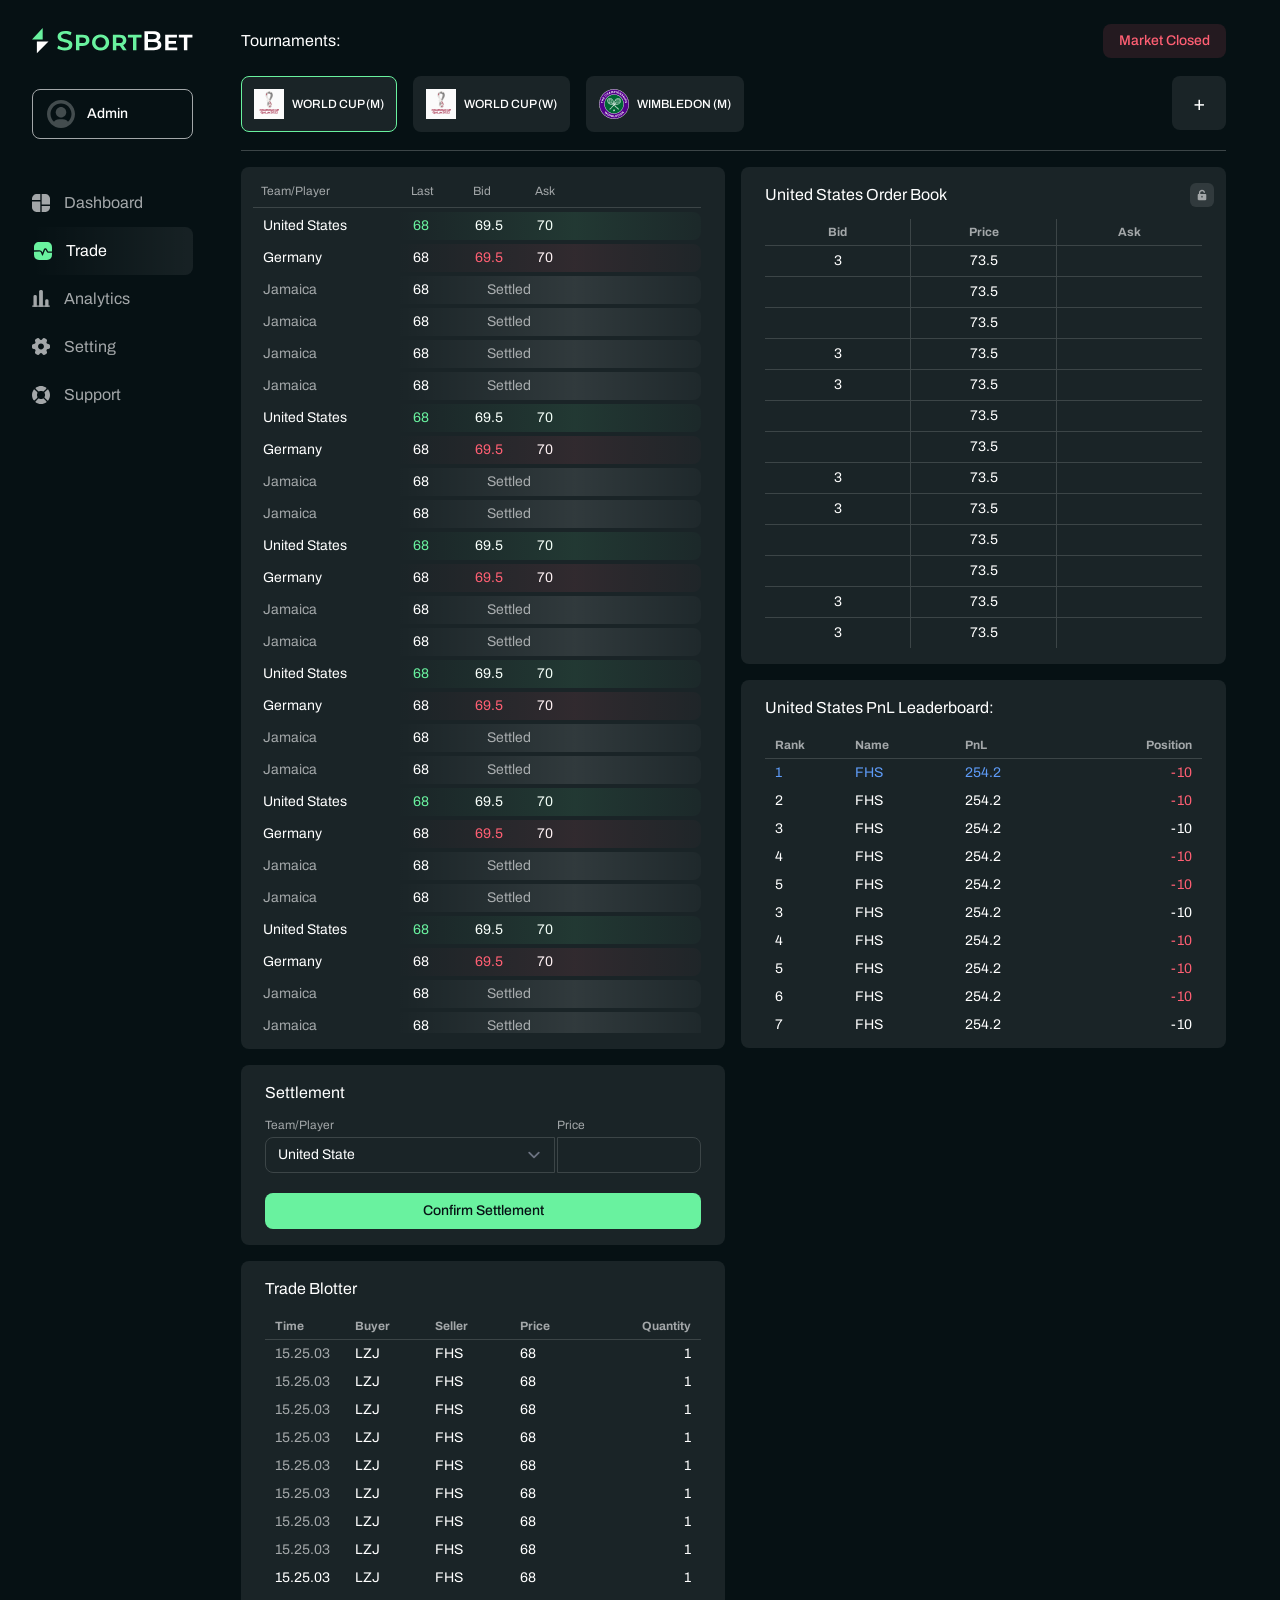
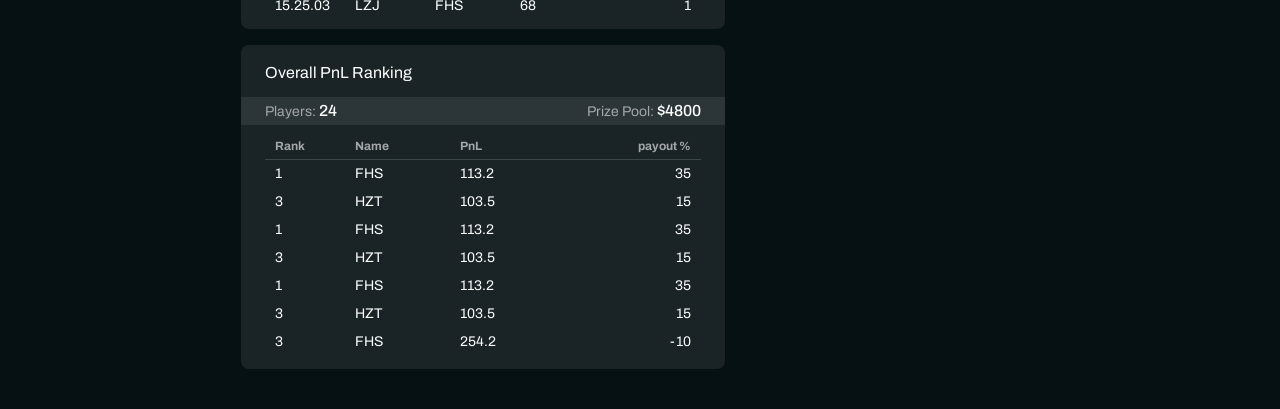
==== commit dce77156: "finish" ====
--- a/src/index.html
+++ b/src/index.html
@@ -21,20 +21,20 @@
 				<a href="#"><img src="./img/global/logo.svg" alt="logo" /></a>
 				<button
 					id="account-settings-btn"
-					class="mt-8 flex w-full items-center gap-3 rounded-lg border border-graytext py-[10px] px-[14px] transition-colors hover:border-lightgreen"
+					class="mt-8 flex w-full items-center gap-3 rounded-lg border border-greytext py-[10px] px-[14px] transition-colors hover:border-lightgreen sm:justify-center sm:gap-0"
 				>
 					<img
 						class="h-[28px] w-[28px]"
 						src="./img/global/account-avatar.svg"
 						alt="icon"
 					/>
-					<p class="text-body-s-medium">Admin</p>
+					<p class="text-body-s-medium sm:hidden">Admin</p>
 				</button>
 				<!-- Menu -->
 				<ul class="mt-10 gap-0">
 					<li class="group">
 						<a
-							class="text-body-m group flex items-center gap-[14px] py-3 text-graytext group-[.active]:rounded-lg group-[.active]:bg-menu-item-gradient"
+							class="text-body-m group flex items-center gap-[14px] py-3 text-greytext group-[.active]:rounded-lg group-[.active]:bg-menu-item-gradient"
 							href="#"
 						>
 							<svg
@@ -75,7 +75,7 @@
 					</li>
 					<li class="active group">
 						<a
-							class="text-body-m group flex items-center gap-[14px] py-3 text-graytext group-[.active]:rounded-lg group-[.active]:bg-menu-item-gradient"
+							class="text-body-m group flex items-center gap-[14px] py-3 text-greytext group-[.active]:rounded-lg group-[.active]:bg-menu-item-gradient"
 							href="#"
 						>
 							<svg
@@ -111,7 +111,7 @@
 					</li>
 					<li class="group">
 						<a
-							class="text-body-m group flex items-center gap-[14px] py-3 text-graytext group-[.active]:rounded-lg group-[.active]:bg-menu-item-gradient"
+							class="text-body-m group flex items-center gap-[14px] py-3 text-greytext group-[.active]:rounded-lg group-[.active]:bg-menu-item-gradient"
 							href="#"
 						>
 							<svg
@@ -152,7 +152,7 @@
 					</li>
 					<li class="group">
 						<a
-							class="text-body-m group flex items-center gap-[14px] py-3 text-graytext group-[.active]:rounded-lg group-[.active]:bg-menu-item-gradient"
+							class="text-body-m group flex items-center gap-[14px] py-3 text-greytext group-[.active]:rounded-lg group-[.active]:bg-menu-item-gradient"
 							href="#"
 						>
 							<svg
@@ -178,7 +178,7 @@
 					</li>
 					<li class="group">
 						<a
-							class="text-body-m group flex items-center gap-[14px] py-3 text-graytext group-[.active]:rounded-lg group-[.active]:bg-menu-item-gradient"
+							class="text-body-m group flex items-center gap-[14px] py-3 text-greytext group-[.active]:rounded-lg group-[.active]:bg-menu-item-gradient"
 							href="#"
 						>
 							<svg
@@ -259,7 +259,7 @@
 							</button>
 							<button
 								id="create-tournament-btn"
-								class="ml-auto flex h-[54px] w-[54px] items-center justify-center rounded-lg border border-transparent bg-darkgray p-[18px] text-xl hover:border-lightgreen sm:h-5 sm:w-5"
+								class="ml-auto flex h-[54px] w-[54px] items-center justify-center rounded-lg border border-transparent bg-darkgrey p-[18px] text-xl hover:border-lightgreen sm:h-5 sm:w-5"
 							>
 								<span>+</span>
 							</button>
@@ -269,51 +269,532 @@
 
 				<!-- Grid -->
 				<section
-					class="mt-4 grid grid-cols-3 gap-4 pb-10 lg:grid-cols-2 sm:grid-cols-1"
+					class="mt-4 grid grid-cols-3 gap-4 pb-10 lg:grid-cols-2 md:grid-cols-1"
 				>
 					<div class="flex flex-col">
-						<div class="rounded-lg bg-darkgray p-2">
-							<ul>
-								<li>1</li>
-								<li>2</li>
-								<li>3</li>
-								<li>2</li>
-								<li>3</li>
-								<li>4</li>
-								<li>5</li>
-								<li>1</li>
-								<li>2</li>
-								<li>3</li>
-								<li>2</li>
-								<li>3</li>
-								<li>4</li>
-								<li>5</li>
-								<li>1</li>
-								<li>2</li>
-								<li>3</li>
-								<li>2</li>
-								<li>3</li>
-								<li>4</li>
-								<li>5</li>
-								<li>1</li>
-								<li>2</li>
-								<li>3</li>
-								<li>2</li>
-								<li>3</li>
-								<li>4</li>
-								<li>5</li>
-							</ul>
+						<!-- Main Table -->
+						<div class="rounded-lg bg-darkgrey py-4 px-3">
+							<div
+								class="h-full max-h-[600px] overflow-auto pr-3 lg:max-h-[850px]"
+							>
+								<!-- Header -->
+								<div
+									class="flex gap-5 border-b border-b-table-border px-2 pb-2"
+								>
+									<div class="w-[130px]">
+										<p class="text-body-xs text-greytext">Team/Player</p>
+									</div>
+									<div
+										class="text-body-xs grid w-[130px] grid-cols-3 gap-14 text-greytext"
+									>
+										<p class="text-body-xs text-greytext">Last</p>
+										<p class="text-body-xs text-greytext">Bid</p>
+										<p class="text-body-xs text-greytext">Ask</p>
+									</div>
+								</div>
+
+								<!-- Rows -->
+								<div class="mt-1 flex flex-col gap-1">
+									<!-- Live Row -->
+									<div class="live-row live-row-green">
+										<div class="w-[130px]">
+											<p class="text-body-s">United States</p>
+										</div>
+										<div class="text-body-s grid w-[130px] grid-cols-3 gap-14">
+											<p class="text-body-s text-lightgreen">68</p>
+											<p class="text-body-s">69.5</p>
+											<p class="text-body-s">70</p>
+										</div>
+									</div>
+
+									<!-- Live Row -->
+									<div class="live-row live-row-red">
+										<div class="w-[130px]">
+											<p class="text-body-s">Germany</p>
+										</div>
+										<div class="text-body-s grid w-[130px] grid-cols-3 gap-14">
+											<p class="text-body-s">68</p>
+											<p class="text-body-s text-lightred">69.5</p>
+											<p class="text-body-s">70</p>
+										</div>
+									</div>
+									<!-- Live Row  with empty collumns -->
+									<div class="live-row live-row-grey">
+										<div class="w-[130px]">
+											<p class="text-body-s text-greytext">Jamaica</p>
+										</div>
+										<div class="text-body-s grid w-[130px] grid-cols-3 gap-14">
+											<p class="text-body-s col-span-1">68</p>
+											<p
+												class="text-body-s col-span-2 text-center text-greytext"
+											>
+												Settled
+											</p>
+										</div>
+									</div>
+									<!-- Live Row  with empty collumns -->
+									<div class="live-row live-row-grey">
+										<div class="w-[130px]">
+											<p class="text-body-s text-greytext">Jamaica</p>
+										</div>
+										<div class="text-body-s grid w-[130px] grid-cols-3 gap-14">
+											<p class="text-body-s col-span-1">68</p>
+											<p
+												class="text-body-s col-span-2 text-center text-greytext"
+											>
+												Settled
+											</p>
+										</div>
+									</div>
+									<!-- Live Row  with empty collumns -->
+									<div class="live-row live-row-grey">
+										<div class="w-[130px]">
+											<p class="text-body-s text-greytext">Jamaica</p>
+										</div>
+										<div class="text-body-s grid w-[130px] grid-cols-3 gap-14">
+											<p class="text-body-s col-span-1">68</p>
+											<p
+												class="text-body-s col-span-2 text-center text-greytext"
+											>
+												Settled
+											</p>
+										</div>
+									</div>
+									<!-- Live Row  with empty collumns -->
+									<div class="live-row live-row-grey">
+										<div class="w-[130px]">
+											<p class="text-body-s text-greytext">Jamaica</p>
+										</div>
+										<div class="text-body-s grid w-[130px] grid-cols-3 gap-14">
+											<p class="text-body-s col-span-1">68</p>
+											<p
+												class="text-body-s col-span-2 text-center text-greytext"
+											>
+												Settled
+											</p>
+										</div>
+									</div>
+									<!-- Live Row -->
+									<div class="live-row live-row-green">
+										<div class="w-[130px]">
+											<p class="text-body-s">United States</p>
+										</div>
+										<div class="text-body-s grid w-[130px] grid-cols-3 gap-14">
+											<p class="text-body-s text-lightgreen">68</p>
+											<p class="text-body-s">69.5</p>
+											<p class="text-body-s">70</p>
+										</div>
+									</div>
+
+									<!-- Live Row -->
+									<div class="live-row live-row-red">
+										<div class="w-[130px]">
+											<p class="text-body-s">Germany</p>
+										</div>
+										<div class="text-body-s grid w-[130px] grid-cols-3 gap-14">
+											<p class="text-body-s">68</p>
+											<p class="text-body-s text-lightred">69.5</p>
+											<p class="text-body-s">70</p>
+										</div>
+									</div>
+									<!-- Live Row  with empty collumns -->
+									<div class="live-row live-row-grey">
+										<div class="w-[130px]">
+											<p class="text-body-s text-greytext">Jamaica</p>
+										</div>
+										<div class="text-body-s grid w-[130px] grid-cols-3 gap-14">
+											<p class="text-body-s col-span-1">68</p>
+											<p
+												class="text-body-s col-span-2 text-center text-greytext"
+											>
+												Settled
+											</p>
+										</div>
+									</div>
+									<!-- Live Row  with empty collumns -->
+									<div class="live-row live-row-grey">
+										<div class="w-[130px]">
+											<p class="text-body-s text-greytext">Jamaica</p>
+										</div>
+										<div class="text-body-s grid w-[130px] grid-cols-3 gap-14">
+											<p class="text-body-s col-span-1">68</p>
+											<p
+												class="text-body-s col-span-2 text-center text-greytext"
+											>
+												Settled
+											</p>
+										</div>
+									</div>
+									<!-- Live Row -->
+									<div class="live-row live-row-green">
+										<div class="w-[130px]">
+											<p class="text-body-s">United States</p>
+										</div>
+										<div class="text-body-s grid w-[130px] grid-cols-3 gap-14">
+											<p class="text-body-s text-lightgreen">68</p>
+											<p class="text-body-s">69.5</p>
+											<p class="text-body-s">70</p>
+										</div>
+									</div>
+
+									<!-- Live Row -->
+									<div class="live-row live-row-red">
+										<div class="w-[130px]">
+											<p class="text-body-s">Germany</p>
+										</div>
+										<div class="text-body-s grid w-[130px] grid-cols-3 gap-14">
+											<p class="text-body-s">68</p>
+											<p class="text-body-s text-lightred">69.5</p>
+											<p class="text-body-s">70</p>
+										</div>
+									</div>
+									<!-- Live Row  with empty collumns -->
+									<div class="live-row live-row-grey">
+										<div class="w-[130px]">
+											<p class="text-body-s text-greytext">Jamaica</p>
+										</div>
+										<div class="text-body-s grid w-[130px] grid-cols-3 gap-14">
+											<p class="text-body-s col-span-1">68</p>
+											<p
+												class="text-body-s col-span-2 text-center text-greytext"
+											>
+												Settled
+											</p>
+										</div>
+									</div>
+									<!-- Live Row  with empty collumns -->
+									<div class="live-row live-row-grey">
+										<div class="w-[130px]">
+											<p class="text-body-s text-greytext">Jamaica</p>
+										</div>
+										<div class="text-body-s grid w-[130px] grid-cols-3 gap-14">
+											<p class="text-body-s col-span-1">68</p>
+											<p
+												class="text-body-s col-span-2 text-center text-greytext"
+											>
+												Settled
+											</p>
+										</div>
+									</div>
+									<!-- Live Row -->
+									<div class="live-row live-row-green">
+										<div class="w-[130px]">
+											<p class="text-body-s">United States</p>
+										</div>
+										<div class="text-body-s grid w-[130px] grid-cols-3 gap-14">
+											<p class="text-body-s text-lightgreen">68</p>
+											<p class="text-body-s">69.5</p>
+											<p class="text-body-s">70</p>
+										</div>
+									</div>
+
+									<!-- Live Row -->
+									<div class="live-row live-row-red">
+										<div class="w-[130px]">
+											<p class="text-body-s">Germany</p>
+										</div>
+										<div class="text-body-s grid w-[130px] grid-cols-3 gap-14">
+											<p class="text-body-s">68</p>
+											<p class="text-body-s text-lightred">69.5</p>
+											<p class="text-body-s">70</p>
+										</div>
+									</div>
+									<!-- Live Row  with empty collumns -->
+									<div class="live-row live-row-grey">
+										<div class="w-[130px]">
+											<p class="text-body-s text-greytext">Jamaica</p>
+										</div>
+										<div class="text-body-s grid w-[130px] grid-cols-3 gap-14">
+											<p class="text-body-s col-span-1">68</p>
+											<p
+												class="text-body-s col-span-2 text-center text-greytext"
+											>
+												Settled
+											</p>
+										</div>
+									</div>
+									<!-- Live Row  with empty collumns -->
+									<div class="live-row live-row-grey">
+										<div class="w-[130px]">
+											<p class="text-body-s text-greytext">Jamaica</p>
+										</div>
+										<div class="text-body-s grid w-[130px] grid-cols-3 gap-14">
+											<p class="text-body-s col-span-1">68</p>
+											<p
+												class="text-body-s col-span-2 text-center text-greytext"
+											>
+												Settled
+											</p>
+										</div>
+									</div>
+									<!-- Live Row -->
+									<div class="live-row live-row-green">
+										<div class="w-[130px]">
+											<p class="text-body-s">United States</p>
+										</div>
+										<div class="text-body-s grid w-[130px] grid-cols-3 gap-14">
+											<p class="text-body-s text-lightgreen">68</p>
+											<p class="text-body-s">69.5</p>
+											<p class="text-body-s">70</p>
+										</div>
+									</div>
+
+									<!-- Live Row -->
+									<div class="live-row live-row-red">
+										<div class="w-[130px]">
+											<p class="text-body-s">Germany</p>
+										</div>
+										<div class="text-body-s grid w-[130px] grid-cols-3 gap-14">
+											<p class="text-body-s">68</p>
+											<p class="text-body-s text-lightred">69.5</p>
+											<p class="text-body-s">70</p>
+										</div>
+									</div>
+									<!-- Live Row  with empty collumns -->
+									<div class="live-row live-row-grey">
+										<div class="w-[130px]">
+											<p class="text-body-s text-greytext">Jamaica</p>
+										</div>
+										<div class="text-body-s grid w-[130px] grid-cols-3 gap-14">
+											<p class="text-body-s col-span-1">68</p>
+											<p
+												class="text-body-s col-span-2 text-center text-greytext"
+											>
+												Settled
+											</p>
+										</div>
+									</div>
+									<!-- Live Row  with empty collumns -->
+									<div class="live-row live-row-grey">
+										<div class="w-[130px]">
+											<p class="text-body-s text-greytext">Jamaica</p>
+										</div>
+										<div class="text-body-s grid w-[130px] grid-cols-3 gap-14">
+											<p class="text-body-s col-span-1">68</p>
+											<p
+												class="text-body-s col-span-2 text-center text-greytext"
+											>
+												Settled
+											</p>
+										</div>
+									</div>
+									<!-- Live Row -->
+									<div class="live-row live-row-green">
+										<div class="w-[130px]">
+											<p class="text-body-s">United States</p>
+										</div>
+										<div class="text-body-s grid w-[130px] grid-cols-3 gap-14">
+											<p class="text-body-s text-lightgreen">68</p>
+											<p class="text-body-s">69.5</p>
+											<p class="text-body-s">70</p>
+										</div>
+									</div>
+
+									<!-- Live Row -->
+									<div class="live-row live-row-red">
+										<div class="w-[130px]">
+											<p class="text-body-s">Germany</p>
+										</div>
+										<div class="text-body-s grid w-[130px] grid-cols-3 gap-14">
+											<p class="text-body-s">68</p>
+											<p class="text-body-s text-lightred">69.5</p>
+											<p class="text-body-s">70</p>
+										</div>
+									</div>
+									<!-- Live Row  with empty collumns -->
+									<div class="live-row live-row-grey">
+										<div class="w-[130px]">
+											<p class="text-body-s text-greytext">Jamaica</p>
+										</div>
+										<div class="text-body-s grid w-[130px] grid-cols-3 gap-14">
+											<p class="text-body-s col-span-1">68</p>
+											<p
+												class="text-body-s col-span-2 text-center text-greytext"
+											>
+												Settled
+											</p>
+										</div>
+									</div>
+									<!-- Live Row  with empty collumns -->
+									<div class="live-row live-row-grey">
+										<div class="w-[130px]">
+											<p class="text-body-s text-greytext">Jamaica</p>
+										</div>
+										<div class="text-body-s grid w-[130px] grid-cols-3 gap-14">
+											<p class="text-body-s col-span-1">68</p>
+											<p
+												class="text-body-s col-span-2 text-center text-greytext"
+											>
+												Settled
+											</p>
+										</div>
+									</div>
+									<!-- Live Row -->
+									<div class="live-row live-row-green">
+										<div class="w-[130px]">
+											<p class="text-body-s">United States</p>
+										</div>
+										<div class="text-body-s grid w-[130px] grid-cols-3 gap-14">
+											<p class="text-body-s text-lightgreen">68</p>
+											<p class="text-body-s">69.5</p>
+											<p class="text-body-s">70</p>
+										</div>
+									</div>
+
+									<!-- Live Row -->
+									<div class="live-row live-row-red">
+										<div class="w-[130px]">
+											<p class="text-body-s">Germany</p>
+										</div>
+										<div class="text-body-s grid w-[130px] grid-cols-3 gap-14">
+											<p class="text-body-s">68</p>
+											<p class="text-body-s text-lightred">69.5</p>
+											<p class="text-body-s">70</p>
+										</div>
+									</div>
+									<!-- Live Row  with empty collumns -->
+									<div class="live-row live-row-grey">
+										<div class="w-[130px]">
+											<p class="text-body-s text-greytext">Jamaica</p>
+										</div>
+										<div class="text-body-s grid w-[130px] grid-cols-3 gap-14">
+											<p class="text-body-s col-span-1">68</p>
+											<p
+												class="text-body-s col-span-2 text-center text-greytext"
+											>
+												Settled
+											</p>
+										</div>
+									</div>
+									<!-- Live Row  with empty collumns -->
+									<div class="live-row live-row-grey">
+										<div class="w-[130px]">
+											<p class="text-body-s text-greytext">Jamaica</p>
+										</div>
+										<div class="text-body-s grid w-[130px] grid-cols-3 gap-14">
+											<p class="text-body-s col-span-1">68</p>
+											<p
+												class="text-body-s col-span-2 text-center text-greytext"
+											>
+												Settled
+											</p>
+										</div>
+									</div>
+									<!-- Live Row -->
+									<div class="live-row live-row-green">
+										<div class="w-[130px]">
+											<p class="text-body-s">United States</p>
+										</div>
+										<div class="text-body-s grid w-[130px] grid-cols-3 gap-14">
+											<p class="text-body-s text-lightgreen">68</p>
+											<p class="text-body-s">69.5</p>
+											<p class="text-body-s">70</p>
+										</div>
+									</div>
+
+									<!-- Live Row -->
+									<div class="live-row live-row-red">
+										<div class="w-[130px]">
+											<p class="text-body-s">Germany</p>
+										</div>
+										<div class="text-body-s grid w-[130px] grid-cols-3 gap-14">
+											<p class="text-body-s">68</p>
+											<p class="text-body-s text-lightred">69.5</p>
+											<p class="text-body-s">70</p>
+										</div>
+									</div>
+									<!-- Live Row  with empty collumns -->
+									<div class="live-row live-row-grey">
+										<div class="w-[130px]">
+											<p class="text-body-s text-greytext">Jamaica</p>
+										</div>
+										<div class="text-body-s grid w-[130px] grid-cols-3 gap-14">
+											<p class="text-body-s col-span-1">68</p>
+											<p
+												class="text-body-s col-span-2 text-center text-greytext"
+											>
+												Settled
+											</p>
+										</div>
+									</div>
+									<!-- Live Row  with empty collumns -->
+									<div class="live-row live-row-grey">
+										<div class="w-[130px]">
+											<p class="text-body-s text-greytext">Jamaica</p>
+										</div>
+										<div class="text-body-s grid w-[130px] grid-cols-3 gap-14">
+											<p class="text-body-s col-span-1">68</p>
+											<p
+												class="text-body-s col-span-2 text-center text-greytext"
+											>
+												Settled
+											</p>
+										</div>
+									</div>
+									<!-- Live Row -->
+									<div class="live-row live-row-green">
+										<div class="w-[130px]">
+											<p class="text-body-s">United States</p>
+										</div>
+										<div class="text-body-s grid w-[130px] grid-cols-3 gap-14">
+											<p class="text-body-s text-lightgreen">68</p>
+											<p class="text-body-s">69.5</p>
+											<p class="text-body-s">70</p>
+										</div>
+									</div>
+
+									<!-- Live Row -->
+									<div class="live-row live-row-red">
+										<div class="w-[130px]">
+											<p class="text-body-s">Germany</p>
+										</div>
+										<div class="text-body-s grid w-[130px] grid-cols-3 gap-14">
+											<p class="text-body-s">68</p>
+											<p class="text-body-s text-lightred">69.5</p>
+											<p class="text-body-s">70</p>
+										</div>
+									</div>
+									<!-- Live Row  with empty collumns -->
+									<div class="live-row live-row-grey">
+										<div class="w-[130px]">
+											<p class="text-body-s text-greytext">Jamaica</p>
+										</div>
+										<div class="text-body-s grid w-[130px] grid-cols-3 gap-14">
+											<p class="text-body-s col-span-1">68</p>
+											<p
+												class="text-body-s col-span-2 text-center text-greytext"
+											>
+												Settled
+											</p>
+										</div>
+									</div>
+									<!-- Live Row  with empty collumns -->
+									<div class="live-row live-row-grey">
+										<div class="w-[130px]">
+											<p class="text-body-s text-greytext">Jamaica</p>
+										</div>
+										<div class="text-body-s grid w-[130px] grid-cols-3 gap-14">
+											<p class="text-body-s col-span-1">68</p>
+											<p
+												class="text-body-s col-span-2 text-center text-greytext"
+											>
+												Settled
+											</p>
+										</div>
+									</div>
+								</div>
+							</div>
 						</div>
 					</div>
 					<div class="flex flex-col gap-4">
 						<!-- Order Book-->
-						<div class="rounded-lg bg-darkgray py-4 px-6 pr-3">
+						<div class="rounded-lg bg-darkgrey py-4 px-6 pr-3">
 							<div class="flex justify-between">
 								<p class="text-body-lg-m pb-3 text-left">
 									United States Order Book
 								</p>
 								<button
-									class="flex h-6 w-6 items-center justify-center rounded-md border border-transparent bg-lightgray p-[5px] hover:border-lightgreen"
+									class="flex h-6 w-6 items-center justify-center rounded-md border border-transparent bg-lightgrey p-[5px] hover:border-lightgreen"
 								>
 									<svg
 										width="14"
@@ -330,11 +811,9 @@
 								</button>
 							</div>
 							<div class="max-h-[429px] overflow-auto pr-3">
-								<table
-									class="w-full table-fixed border-collapse overflow-y-auto"
-								>
+								<table class="overf-y-auto w-full table-fixed border-collapse">
 									<thead
-										class="text-body-xs border-b border-b-table-border text-graytext"
+										class="text-body-xs border-b border-b-table-border text-greytext"
 									>
 										<tr>
 											<th class="py-[5px] px-[10px] text-center">Bid</th>
@@ -347,10 +826,10 @@
 										</tr>
 									</thead>
 									<tbody
-										class="text-body-s h-full max-h-[500px] w-full overflow-y-auto"
+										class="text-body-s overf-y-auto h-full max-h-[500px] w-full"
 									>
 										<tr
-											class="live-row low rounded-lg border-y border-y-table-border"
+											class="overflow-auto rounded-lg border-y border-y-table-border"
 										>
 											<td class="text-center leading-7">3</td>
 											<td
@@ -358,58 +837,12 @@
 											>
 												73.5
 											</td>
-											<td class="text-center leading-7">
-												<div
-													class="text-body-s relative flex h-full w-full items-center justify-center bg-lightgray leading-7"
-												>
-													<button class="group absolute right-[2px] top-[2px]">
-														<svg
-															xmlns="http://www.w3.org/2000/svg"
-															width="8"
-															height="8"
-															viewBox="0 0 8 8"
-															fill="none"
-														>
-															<path
-																class="group-hover:fill-lightgreen"
-																fill-rule="evenodd"
-																clip-rule="evenodd"
-																d="M7.06888 1.63834C7.26415 1.44307 7.26415 1.12649 7.06888 0.931228C6.87362 0.735966 6.55704 0.735966 6.36178 0.931228L4.19238 3.10063L2.02297 0.931222C1.82771 0.73596 1.51113 0.735961 1.31587 0.931222C1.1206 1.12648 1.1206 1.44307 1.31587 1.63833L3.48527 3.80773L1.31587 5.97713C1.1206 6.17239 1.1206 6.48897 1.31587 6.68424C1.51113 6.8795 1.82771 6.8795 2.02297 6.68424L4.19237 4.51484L6.36178 6.68424C6.55704 6.8795 6.87362 6.8795 7.06889 6.68424C7.26415 6.48898 7.26415 6.1724 7.06889 5.97713L4.89948 3.80774L7.06888 1.63834Z"
-																fill="#A8ABAD"
-															/>
-														</svg>
-													</button>
-													<span>5</span>
-												</div>
-											</td>
-										</tr>
-										<tr
-											class="live-row low rounded-lg border-y border-y-table-border"
-										>
-											<td class="text-center leading-7">
-												<div
-													class="text-body-s relative flex h-full w-full items-center justify-center bg-lightgray leading-7"
-												>
-													<button class="group absolute right-[2px] top-[2px]">
-														<svg
-															xmlns="http://www.w3.org/2000/svg"
-															width="8"
-															height="8"
-															viewBox="0 0 8 8"
-															fill="none"
-														>
-															<path
-																class="group-hover:fill-lightgreen"
-																fill-rule="evenodd"
-																clip-rule="evenodd"
-																d="M7.06888 1.63834C7.26415 1.44307 7.26415 1.12649 7.06888 0.931228C6.87362 0.735966 6.55704 0.735966 6.36178 0.931228L4.19238 3.10063L2.02297 0.931222C1.82771 0.73596 1.51113 0.735961 1.31587 0.931222C1.1206 1.12648 1.1206 1.44307 1.31587 1.63833L3.48527 3.80773L1.31587 5.97713C1.1206 6.17239 1.1206 6.48897 1.31587 6.68424C1.51113 6.8795 1.82771 6.8795 2.02297 6.68424L4.19237 4.51484L6.36178 6.68424C6.55704 6.8795 6.87362 6.8795 7.06889 6.68424C7.26415 6.48898 7.26415 6.1724 7.06889 5.97713L4.89948 3.80774L7.06888 1.63834Z"
-																fill="#A8ABAD"
-															/>
-														</svg>
-													</button>
-													<span>2</span>
-												</div>
-											</td>
+											<td class="text-center leading-7"></td>
+										</tr>
+										<tr
+											class="overflow-auto rounded-lg border-y border-y-table-border"
+										>
+											<td class="text-center leading-7"></td>
 											<td
 												class="border-x border-x-table-border text-center leading-7"
 											>
@@ -419,32 +852,9 @@
 										</tr>
 
 										<tr
-											class="live-row low rounded-lg border-y border-y-table-border"
-										>
-											<td class="text-center leading-7">
-												<div
-													class="text-body-s relative flex h-full w-full items-center justify-center bg-lightgray leading-7"
-												>
-													<button class="group absolute right-[2px] top-[2px]">
-														<svg
-															xmlns="http://www.w3.org/2000/svg"
-															width="8"
-															height="8"
-															viewBox="0 0 8 8"
-															fill="none"
-														>
-															<path
-																class="group-hover:fill-lightgreen"
-																fill-rule="evenodd"
-																clip-rule="evenodd"
-																d="M7.06888 1.63834C7.26415 1.44307 7.26415 1.12649 7.06888 0.931228C6.87362 0.735966 6.55704 0.735966 6.36178 0.931228L4.19238 3.10063L2.02297 0.931222C1.82771 0.73596 1.51113 0.735961 1.31587 0.931222C1.1206 1.12648 1.1206 1.44307 1.31587 1.63833L3.48527 3.80773L1.31587 5.97713C1.1206 6.17239 1.1206 6.48897 1.31587 6.68424C1.51113 6.8795 1.82771 6.8795 2.02297 6.68424L4.19237 4.51484L6.36178 6.68424C6.55704 6.8795 6.87362 6.8795 7.06889 6.68424C7.26415 6.48898 7.26415 6.1724 7.06889 5.97713L4.89948 3.80774L7.06888 1.63834Z"
-																fill="#A8ABAD"
-															/>
-														</svg>
-													</button>
-													<span>2</span>
-												</div>
-											</td>
+											class="overflow-auto rounded-lg border-y border-y-table-border"
+										>
+											<td class="text-center leading-7"></td>
 											<td
 												class="border-x border-x-table-border text-center leading-7"
 											>
@@ -454,7 +864,7 @@
 										</tr>
 
 										<tr
-											class="live-row low rounded-lg border-y border-y-table-border"
+											class="overflow-auto rounded-lg border-y border-y-table-border"
 										>
 											<td class="text-center leading-7">3</td>
 											<td
@@ -462,34 +872,11 @@
 											>
 												73.5
 											</td>
-											<td class="text-center leading-7">
-												<div
-													class="text-body-s relative flex h-full w-full items-center justify-center bg-lightgray leading-7"
-												>
-													<button class="group absolute right-[2px] top-[2px]">
-														<svg
-															xmlns="http://www.w3.org/2000/svg"
-															width="8"
-															height="8"
-															viewBox="0 0 8 8"
-															fill="none"
-														>
-															<path
-																class="group-hover:fill-lightgreen"
-																fill-rule="evenodd"
-																clip-rule="evenodd"
-																d="M7.06888 1.63834C7.26415 1.44307 7.26415 1.12649 7.06888 0.931228C6.87362 0.735966 6.55704 0.735966 6.36178 0.931228L4.19238 3.10063L2.02297 0.931222C1.82771 0.73596 1.51113 0.735961 1.31587 0.931222C1.1206 1.12648 1.1206 1.44307 1.31587 1.63833L3.48527 3.80773L1.31587 5.97713C1.1206 6.17239 1.1206 6.48897 1.31587 6.68424C1.51113 6.8795 1.82771 6.8795 2.02297 6.68424L4.19237 4.51484L6.36178 6.68424C6.55704 6.8795 6.87362 6.8795 7.06889 6.68424C7.26415 6.48898 7.26415 6.1724 7.06889 5.97713L4.89948 3.80774L7.06888 1.63834Z"
-																fill="#A8ABAD"
-															/>
-														</svg>
-													</button>
-													<span>5</span>
-												</div>
-											</td>
-										</tr>
-
-										<tr
-											class="live-row low rounded-lg border-y border-y-table-border"
+											<td class="text-center leading-7"></td>
+										</tr>
+
+										<tr
+											class="overflow-auto rounded-lg border-y border-y-table-border"
 										>
 											<td class="text-center leading-7">3</td>
 											<td
@@ -497,58 +884,12 @@
 											>
 												73.5
 											</td>
-											<td class="text-center leading-7">
-												<div
-													class="text-body-s relative flex h-full w-full items-center justify-center bg-lightgray leading-7"
-												>
-													<button class="group absolute right-[2px] top-[2px]">
-														<svg
-															xmlns="http://www.w3.org/2000/svg"
-															width="8"
-															height="8"
-															viewBox="0 0 8 8"
-															fill="none"
-														>
-															<path
-																class="group-hover:fill-lightgreen"
-																fill-rule="evenodd"
-																clip-rule="evenodd"
-																d="M7.06888 1.63834C7.26415 1.44307 7.26415 1.12649 7.06888 0.931228C6.87362 0.735966 6.55704 0.735966 6.36178 0.931228L4.19238 3.10063L2.02297 0.931222C1.82771 0.73596 1.51113 0.735961 1.31587 0.931222C1.1206 1.12648 1.1206 1.44307 1.31587 1.63833L3.48527 3.80773L1.31587 5.97713C1.1206 6.17239 1.1206 6.48897 1.31587 6.68424C1.51113 6.8795 1.82771 6.8795 2.02297 6.68424L4.19237 4.51484L6.36178 6.68424C6.55704 6.8795 6.87362 6.8795 7.06889 6.68424C7.26415 6.48898 7.26415 6.1724 7.06889 5.97713L4.89948 3.80774L7.06888 1.63834Z"
-																fill="#A8ABAD"
-															/>
-														</svg>
-													</button>
-													<span>5</span>
-												</div>
-											</td>
-										</tr>
-										<tr
-											class="live-row low rounded-lg border-y border-y-table-border"
-										>
-											<td class="text-center leading-7">
-												<div
-													class="text-body-s relative flex h-full w-full items-center justify-center bg-lightgray leading-7"
-												>
-													<button class="group absolute right-[2px] top-[2px]">
-														<svg
-															xmlns="http://www.w3.org/2000/svg"
-															width="8"
-															height="8"
-															viewBox="0 0 8 8"
-															fill="none"
-														>
-															<path
-																class="group-hover:fill-lightgreen"
-																fill-rule="evenodd"
-																clip-rule="evenodd"
-																d="M7.06888 1.63834C7.26415 1.44307 7.26415 1.12649 7.06888 0.931228C6.87362 0.735966 6.55704 0.735966 6.36178 0.931228L4.19238 3.10063L2.02297 0.931222C1.82771 0.73596 1.51113 0.735961 1.31587 0.931222C1.1206 1.12648 1.1206 1.44307 1.31587 1.63833L3.48527 3.80773L1.31587 5.97713C1.1206 6.17239 1.1206 6.48897 1.31587 6.68424C1.51113 6.8795 1.82771 6.8795 2.02297 6.68424L4.19237 4.51484L6.36178 6.68424C6.55704 6.8795 6.87362 6.8795 7.06889 6.68424C7.26415 6.48898 7.26415 6.1724 7.06889 5.97713L4.89948 3.80774L7.06888 1.63834Z"
-																fill="#A8ABAD"
-															/>
-														</svg>
-													</button>
-													<span>2</span>
-												</div>
-											</td>
+											<td class="text-center leading-7"></td>
+										</tr>
+										<tr
+											class="overflow-auto rounded-lg border-y border-y-table-border"
+										>
+											<td class="text-center leading-7"></td>
 											<td
 												class="border-x border-x-table-border text-center leading-7"
 											>
@@ -558,32 +899,9 @@
 										</tr>
 
 										<tr
-											class="live-row low rounded-lg border-y border-y-table-border"
-										>
-											<td class="text-center leading-7">
-												<div
-													class="text-body-s relative flex h-full w-full items-center justify-center bg-lightgray leading-7"
-												>
-													<button class="group absolute right-[2px] top-[2px]">
-														<svg
-															xmlns="http://www.w3.org/2000/svg"
-															width="8"
-															height="8"
-															viewBox="0 0 8 8"
-															fill="none"
-														>
-															<path
-																class="group-hover:fill-lightgreen"
-																fill-rule="evenodd"
-																clip-rule="evenodd"
-																d="M7.06888 1.63834C7.26415 1.44307 7.26415 1.12649 7.06888 0.931228C6.87362 0.735966 6.55704 0.735966 6.36178 0.931228L4.19238 3.10063L2.02297 0.931222C1.82771 0.73596 1.51113 0.735961 1.31587 0.931222C1.1206 1.12648 1.1206 1.44307 1.31587 1.63833L3.48527 3.80773L1.31587 5.97713C1.1206 6.17239 1.1206 6.48897 1.31587 6.68424C1.51113 6.8795 1.82771 6.8795 2.02297 6.68424L4.19237 4.51484L6.36178 6.68424C6.55704 6.8795 6.87362 6.8795 7.06889 6.68424C7.26415 6.48898 7.26415 6.1724 7.06889 5.97713L4.89948 3.80774L7.06888 1.63834Z"
-																fill="#A8ABAD"
-															/>
-														</svg>
-													</button>
-													<span>2</span>
-												</div>
-											</td>
+											class="overflow-auto rounded-lg border-y border-y-table-border"
+										>
+											<td class="text-center leading-7"></td>
 											<td
 												class="border-x border-x-table-border text-center leading-7"
 											>
@@ -593,7 +911,7 @@
 										</tr>
 
 										<tr
-											class="live-row low rounded-lg border-y border-y-table-border"
+											class="overflow-auto rounded-lg border-y border-y-table-border"
 										>
 											<td class="text-center leading-7">3</td>
 											<td
@@ -601,34 +919,11 @@
 											>
 												73.5
 											</td>
-											<td class="text-center leading-7">
-												<div
-													class="text-body-s relative flex h-full w-full items-center justify-center bg-lightgray leading-7"
-												>
-													<button class="group absolute right-[2px] top-[2px]">
-														<svg
-															xmlns="http://www.w3.org/2000/svg"
-															width="8"
-															height="8"
-															viewBox="0 0 8 8"
-															fill="none"
-														>
-															<path
-																class="group-hover:fill-lightgreen"
-																fill-rule="evenodd"
-																clip-rule="evenodd"
-																d="M7.06888 1.63834C7.26415 1.44307 7.26415 1.12649 7.06888 0.931228C6.87362 0.735966 6.55704 0.735966 6.36178 0.931228L4.19238 3.10063L2.02297 0.931222C1.82771 0.73596 1.51113 0.735961 1.31587 0.931222C1.1206 1.12648 1.1206 1.44307 1.31587 1.63833L3.48527 3.80773L1.31587 5.97713C1.1206 6.17239 1.1206 6.48897 1.31587 6.68424C1.51113 6.8795 1.82771 6.8795 2.02297 6.68424L4.19237 4.51484L6.36178 6.68424C6.55704 6.8795 6.87362 6.8795 7.06889 6.68424C7.26415 6.48898 7.26415 6.1724 7.06889 5.97713L4.89948 3.80774L7.06888 1.63834Z"
-																fill="#A8ABAD"
-															/>
-														</svg>
-													</button>
-													<span>5</span>
-												</div>
-											</td>
-										</tr>
-
-										<tr
-											class="live-row low rounded-lg border-y border-y-table-border"
+											<td class="text-center leading-7"></td>
+										</tr>
+
+										<tr
+											class="overflow-auto rounded-lg border-y border-y-table-border"
 										>
 											<td class="text-center leading-7">3</td>
 											<td
@@ -636,58 +931,12 @@
 											>
 												73.5
 											</td>
-											<td class="text-center leading-7">
-												<div
-													class="text-body-s relative flex h-full w-full items-center justify-center bg-lightgray leading-7"
-												>
-													<button class="group absolute right-[2px] top-[2px]">
-														<svg
-															xmlns="http://www.w3.org/2000/svg"
-															width="8"
-															height="8"
-															viewBox="0 0 8 8"
-															fill="none"
-														>
-															<path
-																class="group-hover:fill-lightgreen"
-																fill-rule="evenodd"
-																clip-rule="evenodd"
-																d="M7.06888 1.63834C7.26415 1.44307 7.26415 1.12649 7.06888 0.931228C6.87362 0.735966 6.55704 0.735966 6.36178 0.931228L4.19238 3.10063L2.02297 0.931222C1.82771 0.73596 1.51113 0.735961 1.31587 0.931222C1.1206 1.12648 1.1206 1.44307 1.31587 1.63833L3.48527 3.80773L1.31587 5.97713C1.1206 6.17239 1.1206 6.48897 1.31587 6.68424C1.51113 6.8795 1.82771 6.8795 2.02297 6.68424L4.19237 4.51484L6.36178 6.68424C6.55704 6.8795 6.87362 6.8795 7.06889 6.68424C7.26415 6.48898 7.26415 6.1724 7.06889 5.97713L4.89948 3.80774L7.06888 1.63834Z"
-																fill="#A8ABAD"
-															/>
-														</svg>
-													</button>
-													<span>5</span>
-												</div>
-											</td>
-										</tr>
-										<tr
-											class="live-row low rounded-lg border-y border-y-table-border"
-										>
-											<td class="text-center leading-7">
-												<div
-													class="text-body-s relative flex h-full w-full items-center justify-center bg-lightgray leading-7"
-												>
-													<button class="group absolute right-[2px] top-[2px]">
-														<svg
-															xmlns="http://www.w3.org/2000/svg"
-															width="8"
-															height="8"
-															viewBox="0 0 8 8"
-															fill="none"
-														>
-															<path
-																class="group-hover:fill-lightgreen"
-																fill-rule="evenodd"
-																clip-rule="evenodd"
-																d="M7.06888 1.63834C7.26415 1.44307 7.26415 1.12649 7.06888 0.931228C6.87362 0.735966 6.55704 0.735966 6.36178 0.931228L4.19238 3.10063L2.02297 0.931222C1.82771 0.73596 1.51113 0.735961 1.31587 0.931222C1.1206 1.12648 1.1206 1.44307 1.31587 1.63833L3.48527 3.80773L1.31587 5.97713C1.1206 6.17239 1.1206 6.48897 1.31587 6.68424C1.51113 6.8795 1.82771 6.8795 2.02297 6.68424L4.19237 4.51484L6.36178 6.68424C6.55704 6.8795 6.87362 6.8795 7.06889 6.68424C7.26415 6.48898 7.26415 6.1724 7.06889 5.97713L4.89948 3.80774L7.06888 1.63834Z"
-																fill="#A8ABAD"
-															/>
-														</svg>
-													</button>
-													<span>2</span>
-												</div>
-											</td>
+											<td class="text-center leading-7"></td>
+										</tr>
+										<tr
+											class="overflow-auto rounded-lg border-y border-y-table-border"
+										>
+											<td class="text-center leading-7"></td>
 											<td
 												class="border-x border-x-table-border text-center leading-7"
 											>
@@ -697,32 +946,9 @@
 										</tr>
 
 										<tr
-											class="live-row low rounded-lg border-y border-y-table-border"
-										>
-											<td class="text-center leading-7">
-												<div
-													class="text-body-s relative flex h-full w-full items-center justify-center bg-lightgray leading-7"
-												>
-													<button class="group absolute right-[2px] top-[2px]">
-														<svg
-															xmlns="http://www.w3.org/2000/svg"
-															width="8"
-															height="8"
-															viewBox="0 0 8 8"
-															fill="none"
-														>
-															<path
-																class="group-hover:fill-lightgreen"
-																fill-rule="evenodd"
-																clip-rule="evenodd"
-																d="M7.06888 1.63834C7.26415 1.44307 7.26415 1.12649 7.06888 0.931228C6.87362 0.735966 6.55704 0.735966 6.36178 0.931228L4.19238 3.10063L2.02297 0.931222C1.82771 0.73596 1.51113 0.735961 1.31587 0.931222C1.1206 1.12648 1.1206 1.44307 1.31587 1.63833L3.48527 3.80773L1.31587 5.97713C1.1206 6.17239 1.1206 6.48897 1.31587 6.68424C1.51113 6.8795 1.82771 6.8795 2.02297 6.68424L4.19237 4.51484L6.36178 6.68424C6.55704 6.8795 6.87362 6.8795 7.06889 6.68424C7.26415 6.48898 7.26415 6.1724 7.06889 5.97713L4.89948 3.80774L7.06888 1.63834Z"
-																fill="#A8ABAD"
-															/>
-														</svg>
-													</button>
-													<span>2</span>
-												</div>
-											</td>
+											class="overflow-auto rounded-lg border-y border-y-table-border"
+										>
+											<td class="text-center leading-7"></td>
 											<td
 												class="border-x border-x-table-border text-center leading-7"
 											>
@@ -732,7 +958,7 @@
 										</tr>
 
 										<tr
-											class="live-row low rounded-lg border-y border-y-table-border"
+											class="overflow-auto rounded-lg border-y border-y-table-border"
 										>
 											<td class="text-center leading-7">3</td>
 											<td
@@ -740,34 +966,11 @@
 											>
 												73.5
 											</td>
-											<td class="text-center leading-7">
-												<div
-													class="text-body-s relative flex h-full w-full items-center justify-center bg-lightgray leading-7"
-												>
-													<button class="group absolute right-[2px] top-[2px]">
-														<svg
-															xmlns="http://www.w3.org/2000/svg"
-															width="8"
-															height="8"
-															viewBox="0 0 8 8"
-															fill="none"
-														>
-															<path
-																class="group-hover:fill-lightgreen"
-																fill-rule="evenodd"
-																clip-rule="evenodd"
-																d="M7.06888 1.63834C7.26415 1.44307 7.26415 1.12649 7.06888 0.931228C6.87362 0.735966 6.55704 0.735966 6.36178 0.931228L4.19238 3.10063L2.02297 0.931222C1.82771 0.73596 1.51113 0.735961 1.31587 0.931222C1.1206 1.12648 1.1206 1.44307 1.31587 1.63833L3.48527 3.80773L1.31587 5.97713C1.1206 6.17239 1.1206 6.48897 1.31587 6.68424C1.51113 6.8795 1.82771 6.8795 2.02297 6.68424L4.19237 4.51484L6.36178 6.68424C6.55704 6.8795 6.87362 6.8795 7.06889 6.68424C7.26415 6.48898 7.26415 6.1724 7.06889 5.97713L4.89948 3.80774L7.06888 1.63834Z"
-																fill="#A8ABAD"
-															/>
-														</svg>
-													</button>
-													<span>5</span>
-												</div>
-											</td>
-										</tr>
-
-										<tr
-											class="live-row low rounded-lg border-y border-y-table-border"
+											<td class="text-center leading-7"></td>
+										</tr>
+
+										<tr
+											class="overflow-auto rounded-lg border-y border-y-table-border"
 										>
 											<td class="text-center leading-7">3</td>
 											<td
@@ -775,58 +978,12 @@
 											>
 												73.5
 											</td>
-											<td class="text-center leading-7">
-												<div
-													class="text-body-s relative flex h-full w-full items-center justify-center bg-lightgray leading-7"
-												>
-													<button class="group absolute right-[2px] top-[2px]">
-														<svg
-															xmlns="http://www.w3.org/2000/svg"
-															width="8"
-															height="8"
-															viewBox="0 0 8 8"
-															fill="none"
-														>
-															<path
-																class="group-hover:fill-lightgreen"
-																fill-rule="evenodd"
-																clip-rule="evenodd"
-																d="M7.06888 1.63834C7.26415 1.44307 7.26415 1.12649 7.06888 0.931228C6.87362 0.735966 6.55704 0.735966 6.36178 0.931228L4.19238 3.10063L2.02297 0.931222C1.82771 0.73596 1.51113 0.735961 1.31587 0.931222C1.1206 1.12648 1.1206 1.44307 1.31587 1.63833L3.48527 3.80773L1.31587 5.97713C1.1206 6.17239 1.1206 6.48897 1.31587 6.68424C1.51113 6.8795 1.82771 6.8795 2.02297 6.68424L4.19237 4.51484L6.36178 6.68424C6.55704 6.8795 6.87362 6.8795 7.06889 6.68424C7.26415 6.48898 7.26415 6.1724 7.06889 5.97713L4.89948 3.80774L7.06888 1.63834Z"
-																fill="#A8ABAD"
-															/>
-														</svg>
-													</button>
-													<span>5</span>
-												</div>
-											</td>
-										</tr>
-										<tr
-											class="live-row low rounded-lg border-y border-y-table-border"
-										>
-											<td class="text-center leading-7">
-												<div
-													class="text-body-s relative flex h-full w-full items-center justify-center bg-lightgray leading-7"
-												>
-													<button class="group absolute right-[2px] top-[2px]">
-														<svg
-															xmlns="http://www.w3.org/2000/svg"
-															width="8"
-															height="8"
-															viewBox="0 0 8 8"
-															fill="none"
-														>
-															<path
-																class="group-hover:fill-lightgreen"
-																fill-rule="evenodd"
-																clip-rule="evenodd"
-																d="M7.06888 1.63834C7.26415 1.44307 7.26415 1.12649 7.06888 0.931228C6.87362 0.735966 6.55704 0.735966 6.36178 0.931228L4.19238 3.10063L2.02297 0.931222C1.82771 0.73596 1.51113 0.735961 1.31587 0.931222C1.1206 1.12648 1.1206 1.44307 1.31587 1.63833L3.48527 3.80773L1.31587 5.97713C1.1206 6.17239 1.1206 6.48897 1.31587 6.68424C1.51113 6.8795 1.82771 6.8795 2.02297 6.68424L4.19237 4.51484L6.36178 6.68424C6.55704 6.8795 6.87362 6.8795 7.06889 6.68424C7.26415 6.48898 7.26415 6.1724 7.06889 5.97713L4.89948 3.80774L7.06888 1.63834Z"
-																fill="#A8ABAD"
-															/>
-														</svg>
-													</button>
-													<span>2</span>
-												</div>
-											</td>
+											<td class="text-center leading-7"></td>
+										</tr>
+										<tr
+											class="overflow-auto rounded-lg border-y border-y-table-border"
+										>
+											<td class="text-center leading-7"></td>
 											<td
 												class="border-x border-x-table-border text-center leading-7"
 											>
@@ -836,32 +993,9 @@
 										</tr>
 
 										<tr
-											class="live-row low rounded-lg border-y border-y-table-border"
-										>
-											<td class="text-center leading-7">
-												<div
-													class="text-body-s relative flex h-full w-full items-center justify-center bg-lightgray leading-7"
-												>
-													<button class="group absolute right-[2px] top-[2px]">
-														<svg
-															xmlns="http://www.w3.org/2000/svg"
-															width="8"
-															height="8"
-															viewBox="0 0 8 8"
-															fill="none"
-														>
-															<path
-																class="group-hover:fill-lightgreen"
-																fill-rule="evenodd"
-																clip-rule="evenodd"
-																d="M7.06888 1.63834C7.26415 1.44307 7.26415 1.12649 7.06888 0.931228C6.87362 0.735966 6.55704 0.735966 6.36178 0.931228L4.19238 3.10063L2.02297 0.931222C1.82771 0.73596 1.51113 0.735961 1.31587 0.931222C1.1206 1.12648 1.1206 1.44307 1.31587 1.63833L3.48527 3.80773L1.31587 5.97713C1.1206 6.17239 1.1206 6.48897 1.31587 6.68424C1.51113 6.8795 1.82771 6.8795 2.02297 6.68424L4.19237 4.51484L6.36178 6.68424C6.55704 6.8795 6.87362 6.8795 7.06889 6.68424C7.26415 6.48898 7.26415 6.1724 7.06889 5.97713L4.89948 3.80774L7.06888 1.63834Z"
-																fill="#A8ABAD"
-															/>
-														</svg>
-													</button>
-													<span>2</span>
-												</div>
-											</td>
+											class="overflow-auto rounded-lg border-y border-y-table-border"
+										>
+											<td class="text-center leading-7"></td>
 											<td
 												class="border-x border-x-table-border text-center leading-7"
 											>
@@ -871,7 +1005,7 @@
 										</tr>
 
 										<tr
-											class="live-row low rounded-lg border-y border-y-table-border"
+											class="overflow-auto rounded-lg border-y border-y-table-border"
 										>
 											<td class="text-center leading-7">3</td>
 											<td
@@ -879,30 +1013,7 @@
 											>
 												73.5
 											</td>
-											<td class="text-center leading-7">
-												<div
-													class="text-body-s relative flex h-full w-full items-center justify-center bg-lightgray leading-7"
-												>
-													<button class="group absolute right-[2px] top-[2px]">
-														<svg
-															xmlns="http://www.w3.org/2000/svg"
-															width="8"
-															height="8"
-															viewBox="0 0 8 8"
-															fill="none"
-														>
-															<path
-																class="group-hover:fill-lightgreen"
-																fill-rule="evenodd"
-																clip-rule="evenodd"
-																d="M7.06888 1.63834C7.26415 1.44307 7.26415 1.12649 7.06888 0.931228C6.87362 0.735966 6.55704 0.735966 6.36178 0.931228L4.19238 3.10063L2.02297 0.931222C1.82771 0.73596 1.51113 0.735961 1.31587 0.931222C1.1206 1.12648 1.1206 1.44307 1.31587 1.63833L3.48527 3.80773L1.31587 5.97713C1.1206 6.17239 1.1206 6.48897 1.31587 6.68424C1.51113 6.8795 1.82771 6.8795 2.02297 6.68424L4.19237 4.51484L6.36178 6.68424C6.55704 6.8795 6.87362 6.8795 7.06889 6.68424C7.26415 6.48898 7.26415 6.1724 7.06889 5.97713L4.89948 3.80774L7.06888 1.63834Z"
-																fill="#A8ABAD"
-															/>
-														</svg>
-													</button>
-													<span>5</span>
-												</div>
-											</td>
+											<td class="text-center leading-7"></td>
 										</tr>
 									</tbody>
 								</table>
@@ -910,133 +1021,163 @@
 						</div>
 
 						<!-- PnL Leaderboard -->
-						<div class="rounded-lg bg-darkgray py-4 px-6">
+						<div class="rounded-lg bg-darkgrey py-4 px-6 pr-3">
 							<p class="text-body-lg-m pb-3 text-left">
 								United States PnL Leaderboard:
 							</p>
-							<table class="w-full table-auto overflow-y-auto">
-								<thead
-									class="text-body-xs border-b border-b-table-border text-graytext"
-								>
-									<tr>
-										<th class="w-20 py-[5px] px-[10px] text-left">Rank</th>
-										<th class="py-[5px] px-[10px] text-left">Name</th>
-										<th class="py-[5px] px-[10px] text-left">PnL</th>
-										<th class="py-[5px] px-[10px] text-right">Position</th>
-									</tr>
-								</thead>
-								<tbody
-									class="text-body-s h-full max-h-[500px] w-full overflow-y-auto"
-								>
-									<tr
-										class="live-row low cursor-pointer rounded-lg hover:bg-lightgray"
+							<div class="max-h-[300px] overflow-auto pr-3">
+								<table class="overf-y-auto w-full table-auto">
+									<thead
+										class="text-body-xs border-b border-b-table-border text-greytext"
 									>
-										<td class="py-[5px] px-[10px]">1</td>
-										<td class="py-[5px] px-[10px]">FHS</td>
-										<td class="py-[5px] px-[10px]">254.2</td>
-										<td class="py-[5px] px-[10px] text-right text-lightred">
-											-10
-										</td>
-									</tr>
-									<tr
-										class="live-row low cursor-pointer rounded-lg hover:bg-lightgray"
+										<tr>
+											<th class="w-20 py-[5px] px-[10px] text-left">Rank</th>
+											<th class="py-[5px] px-[10px] text-left">Name</th>
+											<th class="py-[5px] px-[10px] text-left">PnL</th>
+											<th class="py-[5px] px-[10px] text-right">Position</th>
+										</tr>
+									</thead>
+									<tbody
+										class="text-body-s overf-y-auto h-full max-h-[500px] w-full"
 									>
-										<td class="py-[5px] px-[10px]">2</td>
-										<td class="py-[5px] px-[10px]">FHS</td>
-										<td class="py-[5px] px-[10px]">254.2</td>
-										<td class="py-[5px] px-[10px] text-right text-lightred">
-											-10
-										</td>
-									</tr>
-									<tr
-										class="live-row low cursor-pointer rounded-lg hover:bg-lightgray"
-									>
-										<td class="py-[5px] px-[10px]">3</td>
-										<td class="py-[5px] px-[10px]">FHS</td>
-										<td class="py-[5px] px-[10px]">254.2</td>
-										<td class="py-[5px] px-[10px] text-right">-10</td>
-									</tr>
-									<tr
-										class="live-row low cursor-pointer rounded-lg hover:bg-lightgray"
-									>
-										<td class="py-[5px] px-[10px]">4</td>
-										<td class="py-[5px] px-[10px]">FHS</td>
-										<td class="py-[5px] px-[10px]">254.2</td>
-										<td class="py-[5px] px-[10px] text-right text-lightred">
-											-10
-										</td>
-									</tr>
-									<tr
-										class="live-row low cursor-pointer rounded-lg hover:bg-lightgray"
-									>
-										<td class="py-[5px] px-[10px]">5</td>
-										<td class="py-[5px] px-[10px]">FHS</td>
-										<td class="py-[5px] px-[10px]">254.2</td>
-										<td class="py-[5px] px-[10px] text-right text-lightred">
-											-10
-										</td>
-									</tr>
-									<tr
-										class="live-row low cursor-pointer rounded-lg hover:bg-lightgray"
-									>
-										<td class="py-[5px] px-[10px]">6</td>
-										<td class="py-[5px] px-[10px]">FHS</td>
-										<td class="py-[5px] px-[10px]">254.2</td>
-										<td class="py-[5px] px-[10px] text-right text-lightred">
-											-10
-										</td>
-									</tr>
-									<tr
-										class="live-row low cursor-pointer rounded-lg hover:bg-lightgray"
-									>
-										<td class="py-[5px] px-[10px]">7</td>
-										<td class="py-[5px] px-[10px]">FHS</td>
-										<td class="py-[5px] px-[10px]">254.2</td>
-										<td class="py-[5px] px-[10px] text-right">-10</td>
-									</tr>
-									<tr
-										class="live-row low cursor-pointer rounded-lg hover:bg-lightgray"
-									>
-										<td class="py-[5px] px-[10px]">8</td>
-										<td class="py-[5px] px-[10px]">FHS</td>
-										<td class="py-[5px] px-[10px]">254.2</td>
-										<td class="py-[5px] px-[10px] text-right text-lightred">
-											-10
-										</td>
-									</tr>
-									<tr
-										class="live-row low cursor-pointer rounded-lg hover:bg-lightgray"
-									>
-										<td class="py-[5px] px-[10px]">9</td>
-										<td class="py-[5px] px-[10px]">FHS</td>
-										<td class="py-[5px] px-[10px]">254.2</td>
-										<td class="py-[5px] px-[10px] text-right text-lightred">
-											-10
-										</td>
-									</tr>
-									<tr
-										class="live-row low cursor-pointer rounded-lg hover:bg-lightgray"
-									>
-										<td class="py-[5px] px-[10px]">10</td>
-										<td class="py-[5px] px-[10px]">FHS</td>
-										<td class="py-[5px] px-[10px]">254.2</td>
-										<td class="py-[5px] px-[10px] text-right text-lightred">
-											-10
-										</td>
-									</tr>
-								</tbody>
-							</table>
+										<tr
+											class="cursor-pointer overflow-auto rounded-lg text-lightblue hover:bg-lightgrey"
+										>
+											<td class="py-[5px] px-[10px]">1</td>
+											<td class="py-[5px] px-[10px]">FHS</td>
+											<td class="py-[5px] px-[10px]">254.2</td>
+											<td class="py-[5px] px-[10px] text-right text-lightred">
+												-10
+											</td>
+										</tr>
+										<tr
+											class="cursor-pointer overflow-auto rounded-lg hover:bg-lightgrey"
+										>
+											<td class="py-[5px] px-[10px]">2</td>
+											<td class="py-[5px] px-[10px]">FHS</td>
+											<td class="py-[5px] px-[10px]">254.2</td>
+											<td class="py-[5px] px-[10px] text-right text-lightred">
+												-10
+											</td>
+										</tr>
+										<tr
+											class="cursor-pointer overflow-auto rounded-lg hover:bg-lightgrey"
+										>
+											<td class="py-[5px] px-[10px]">3</td>
+											<td class="py-[5px] px-[10px]">FHS</td>
+											<td class="py-[5px] px-[10px]">254.2</td>
+											<td class="py-[5px] px-[10px] text-right">-10</td>
+										</tr>
+										<tr
+											class="cursor-pointer overflow-auto rounded-lg hover:bg-lightgrey"
+										>
+											<td class="py-[5px] px-[10px]">4</td>
+											<td class="py-[5px] px-[10px]">FHS</td>
+											<td class="py-[5px] px-[10px]">254.2</td>
+											<td class="py-[5px] px-[10px] text-right text-lightred">
+												-10
+											</td>
+										</tr>
+										<tr
+											class="cursor-pointer overflow-auto rounded-lg hover:bg-lightgrey"
+										>
+											<td class="py-[5px] px-[10px]">5</td>
+											<td class="py-[5px] px-[10px]">FHS</td>
+											<td class="py-[5px] px-[10px]">254.2</td>
+											<td class="py-[5px] px-[10px] text-right text-lightred">
+												-10
+											</td>
+										</tr>
+										<tr
+											class="cursor-pointer overflow-auto rounded-lg hover:bg-lightgrey"
+										>
+											<td class="py-[5px] px-[10px]">3</td>
+											<td class="py-[5px] px-[10px]">FHS</td>
+											<td class="py-[5px] px-[10px]">254.2</td>
+											<td class="py-[5px] px-[10px] text-right">-10</td>
+										</tr>
+										<tr
+											class="cursor-pointer overflow-auto rounded-lg hover:bg-lightgrey"
+										>
+											<td class="py-[5px] px-[10px]">4</td>
+											<td class="py-[5px] px-[10px]">FHS</td>
+											<td class="py-[5px] px-[10px]">254.2</td>
+											<td class="py-[5px] px-[10px] text-right text-lightred">
+												-10
+											</td>
+										</tr>
+										<tr
+											class="cursor-pointer overflow-auto rounded-lg hover:bg-lightgrey"
+										>
+											<td class="py-[5px] px-[10px]">5</td>
+											<td class="py-[5px] px-[10px]">FHS</td>
+											<td class="py-[5px] px-[10px]">254.2</td>
+											<td class="py-[5px] px-[10px] text-right text-lightred">
+												-10
+											</td>
+										</tr>
+										<tr
+											class="cursor-pointer overflow-auto rounded-lg hover:bg-lightgrey"
+										>
+											<td class="py-[5px] px-[10px]">6</td>
+											<td class="py-[5px] px-[10px]">FHS</td>
+											<td class="py-[5px] px-[10px]">254.2</td>
+											<td class="py-[5px] px-[10px] text-right text-lightred">
+												-10
+											</td>
+										</tr>
+										<tr
+											class="cursor-pointer overflow-auto rounded-lg hover:bg-lightgrey"
+										>
+											<td class="py-[5px] px-[10px]">7</td>
+											<td class="py-[5px] px-[10px]">FHS</td>
+											<td class="py-[5px] px-[10px]">254.2</td>
+											<td class="py-[5px] px-[10px] text-right">-10</td>
+										</tr>
+										<tr
+											class="cursor-pointer overflow-auto rounded-lg hover:bg-lightgrey"
+										>
+											<td class="py-[5px] px-[10px]">8</td>
+											<td class="py-[5px] px-[10px]">FHS</td>
+											<td class="py-[5px] px-[10px]">254.2</td>
+											<td class="py-[5px] px-[10px] text-right text-lightred">
+												-10
+											</td>
+										</tr>
+										<tr
+											class="cursor-pointer overflow-auto rounded-lg hover:bg-lightgrey"
+										>
+											<td class="py-[5px] px-[10px]">9</td>
+											<td class="py-[5px] px-[10px]">FHS</td>
+											<td class="py-[5px] px-[10px]">254.2</td>
+											<td class="py-[5px] px-[10px] text-right text-lightred">
+												-10
+											</td>
+										</tr>
+										<tr
+											class="cursor-pointer overflow-auto rounded-lg hover:bg-lightgrey"
+										>
+											<td class="py-[5px] px-[10px]">10</td>
+											<td class="py-[5px] px-[10px]">FHS</td>
+											<td class="py-[5px] px-[10px]">254.2</td>
+											<td class="py-[5px] px-[10px] text-right text-lightred">
+												-10
+											</td>
+										</tr>
+									</tbody>
+								</table>
+							</div>
 						</div>
 					</div>
 					<div class="flex flex-col gap-4">
 						<!-- Settlement -->
-						<div class="rounded-lg bg-darkgray py-4 px-6">
+						<div class="rounded-lg bg-darkgrey py-4 px-6">
 							<p class="text-body-lg-m pb-3 text-left">Settlement</p>
 							<form>
 								<div class="grid grid-cols-3 gap-[2px]">
 									<div class="col-span-2 grid">
 										<label class="input-label" for="team">
-											<p class="text-body-xs text-graytext">Team/Player</p>
+											<p class="text-body-xs text-greytext">Team/Player</p>
 											<select
 												id="team"
 												name="team"
@@ -1050,7 +1191,7 @@
 									</div>
 									<div class="col-span-1 grid">
 										<label class="input-label" for="price">
-											<p class="text-body-xs text-graytext">Price</p>
+											<p class="text-body-xs text-greytext">Price</p>
 											<input
 												id="price"
 												name="price"
@@ -1068,14 +1209,12 @@
 						</div>
 
 						<!-- Trade Blotter -->
-						<div class="rounded-lg bg-darkgray">
-							<p class="text-body-lg-m py-4 px-6 pb-3 text-left">
-								Trade Blotter
-							</p>
-							<div class="py-2 px-6">
-								<table class="w-full table-auto overflow-y-auto">
+						<div class="rounded-lg bg-darkgrey py-4 px-6 pr-3">
+							<p class="text-body-lg-m pb-3 text-left">Trade Blotter</p>
+							<div class="max-h-[300px] overflow-auto pr-3">
+								<table class="w-full table-auto">
 									<thead
-										class="text-body-xs border-b border-b-table-border text-graytext"
+										class="text-body-xs border-b border-b-table-border text-greytext"
 									>
 										<tr>
 											<th class="w-20 py-[5px] px-[10px] text-left">Time</th>
@@ -1086,47 +1225,83 @@
 										</tr>
 									</thead>
 									<tbody
-										class="text-body-s h-full max-h-[500px] w-full overflow-y-auto"
+										class="text-body-s overf-y-auto h-full max-h-[500px] w-full"
 									>
 										<tr
-											class="live-row low cursor-pointer rounded-lg hover:bg-lightgray"
-										>
-											<td class="py-[5px] px-[10px] text-graytext">15.25.03</td>
+											class="cursor-pointer overflow-auto rounded-lg hover:bg-lightgrey"
+										>
+											<td class="py-[5px] px-[10px] text-greytext">15.25.03</td>
 											<td class="py-[5px] px-[10px]">LZJ</td>
 											<td class="py-[5px] px-[10px]">FHS</td>
 											<td class="py-[5px] px-[10px]">68</td>
 											<td class="py-[5px] px-[10px] text-right">1</td>
 										</tr>
 										<tr
-											class="live-row low cursor-pointer rounded-lg hover:bg-lightgray"
-										>
-											<td class="py-[5px] px-[10px] text-graytext">15.25.03</td>
+											class="cursor-pointer overflow-auto rounded-lg hover:bg-lightgrey"
+										>
+											<td class="py-[5px] px-[10px] text-greytext">15.25.03</td>
 											<td class="py-[5px] px-[10px]">LZJ</td>
 											<td class="py-[5px] px-[10px]">FHS</td>
 											<td class="py-[5px] px-[10px]">68</td>
 											<td class="py-[5px] px-[10px] text-right">1</td>
 										</tr>
 										<tr
-											class="live-row low cursor-pointer rounded-lg hover:bg-lightgray"
-										>
-											<td class="py-[5px] px-[10px] text-graytext">15.25.03</td>
+											class="cursor-pointer overflow-auto rounded-lg hover:bg-lightgrey"
+										>
+											<td class="py-[5px] px-[10px] text-greytext">15.25.03</td>
 											<td class="py-[5px] px-[10px]">LZJ</td>
 											<td class="py-[5px] px-[10px]">FHS</td>
 											<td class="py-[5px] px-[10px]">68</td>
 											<td class="py-[5px] px-[10px] text-right">1</td>
 										</tr>
 										<tr
-											class="live-row low cursor-pointer rounded-lg hover:bg-lightgray"
-										>
-											<td class="py-[5px] px-[10px] text-graytext">15.25.03</td>
+											class="cursor-pointer overflow-auto rounded-lg hover:bg-lightgrey"
+										>
+											<td class="py-[5px] px-[10px] text-greytext">15.25.03</td>
 											<td class="py-[5px] px-[10px]">LZJ</td>
 											<td class="py-[5px] px-[10px]">FHS</td>
 											<td class="py-[5px] px-[10px]">68</td>
 											<td class="py-[5px] px-[10px] text-right">1</td>
 										</tr>
-
-										<tr
-											class="live-row low cursor-pointer rounded-lg hover:bg-lightgray"
+										<tr
+											class="cursor-pointer overflow-auto rounded-lg hover:bg-lightgrey"
+										>
+											<td class="py-[5px] px-[10px] text-greytext">15.25.03</td>
+											<td class="py-[5px] px-[10px]">LZJ</td>
+											<td class="py-[5px] px-[10px]">FHS</td>
+											<td class="py-[5px] px-[10px]">68</td>
+											<td class="py-[5px] px-[10px] text-right">1</td>
+										</tr>
+										<tr
+											class="cursor-pointer overflow-auto rounded-lg hover:bg-lightgrey"
+										>
+											<td class="py-[5px] px-[10px] text-greytext">15.25.03</td>
+											<td class="py-[5px] px-[10px]">LZJ</td>
+											<td class="py-[5px] px-[10px]">FHS</td>
+											<td class="py-[5px] px-[10px]">68</td>
+											<td class="py-[5px] px-[10px] text-right">1</td>
+										</tr>
+										<tr
+											class="cursor-pointer overflow-auto rounded-lg hover:bg-lightgrey"
+										>
+											<td class="py-[5px] px-[10px] text-greytext">15.25.03</td>
+											<td class="py-[5px] px-[10px]">LZJ</td>
+											<td class="py-[5px] px-[10px]">FHS</td>
+											<td class="py-[5px] px-[10px]">68</td>
+											<td class="py-[5px] px-[10px] text-right">1</td>
+										</tr>
+										<tr
+											class="cursor-pointer overflow-auto rounded-lg hover:bg-lightgrey"
+										>
+											<td class="py-[5px] px-[10px] text-greytext">15.25.03</td>
+											<td class="py-[5px] px-[10px]">LZJ</td>
+											<td class="py-[5px] px-[10px]">FHS</td>
+											<td class="py-[5px] px-[10px]">68</td>
+											<td class="py-[5px] px-[10px] text-right">1</td>
+										</tr>
+
+										<tr
+											class="cursor-pointer overflow-auto rounded-lg hover:bg-lightgrey"
 										>
 											<td class="py-[5px] px-[10px]">15.25.03</td>
 											<td class="py-[5px] px-[10px]">LZJ</td>
@@ -1135,7 +1310,7 @@
 											<td class="py-[5px] px-[10px] text-right">1</td>
 										</tr>
 										<tr
-											class="live-row low cursor-pointer rounded-lg hover:bg-lightgray"
+											class="cursor-pointer overflow-auto rounded-lg hover:bg-lightgrey"
 										>
 											<td class="py-[5px] px-[10px]">15.25.03</td>
 											<td class="py-[5px] px-[10px]">LZJ</td>
@@ -1144,7 +1319,7 @@
 											<td class="py-[5px] px-[10px] text-right">1</td>
 										</tr>
 										<tr
-											class="live-row low cursor-pointer rounded-lg hover:bg-lightgray"
+											class="cursor-pointer overflow-auto rounded-lg hover:bg-lightgrey"
 										>
 											<td class="py-[5px] px-[10px]">15.25.03</td>
 											<td class="py-[5px] px-[10px]">LZJ</td>
@@ -1153,7 +1328,7 @@
 											<td class="py-[5px] px-[10px] text-right">1</td>
 										</tr>
 										<tr
-											class="live-row low cursor-pointer rounded-lg hover:bg-lightgray"
+											class="cursor-pointer overflow-auto rounded-lg hover:bg-lightgrey"
 										>
 											<td class="py-[5px] px-[10px]">15.25.03</td>
 											<td class="py-[5px] px-[10px]">LZJ</td>
@@ -1167,93 +1342,127 @@
 						</div>
 
 						<!-- Overall PnL Ranking -->
-						<div class="rounded-lg bg-darkgray">
+						<div class="rounded-lg bg-darkgrey">
 							<p class="text-body-lg-m py-4 px-6 pb-3 text-left">
 								Overall PnL Ranking
 							</p>
 							<div
 								class="flex items-center justify-between bg-[#2C3638] px-6 py-[2px]"
 							>
-								<p class="text-body-s text-graytext">
+								<p class="text-body-s text-greytext">
 									Players:
 									<span class="text-body-m-medium text-white">24</span>
 								</p>
-								<p class="text-body-s text-graytext">
+								<p class="text-body-s text-greytext">
 									Prize Pool:
 									<span class="text-body-m-medium text-white">$4800</span>
 								</p>
 							</div>
-							<div class="py-2 px-6">
-								<table class="w-full table-auto overflow-y-auto">
-									<thead
-										class="text-body-xs border-b border-b-table-border text-graytext"
-									>
-										<tr>
-											<th class="w-20 py-[5px] px-[10px] text-left">Rank</th>
-											<th class="py-[5px] px-[10px] text-left">Name</th>
-											<th class="py-[5px] px-[10px] text-left">PnL</th>
-											<th class="py-[5px] px-[10px] text-right">payout %</th>
-										</tr>
-									</thead>
-									<tbody
-										class="text-body-s h-full max-h-[500px] w-full overflow-y-auto"
-									>
-										<tr
-											class="live-row low cursor-pointer rounded-lg hover:bg-lightgray"
-										>
-											<td class="py-[5px] px-[10px]">1</td>
-											<td class="py-[5px] px-[10px]">FHS</td>
-											<td class="py-[5px] px-[10px]">113.2</td>
-											<td class="py-[5px] px-[10px] text-right">35</td>
-										</tr>
-										<tr
-											class="live-row low cursor-pointer rounded-lg hover:bg-lightgray"
-										>
-											<td class="py-[5px] px-[10px]">3</td>
-											<td class="py-[5px] px-[10px]">HZT</td>
-											<td class="py-[5px] px-[10px]">103.5</td>
-											<td class="py-[5px] px-[10px] text-right">15</td>
-										</tr>
-										<tr
-											class="live-row low cursor-pointer rounded-lg hover:bg-lightgray"
-										>
-											<td class="py-[5px] px-[10px]">3</td>
-											<td class="py-[5px] px-[10px]">FHS</td>
-											<td class="py-[5px] px-[10px]">254.2</td>
-											<td class="py-[5px] px-[10px] text-right">-10</td>
-										</tr>
-										<tr
-											class="live-row low cursor-pointer rounded-lg hover:bg-lightgray"
-										>
-											<td class="py-[5px] px-[10px]">4</td>
-											<td class="py-[5px] px-[10px]">FHS</td>
-											<td class="py-[5px] px-[10px]">254.2</td>
-											<td class="py-[5px] px-[10px] text-right text-lightred">
-												-10
-											</td>
-										</tr>
-										<tr
-											class="live-row low cursor-pointer rounded-lg hover:bg-lightgray"
-										>
-											<td class="py-[5px] px-[10px]">5</td>
-											<td class="py-[5px] px-[10px]">FHS</td>
-											<td class="py-[5px] px-[10px]">254.2</td>
-											<td class="py-[5px] px-[10px] text-right text-lightred">
-												-10
-											</td>
-										</tr>
-										<tr
-											class="live-row low cursor-pointer rounded-lg hover:bg-lightgray"
-										>
-											<td class="py-[5px] px-[10px]">6</td>
-											<td class="py-[5px] px-[10px]">FHS</td>
-											<td class="py-[5px] px-[10px]">254.2</td>
-											<td class="py-[5px] px-[10px] text-right text-lightred">
-												-10
-											</td>
-										</tr>
-									</tbody>
-								</table>
+							<div class="py-4 px-6 pt-2 pr-3">
+								<div class="max-h-[220px] overflow-auto pr-3">
+									<table class="overf-y-auto w-full table-auto">
+										<thead
+											class="text-body-xs border-b border-b-table-border text-greytext"
+										>
+											<tr>
+												<th class="w-20 py-[5px] px-[10px] text-left">Rank</th>
+												<th class="py-[5px] px-[10px] text-left">Name</th>
+												<th class="py-[5px] px-[10px] text-left">PnL</th>
+												<th class="py-[5px] px-[10px] text-right">payout %</th>
+											</tr>
+										</thead>
+										<tbody
+											class="text-body-s overf-y-auto h-full max-h-[500px] w-full"
+										>
+											<tr
+												class="cursor-pointer overflow-auto rounded-lg hover:bg-lightgrey"
+											>
+												<td class="py-[5px] px-[10px]">1</td>
+												<td class="py-[5px] px-[10px]">FHS</td>
+												<td class="py-[5px] px-[10px]">113.2</td>
+												<td class="py-[5px] px-[10px] text-right">35</td>
+											</tr>
+											<tr
+												class="cursor-pointer overflow-auto rounded-lg hover:bg-lightgrey"
+											>
+												<td class="py-[5px] px-[10px]">3</td>
+												<td class="py-[5px] px-[10px]">HZT</td>
+												<td class="py-[5px] px-[10px]">103.5</td>
+												<td class="py-[5px] px-[10px] text-right">15</td>
+											</tr>
+											<tr
+												class="cursor-pointer overflow-auto rounded-lg hover:bg-lightgrey"
+											>
+												<td class="py-[5px] px-[10px]">1</td>
+												<td class="py-[5px] px-[10px]">FHS</td>
+												<td class="py-[5px] px-[10px]">113.2</td>
+												<td class="py-[5px] px-[10px] text-right">35</td>
+											</tr>
+											<tr
+												class="cursor-pointer overflow-auto rounded-lg hover:bg-lightgrey"
+											>
+												<td class="py-[5px] px-[10px]">3</td>
+												<td class="py-[5px] px-[10px]">HZT</td>
+												<td class="py-[5px] px-[10px]">103.5</td>
+												<td class="py-[5px] px-[10px] text-right">15</td>
+											</tr>
+											<tr
+												class="cursor-pointer overflow-auto rounded-lg hover:bg-lightgrey"
+											>
+												<td class="py-[5px] px-[10px]">1</td>
+												<td class="py-[5px] px-[10px]">FHS</td>
+												<td class="py-[5px] px-[10px]">113.2</td>
+												<td class="py-[5px] px-[10px] text-right">35</td>
+											</tr>
+											<tr
+												class="cursor-pointer overflow-auto rounded-lg hover:bg-lightgrey"
+											>
+												<td class="py-[5px] px-[10px]">3</td>
+												<td class="py-[5px] px-[10px]">HZT</td>
+												<td class="py-[5px] px-[10px]">103.5</td>
+												<td class="py-[5px] px-[10px] text-right">15</td>
+											</tr>
+											<tr
+												class="cursor-pointer overflow-auto rounded-lg hover:bg-lightgrey"
+											>
+												<td class="py-[5px] px-[10px]">3</td>
+												<td class="py-[5px] px-[10px]">FHS</td>
+												<td class="py-[5px] px-[10px]">254.2</td>
+												<td class="py-[5px] px-[10px] text-right">-10</td>
+											</tr>
+											<tr
+												class="cursor-pointer overflow-auto rounded-lg hover:bg-lightgrey"
+											>
+												<td class="py-[5px] px-[10px]">4</td>
+												<td class="py-[5px] px-[10px]">FHS</td>
+												<td class="py-[5px] px-[10px]">254.2</td>
+												<td class="py-[5px] px-[10px] text-right text-lightred">
+													-10
+												</td>
+											</tr>
+											<tr
+												class="cursor-pointer overflow-auto rounded-lg hover:bg-lightgrey"
+											>
+												<td class="py-[5px] px-[10px]">5</td>
+												<td class="py-[5px] px-[10px]">FHS</td>
+												<td class="py-[5px] px-[10px]">254.2</td>
+												<td class="py-[5px] px-[10px] text-right text-lightred">
+													-10
+												</td>
+											</tr>
+											<tr
+												class="cursor-pointer overflow-auto rounded-lg hover:bg-lightgrey"
+											>
+												<td class="py-[5px] px-[10px]">6</td>
+												<td class="py-[5px] px-[10px]">FHS</td>
+												<td class="py-[5px] px-[10px]">254.2</td>
+												<td class="py-[5px] px-[10px] text-right text-lightred">
+													-10
+												</td>
+											</tr>
+										</tbody>
+									</table>
+								</div>
 							</div>
 						</div>
 					</div>
@@ -1268,7 +1477,7 @@
 		>
 			<!-- Modal -->
 			<div
-				class="relative mx-auto h-[700px] max-w-[528px] rounded-md bg-darkgray p-6 pr-3"
+				class="relative mx-auto h-[700px] max-w-[528px] rounded-md bg-darkgrey p-6 pr-3"
 			>
 				<!-- Modal Content  -->
 				<div class="flex h-full flex-col">
@@ -1289,7 +1498,7 @@
 						<div class="h-full w-full">
 							<form action="#" class="flex h-full flex-col gap-3">
 								<label class="input-label pr-3" for="name">
-									<p class="text-body-m text-graytext">Tournament Name</p>
+									<p class="text-body-m text-greytext">Tournament Name</p>
 									<input
 										id="name"
 										name="name"
@@ -1299,7 +1508,7 @@
 								</label>
 
 								<label class="input-label pr-3" for="limit">
-									<p class="text-body-m text-graytext">Position Limit</p>
+									<p class="text-body-m text-greytext">Position Limit</p>
 									<input
 										id="limit"
 										name="limit"
@@ -1318,7 +1527,7 @@
 									class="input-label flex-row items-center gap-5 pr-3"
 									for="new-team"
 								>
-									<p class="text-body-m text-graytext">Teams</p>
+									<p class="text-body-m text-greytext">Teams</p>
 									<input
 										id="new-team"
 										name="new-team"
@@ -1336,7 +1545,7 @@
 								<div class="max-h-[284px] overflow-y-auto py-2 pr-3">
 									<ul class="flex flex-col gap-1">
 										<li
-											class="flex justify-between rounded-md bg-lightgray py-2 px-3"
+											class="flex justify-between rounded-md bg-lightgrey py-2 px-3"
 										>
 											<span class="text-body-s">UVA</span>
 											<button class="group">
@@ -1358,7 +1567,7 @@
 											</button>
 										</li>
 										<li
-											class="flex justify-between rounded-md bg-lightgray py-2 px-3"
+											class="flex justify-between rounded-md bg-lightgrey py-2 px-3"
 										>
 											<span class="text-body-s">UVA</span>
 											<button class="group">
@@ -1380,7 +1589,7 @@
 											</button>
 										</li>
 										<li
-											class="flex justify-between rounded-md bg-lightgray py-2 px-3"
+											class="flex justify-between rounded-md bg-lightgrey py-2 px-3"
 										>
 											<span class="text-body-s">UVA</span>
 											<button class="group">
@@ -1402,7 +1611,7 @@
 											</button>
 										</li>
 										<li
-											class="flex justify-between rounded-md bg-lightgray py-2 px-3"
+											class="flex justify-between rounded-md bg-lightgrey py-2 px-3"
 										>
 											<span class="text-body-s">UVA</span>
 											<button class="group">
@@ -1424,7 +1633,7 @@
 											</button>
 										</li>
 										<li
-											class="flex justify-between rounded-md bg-lightgray py-2 px-3"
+											class="flex justify-between rounded-md bg-lightgrey py-2 px-3"
 										>
 											<span class="text-body-s">UVA</span>
 											<button class="group">
@@ -1446,7 +1655,7 @@
 											</button>
 										</li>
 										<li
-											class="flex justify-between rounded-md bg-lightgray py-2 px-3"
+											class="flex justify-between rounded-md bg-lightgrey py-2 px-3"
 										>
 											<span class="text-body-s">UVA</span>
 											<button class="group">
@@ -1468,7 +1677,7 @@
 											</button>
 										</li>
 										<li
-											class="flex justify-between rounded-md bg-lightgray py-2 px-3"
+											class="flex justify-between rounded-md bg-lightgrey py-2 px-3"
 										>
 											<span class="text-body-s">UVA</span>
 											<button class="group">
@@ -1490,7 +1699,7 @@
 											</button>
 										</li>
 										<li
-											class="flex justify-between rounded-md bg-lightgray py-2 px-3"
+											class="flex justify-between rounded-md bg-lightgrey py-2 px-3"
 										>
 											<span class="text-body-s">UVA</span>
 											<button class="group">
@@ -1512,7 +1721,7 @@
 											</button>
 										</li>
 										<li
-											class="flex justify-between rounded-md bg-lightgray py-2 px-3"
+											class="flex justify-between rounded-md bg-lightgrey py-2 px-3"
 										>
 											<span class="text-body-s">UVA</span>
 											<button class="group">
@@ -1534,7 +1743,7 @@
 											</button>
 										</li>
 										<li
-											class="flex justify-between rounded-md bg-lightgray py-2 px-3"
+											class="flex justify-between rounded-md bg-lightgrey py-2 px-3"
 										>
 											<span class="text-body-s">UVA</span>
 											<button class="group">
@@ -1598,7 +1807,7 @@
 		>
 			<!-- Modal -->
 			<div
-				class="relative mx-auto h-[700px] w-full max-w-[528px] rounded-md bg-darkgray p-6"
+				class="relative mx-auto h-[700px] w-full max-w-[528px] rounded-md bg-darkgrey p-6"
 			>
 				<!-- Modal Content  -->
 				<div class="flex h-full flex-col">
@@ -1615,7 +1824,7 @@
 							<form action="#" class="flex h-full flex-col gap-3">
 								<!-- Email -->
 								<label class="input-label" for="email">
-									<p class="text-body-m text-graytext">Email</p>
+									<p class="text-body-m text-greytext">Email</p>
 									<input
 										id="email"
 										name="email"
@@ -1625,7 +1834,7 @@
 								</label>
 								<!-- First Name -->
 								<label class="input-label" for="firstName">
-									<p class="text-body-m text-graytext">First Name</p>
+									<p class="text-body-m text-greytext">First Name</p>
 									<input
 										id="firstName"
 										name="firstName"
@@ -1636,7 +1845,7 @@
 
 								<!-- Last Name -->
 								<label class="input-label" for="lastName">
-									<p class="text-body-m text-graytext">Last Name</p>
+									<p class="text-body-m text-greytext">Last Name</p>
 									<input
 										id="lastName"
 										name="lastName"
@@ -1647,7 +1856,7 @@
 
 								<!-- Trading Acronym -->
 								<label class="input-label" for="acronym">
-									<p class="text-body-m text-graytext">Trading Acronym</p>
+									<p class="text-body-m text-greytext">Trading Acronym</p>
 									<input
 										id="acronym"
 										name="acronym"
@@ -1657,7 +1866,7 @@
 								</label>
 
 								<!-- Password -->
-								<p class="text-body-m text-graytext">Password</p>
+								<p class="text-body-m text-greytext">Password</p>
 								<label for="password" class="input-label -mt-2">
 									<!-- Pswd input -->
 									<input
@@ -1685,7 +1894,7 @@
 								</label>
 
 								<!-- Confirm Password -->
-								<p class="text-body-m text-graytext">Confirm Password</p>
+								<p class="text-body-m text-greytext">Confirm Password</p>
 								<label for="passwordConfirm" class="input-label -mt-2">
 									<!-- Pswd input -->
 									<input
@@ -1714,7 +1923,7 @@
 
 								<!-- Buttons -->
 								<div class="mt-auto grid grid-cols-2 gap-[14px]">
-									<button class="btn btn-reset p-[13px]">Reset</button>
+									<button class="btn btn-blue p-[13px]">Reset</button>
 									<button class="btn p-[13px]">Update</button>
 								</div>
 							</form>
--- a/src/css/output.css
+++ b/src/css/output.css
@@ -801,7 +801,7 @@
   padding: 9px;
 }
 
-.btn-reset {
+.btn-blue {
   --tw-bg-opacity: 1;
   background-color: rgb(94 155 247 / var(--tw-bg-opacity));
   transition-property: color, background-color, border-color, text-decoration-color, fill, stroke;
@@ -809,9 +809,22 @@
   transition-duration: 150ms;
 }
 
-.btn-reset:hover {
+.btn-blue:hover {
   --tw-bg-opacity: 1;
   background-color: rgb(38 117 236 / var(--tw-bg-opacity));
+}
+
+.btn-red {
+  --tw-bg-opacity: 1;
+  background-color: rgb(255 95 115 / var(--tw-bg-opacity));
+  transition-property: color, background-color, border-color, text-decoration-color, fill, stroke;
+  transition-timing-function: cubic-bezier(0.4, 0, 0.2, 1);
+  transition-duration: 150ms;
+}
+
+.btn-red:hover {
+  --tw-bg-opacity: 1;
+  background-color: rgb(243 52 76 / var(--tw-bg-opacity));
 }
 
 /* Form Items */
@@ -967,13 +980,56 @@
 
 .live-row {
   position: relative;
-}
-
-.live-row.low {
-  /* @apply bg-green-gradient; */
-}
-
-.live-row.high {
+  display: flex;
+  cursor: pointer;
+  gap: 1.25rem;
+  overflow: hidden;
+  border-radius: 0.5rem;
+  padding-left: 10px;
+  padding-right: 10px;
+  padding-top: 5px;
+  padding-bottom: 5px;
+}
+
+.live-row:hover {
+  --tw-bg-opacity: 1;
+  background-color: rgb(49 58 61 / var(--tw-bg-opacity));
+}
+
+.live-row.live-row-green::after {
+  position: absolute;
+  top: 0px;
+  bottom: 0px;
+  width: 100%;
+  --tw-rotate: 180deg;
+  transform: translate(var(--tw-translate-x), var(--tw-translate-y)) rotate(var(--tw-rotate)) skewX(var(--tw-skew-x)) skewY(var(--tw-skew-y)) scaleX(var(--tw-scale-x)) scaleY(var(--tw-scale-y));
+  background-image: linear-gradient(90deg, rgba(106, 244, 160, 0.00) -5.72%, #69F29F 30.43%, rgba(106, 244, 160, 0.00) 70.26%);
+  content: var(--tw-content);
+  opacity: 0.1;
+}
+
+.live-row.live-row-red::after {
+  position: absolute;
+  top: 0px;
+  bottom: 0px;
+  width: 100%;
+  --tw-rotate: 180deg;
+  transform: translate(var(--tw-translate-x), var(--tw-translate-y)) rotate(var(--tw-rotate)) skewX(var(--tw-skew-x)) skewY(var(--tw-skew-y)) scaleX(var(--tw-scale-x)) scaleY(var(--tw-scale-y));
+  background-image: linear-gradient(90deg, rgba(255, 95, 115, 0.00) -5.72%, #FF5F73 30.43%, rgba(255, 95, 115, 0.00) 70.26%);
+  content: var(--tw-content);
+  opacity: 0.1;
+}
+
+.live-row.live-row-grey::after {
+  position: absolute;
+  top: 0px;
+  bottom: 0px;
+  width: 100%;
+  --tw-rotate: 180deg;
+  transform: translate(var(--tw-translate-x), var(--tw-translate-y)) rotate(var(--tw-rotate)) skewX(var(--tw-skew-x)) skewY(var(--tw-skew-y)) scaleX(var(--tw-scale-x)) scaleY(var(--tw-scale-y));
+  background-image: linear-gradient(90deg, rgba(255, 255, 255, 0.00) -5.72%, #FFF 30.43%, rgba(255, 255, 255, 0.00) 70.26%);
+  content: var(--tw-content);
+  opacity: 0.1;
 }
 
 .sr-only {
@@ -1052,6 +1108,10 @@
   right: 15px;
 }
 
+.right-\[2px\] {
+  right: 2px;
+}
+
 .top-0 {
   top: 0px;
 }
@@ -1076,6 +1136,10 @@
   top: 1.25rem;
 }
 
+.top-\[2px\] {
+  top: 2px;
+}
+
 .top-\[34px\] {
   top: 34px;
 }
@@ -1086,14 +1150,6 @@
 
 .top-full {
   top: 100%;
-}
-
-.right-\[2px\] {
-  right: 2px;
-}
-
-.top-\[2px\] {
-  top: 2px;
 }
 
 .-z-10 {
@@ -1207,6 +1263,10 @@
   margin-top: 2rem;
 }
 
+.mt-\[10px\] {
+  margin-top: 10px;
+}
+
 .mt-\[30px\] {
   margin-top: 30px;
 }
@@ -1215,10 +1275,6 @@
   margin-top: auto;
 }
 
-.mt-3 {
-  margin-top: 0.75rem;
-}
-
 .block {
   display: block;
 }
@@ -1331,28 +1387,28 @@
   height: 100vh;
 }
 
+.max-h-\[220px\] {
+  max-height: 220px;
+}
+
 .max-h-\[284px\] {
   max-height: 284px;
 }
 
+.max-h-\[300px\] {
+  max-height: 300px;
+}
+
+.max-h-\[429px\] {
+  max-height: 429px;
+}
+
 .max-h-\[500px\] {
   max-height: 500px;
 }
 
-.max-h-\[423px\] {
-  max-height: 423px;
-}
-
-.max-h-\[425px\] {
-  max-height: 425px;
-}
-
-.max-h-\[430px\] {
-  max-height: 430px;
-}
-
-.max-h-\[429px\] {
-  max-height: 429px;
+.max-h-\[600px\] {
+  max-height: 600px;
 }
 
 .min-h-full {
@@ -1389,6 +1445,10 @@
 
 .w-\[100px\] {
   width: 100px;
+}
+
+.w-\[130px\] {
+  width: 130px;
 }
 
 .w-\[18px\] {
@@ -1454,6 +1514,10 @@
 
 .shrink-0 {
   flex-shrink: 0;
+}
+
+.grow {
+  flex-grow: 1;
 }
 
 .table-auto {
@@ -1568,6 +1632,10 @@
   grid-template-columns: repeat(3, minmax(0, 1fr));
 }
 
+.grid-cols-5 {
+  grid-template-columns: repeat(5, minmax(0, 1fr));
+}
+
 .flex-row {
   flex-direction: row;
 }
@@ -1685,6 +1753,10 @@
   border-radius: 0.375rem;
 }
 
+.rounded-none {
+  border-radius: 0px;
+}
+
 .rounded-t-lg {
   border-top-left-radius: 0.5rem;
   border-top-right-radius: 0.5rem;
@@ -1736,6 +1808,14 @@
   border-bottom-width: 2px;
 }
 
+.border-l {
+  border-left-width: 1px;
+}
+
+.border-r {
+  border-right-width: 1px;
+}
+
 .border-dashed {
   border-style: dashed;
 }
@@ -1758,7 +1838,7 @@
   border-color: rgb(209 213 219 / var(--tw-border-opacity));
 }
 
-.border-graytext {
+.border-greytext {
   --tw-border-opacity: 1;
   border-color: rgb(163 167 169 / var(--tw-border-opacity));
 }
@@ -1789,6 +1869,16 @@
   border-bottom-color: rgb(60 69 71 / var(--tw-border-opacity));
 }
 
+.border-l-table-border {
+  --tw-border-opacity: 1;
+  border-left-color: rgb(60 69 71 / var(--tw-border-opacity));
+}
+
+.border-r-table-border {
+  --tw-border-opacity: 1;
+  border-right-color: rgb(60 69 71 / var(--tw-border-opacity));
+}
+
 .bg-\[\#2C3638\] {
   --tw-bg-opacity: 1;
   background-color: rgb(44 54 56 / var(--tw-bg-opacity));
@@ -1822,7 +1912,7 @@
   background-color: rgb(165 243 252 / var(--tw-bg-opacity));
 }
 
-.bg-darkgray {
+.bg-darkgrey {
   --tw-bg-opacity: 1;
   background-color: rgb(26 36 39 / var(--tw-bg-opacity));
 }
@@ -1847,7 +1937,7 @@
   background-color: rgb(74 222 128 / var(--tw-bg-opacity));
 }
 
-.bg-lightgray {
+.bg-lightgrey {
   --tw-bg-opacity: 1;
   background-color: rgb(49 58 61 / var(--tw-bg-opacity));
 }
@@ -1936,12 +2026,12 @@
   padding: 18px;
 }
 
+.p-\[5px\] {
+  padding: 5px;
+}
+
 .p-\[7px\] {
   padding: 7px;
-}
-
-.p-\[5px\] {
-  padding: 5px;
 }
 
 .px-0 {
@@ -2079,6 +2169,10 @@
   padding-right: 6px;
 }
 
+.pt-2 {
+  padding-top: 0.5rem;
+}
+
 .pt-4 {
   padding-top: 1rem;
 }
@@ -2140,22 +2234,18 @@
   font-weight: 600;
 }
 
-.leading-8 {
-  line-height: 2rem;
+.uppercase {
+  text-transform: uppercase;
+}
+
+.lowercase {
+  text-transform: lowercase;
 }
 
 .leading-7 {
   line-height: 1.75rem;
 }
 
-.leading-6 {
-  line-height: 1.5rem;
-}
-
-.leading-9 {
-  line-height: 2.25rem;
-}
-
 .text-black\/70 {
   color: rgb(0 0 0 / 0.7);
 }
@@ -2185,7 +2275,7 @@
   color: rgb(17 24 39 / var(--tw-text-opacity));
 }
 
-.text-graytext {
+.text-greytext {
   --tw-text-opacity: 1;
   color: rgb(163 167 169 / var(--tw-text-opacity));
 }
@@ -2422,7 +2512,7 @@
   background-color: rgb(243 244 246 / var(--tw-bg-opacity));
 }
 
-.hover\:bg-lightgray:hover {
+.hover\:bg-lightgrey:hover {
   --tw-bg-opacity: 1;
   background-color: rgb(49 58 61 / var(--tw-bg-opacity));
 }
@@ -2775,6 +2865,10 @@
 }
 
 @media (max-width: 1349.99px) {
+  .lg\:max-h-\[850px\] {
+    max-height: 850px;
+  }
+
   .lg\:grid-cols-2 {
     grid-template-columns: repeat(2, minmax(0, 1fr));
   }
@@ -2791,6 +2885,10 @@
          columns: 2;
   }
 
+  .md\:grid-cols-1 {
+    grid-template-columns: repeat(1, minmax(0, 1fr));
+  }
+
   .md\:gap-10 {
     gap: 2.5rem;
   }
@@ -2867,6 +2965,10 @@
     justify-content: center;
   }
 
+  .sm\:gap-0 {
+    gap: 0px;
+  }
+
   .sm\:gap-1 {
     gap: 0.25rem;
   }
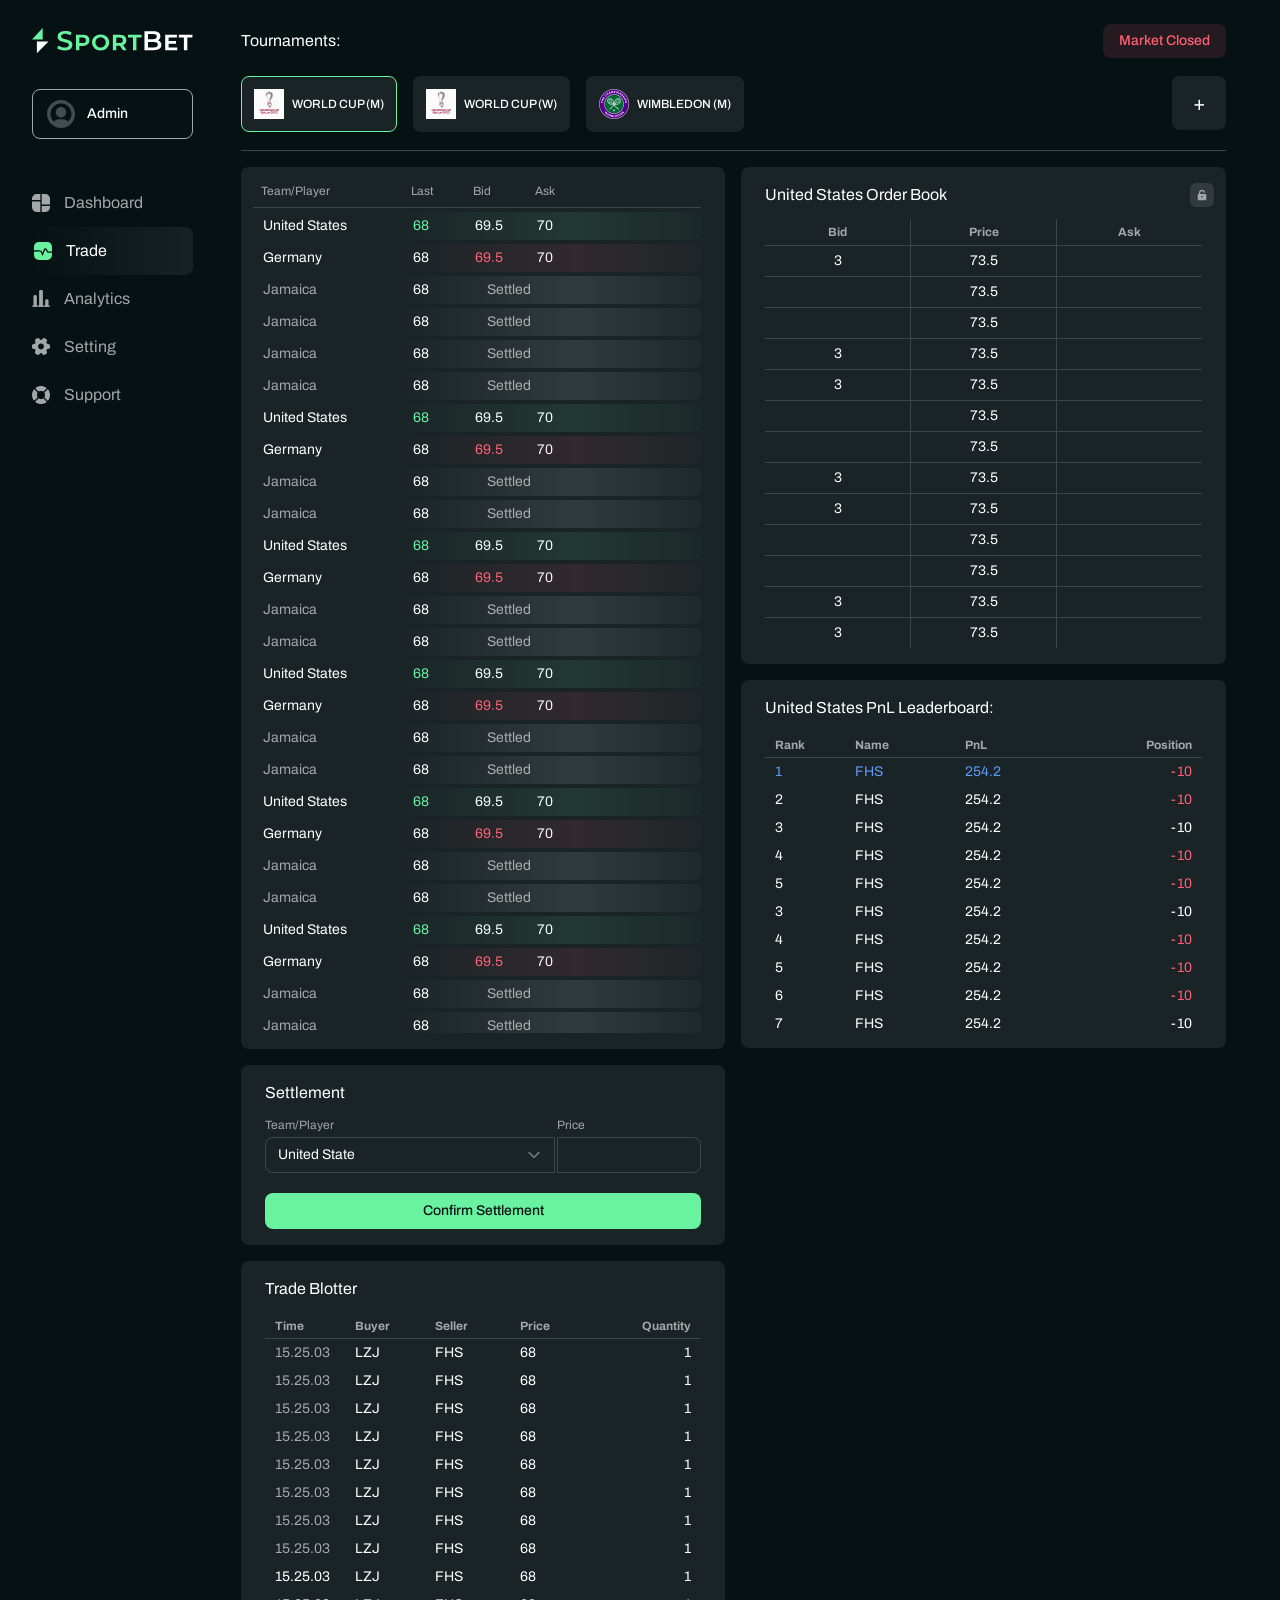
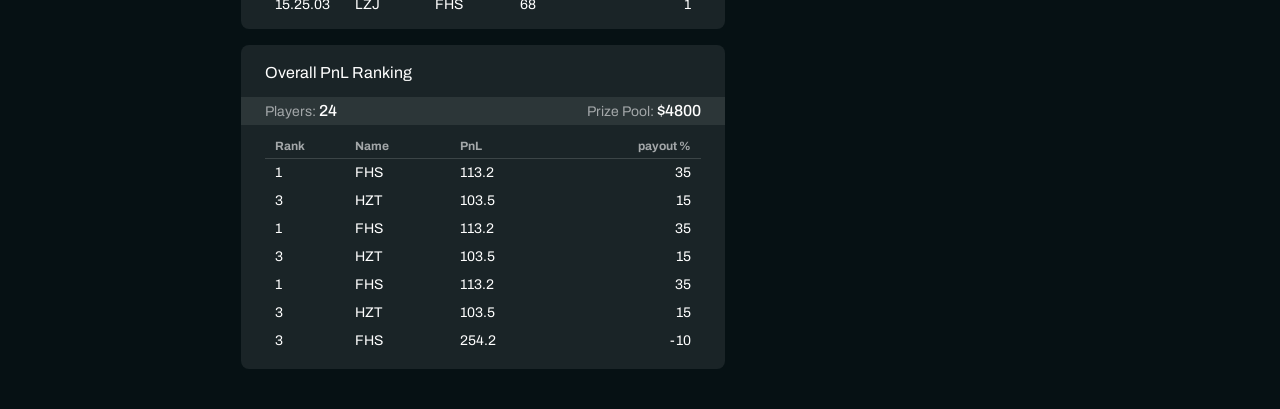
==== commit 9f38f500: "fixes" ====
--- a/src/index.html
+++ b/src/index.html
@@ -279,7 +279,7 @@
 							>
 								<!-- Header -->
 								<div
-									class="flex gap-5 border-b border-b-table-border px-2 pb-2"
+									class="sticky top-0 z-10 flex gap-5 border-b border-b-table-border bg-darkgrey px-2 pb-2"
 								>
 									<div class="w-[130px]">
 										<p class="text-body-xs text-greytext">Team/Player</p>
@@ -812,9 +812,7 @@
 							</div>
 							<div class="max-h-[429px] overflow-auto pr-3">
 								<table class="overf-y-auto w-full table-fixed border-collapse">
-									<thead
-										class="text-body-xs border-b border-b-table-border text-greytext"
-									>
+									<thead class="text-body-xs text-greytext">
 										<tr>
 											<th class="py-[5px] px-[10px] text-center">Bid</th>
 											<th
@@ -1027,9 +1025,7 @@
 							</p>
 							<div class="max-h-[300px] overflow-auto pr-3">
 								<table class="overf-y-auto w-full table-auto">
-									<thead
-										class="text-body-xs border-b border-b-table-border text-greytext"
-									>
+									<thead class="text-body-xs text-greytext">
 										<tr>
 											<th class="w-20 py-[5px] px-[10px] text-left">Rank</th>
 											<th class="py-[5px] px-[10px] text-left">Name</th>
@@ -1213,9 +1209,7 @@
 							<p class="text-body-lg-m pb-3 text-left">Trade Blotter</p>
 							<div class="max-h-[300px] overflow-auto pr-3">
 								<table class="w-full table-auto">
-									<thead
-										class="text-body-xs border-b border-b-table-border text-greytext"
-									>
+									<thead class="text-body-xs text-greytext">
 										<tr>
 											<th class="w-20 py-[5px] px-[10px] text-left">Time</th>
 											<th class="w-20 py-[5px] px-[10px] text-left">Buyer</th>
@@ -1361,9 +1355,7 @@
 							<div class="py-4 px-6 pt-2 pr-3">
 								<div class="max-h-[220px] overflow-auto pr-3">
 									<table class="overf-y-auto w-full table-auto">
-										<thead
-											class="text-body-xs border-b border-b-table-border text-greytext"
-										>
+										<thead class="text-body-xs text-greytext">
 											<tr>
 												<th class="w-20 py-[5px] px-[10px] text-left">Rank</th>
 												<th class="py-[5px] px-[10px] text-left">Name</th>
--- a/src/css/output.css
+++ b/src/css/output.css
@@ -1064,6 +1064,10 @@
   position: relative;
 }
 
+.sticky {
+  position: sticky;
+}
+
 .-bottom-5 {
   bottom: -1.25rem;
 }
@@ -2377,6 +2381,23 @@
   border-radius: 10px 0 0 10px;
 }
 
+thead {
+  position: sticky;
+  top: 0px;
+  background: #1a2427;
+  z-index: 10;
+}
+
+thead::after {
+  position: absolute;
+  left: 0;
+  bottom: 0;
+  width: 100%;
+  height: 1px;
+  background: #3c4547;
+  content: '';
+}
+
 /* Scrollbar */
 
 /* width */
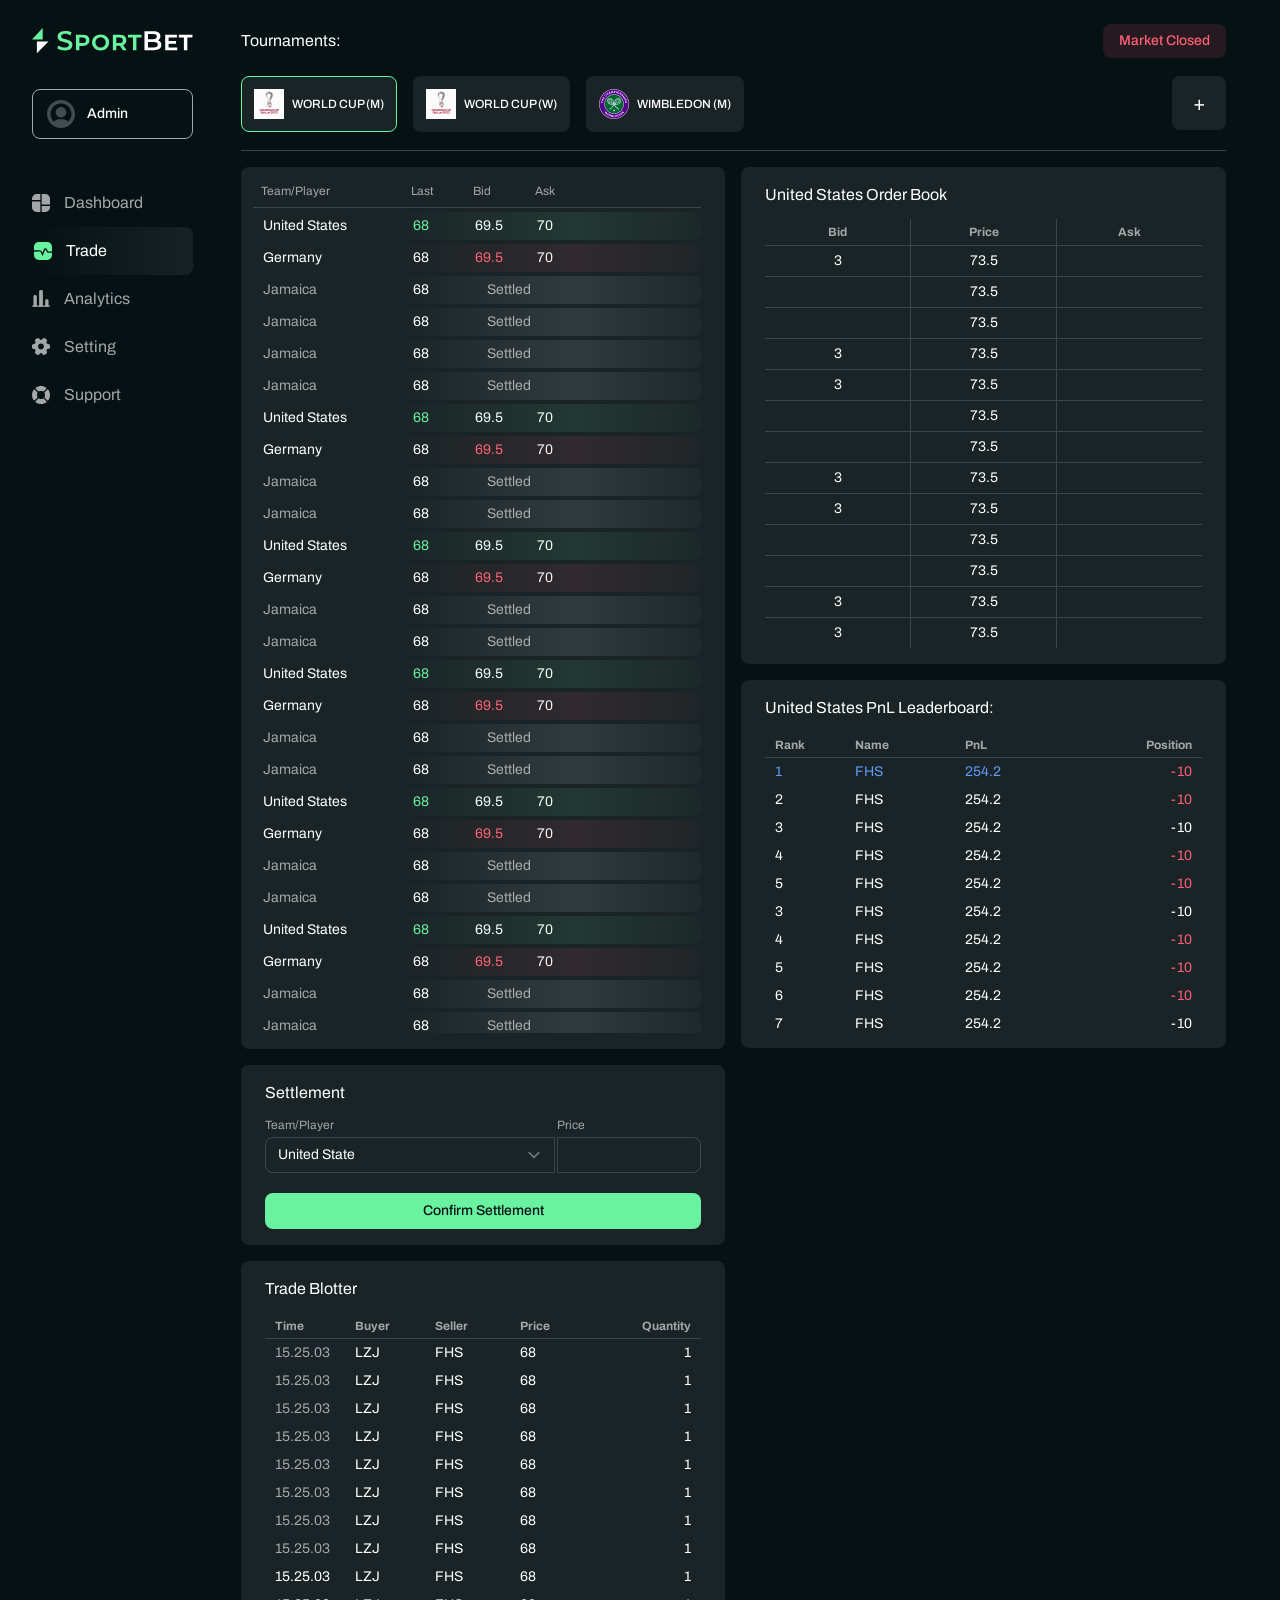
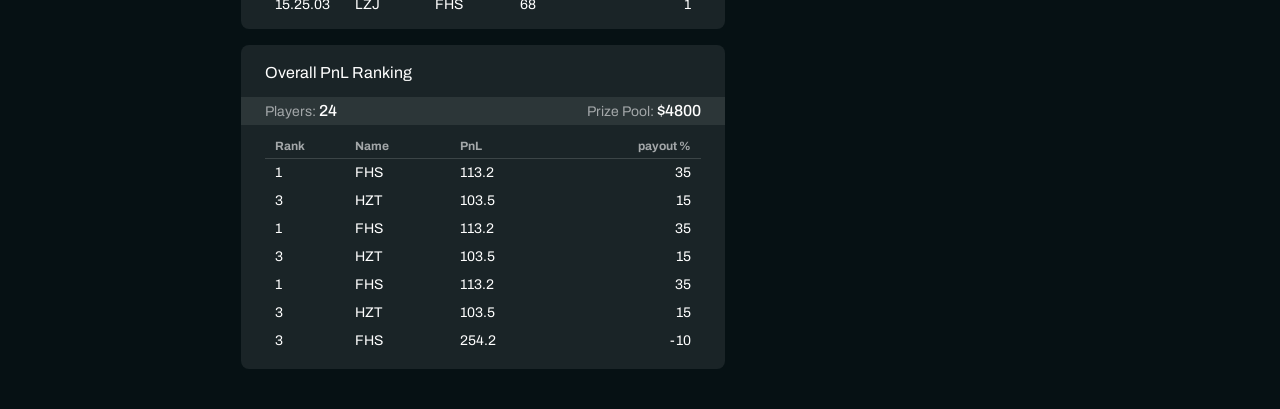
==== commit 99a2ec8f: "fixes" ====
--- a/src/index.html
+++ b/src/index.html
@@ -793,22 +793,6 @@
 								<p class="text-body-lg-m pb-3 text-left">
 									United States Order Book
 								</p>
-								<button
-									class="flex h-6 w-6 items-center justify-center rounded-md border border-transparent bg-lightgrey p-[5px] hover:border-lightgreen"
-								>
-									<svg
-										width="14"
-										height="14"
-										viewBox="0 0 14 14"
-										fill="none"
-										xmlns="http://www.w3.org/2000/svg"
-									>
-										<path
-											d="M10.9023 5.80056H4.97501V4.50633C4.97501 3.42079 5.88346 2.53765 7.00025 2.53765C7.94087 2.53765 8.73398 3.16488 8.96015 4.0119C9.03139 4.2787 9.24867 4.50633 9.52482 4.50633H10.1059C10.3821 4.50633 10.6097 4.28113 10.5696 4.00793C10.32 2.30994 8.81426 1 7.00025 1C5.0116 1 3.39392 2.57323 3.39392 4.50633V5.80056H3.09748C2.49174 5.80056 2 6.27803 2 6.8675V11.9319C2 12.5215 2.49174 13 3.09748 13H10.9023C11.5086 13 12 12.5215 12 11.9319V6.8675C12 6.27803 11.5086 5.80056 10.9023 5.80056ZM7.45947 9.4688V10.1314C7.45947 10.2302 7.37749 10.3103 7.27585 10.3103H6.72415C6.62251 10.3103 6.54019 10.2302 6.54019 10.1314V9.4688C6.28881 9.31826 6.11959 9.05013 6.11959 8.74197C6.11959 8.26944 6.51359 7.88601 6.99992 7.88601C7.48624 7.88601 7.88024 8.26944 7.88024 8.74197C7.88024 9.05013 7.71119 9.31826 7.45947 9.4688Z"
-											fill="#A3A7A9"
-										/>
-									</svg>
-								</button>
 							</div>
 							<div class="max-h-[429px] overflow-auto pr-3">
 								<table class="overf-y-auto w-full table-fixed border-collapse">
--- a/src/css/output.css
+++ b/src/css/output.css
@@ -763,6 +763,13 @@
   line-height: 16px;
 }
 
+.text-body-xs-medium {
+  font-size: 0.75rem;
+  line-height: 1rem;
+  font-weight: 500;
+  line-height: 16px;
+}
+
 /* Buttons */
 
 .btn {
@@ -825,6 +832,23 @@
 .btn-red:hover {
   --tw-bg-opacity: 1;
   background-color: rgb(243 52 76 / var(--tw-bg-opacity));
+}
+
+/* Lock Button */
+
+.order-book-table.active {
+  position: relative;
+}
+
+.order-book-table.active::after {
+  position: absolute;
+  left: 0px;
+  top: 0px;
+  z-index: 30;
+  height: 100%;
+  width: 100%;
+  content: var(--tw-content);
+  background-color: rgb(26 36 39 / 0.75);
 }
 
 /* Form Items */
@@ -976,6 +1000,20 @@
   border-color: rgb(105 242 159 / var(--tw-border-opacity));
 }
 
+.add-tournament-button {
+  position: relative;
+  cursor: pointer;
+  padding: 14px;
+  transition-property: color, background-color, border-color, text-decoration-color, fill, stroke;
+  transition-timing-function: cubic-bezier(0.4, 0, 0.2, 1);
+  transition-duration: 150ms;
+}
+
+.add-tournament-button:hover {
+  --tw-bg-opacity: 1;
+  background-color: rgb(49 58 61 / var(--tw-bg-opacity));
+}
+
 /* Live Table Row */
 
 .live-row {
@@ -1076,6 +1114,10 @@
   bottom: 0px;
 }
 
+.bottom-2 {
+  bottom: 0.5rem;
+}
+
 .left-0 {
   left: 0px;
 }
@@ -1098,6 +1140,10 @@
 
 .right-0 {
   right: 0px;
+}
+
+.right-2 {
+  right: 0.5rem;
 }
 
 .right-3 {
@@ -1485,6 +1531,10 @@
 
 .w-\[70px\] {
   width: 70px;
+}
+
+.w-\[732px\] {
+  width: 732px;
 }
 
 .w-full {
@@ -1845,6 +1895,11 @@
 .border-greytext {
   --tw-border-opacity: 1;
   border-color: rgb(163 167 169 / var(--tw-border-opacity));
+}
+
+.border-table-border {
+  --tw-border-opacity: 1;
+  border-color: rgb(60 69 71 / var(--tw-border-opacity));
 }
 
 .border-transparent {
@@ -2426,6 +2481,13 @@
   background: #555;
 }
 
+@media (max-width: 767.99px) {
+  .sm\:text-body-x {
+    font-size: 10px;
+    line-height: 14px;
+  }
+}
+
 .after\:absolute::after {
   content: var(--tw-content);
   position: absolute;
@@ -2513,6 +2575,10 @@
   content: var(--tw-content);
 }
 
+.checked\:block:checked {
+  display: block;
+}
+
 .checked\:\!bg-lightgreen:checked {
   --tw-bg-opacity: 1 !important;
   background-color: rgb(105 242 159 / var(--tw-bg-opacity)) !important;
@@ -2611,6 +2677,14 @@
   color: rgb(255 255 255 / var(--tw-text-opacity));
 }
 
+.group.active .group-\[\.active\]\:block {
+  display: block;
+}
+
+.group.active .group-\[\.active\]\:hidden {
+  display: none;
+}
+
 .group.active .group-\[\.active\]\:-translate-y-\[10px\] {
   --tw-translate-y: -10px;
   transform: translate(var(--tw-translate-x), var(--tw-translate-y)) rotate(var(--tw-rotate)) skewX(var(--tw-skew-x)) skewY(var(--tw-skew-y)) scaleX(var(--tw-scale-x)) scaleY(var(--tw-scale-y));
@@ -2901,6 +2975,10 @@
 }
 
 @media (max-width: 991.99px) {
+  .md\:w-full {
+    width: 100%;
+  }
+
   .md\:columns-2 {
     -moz-columns: 2;
          columns: 2;
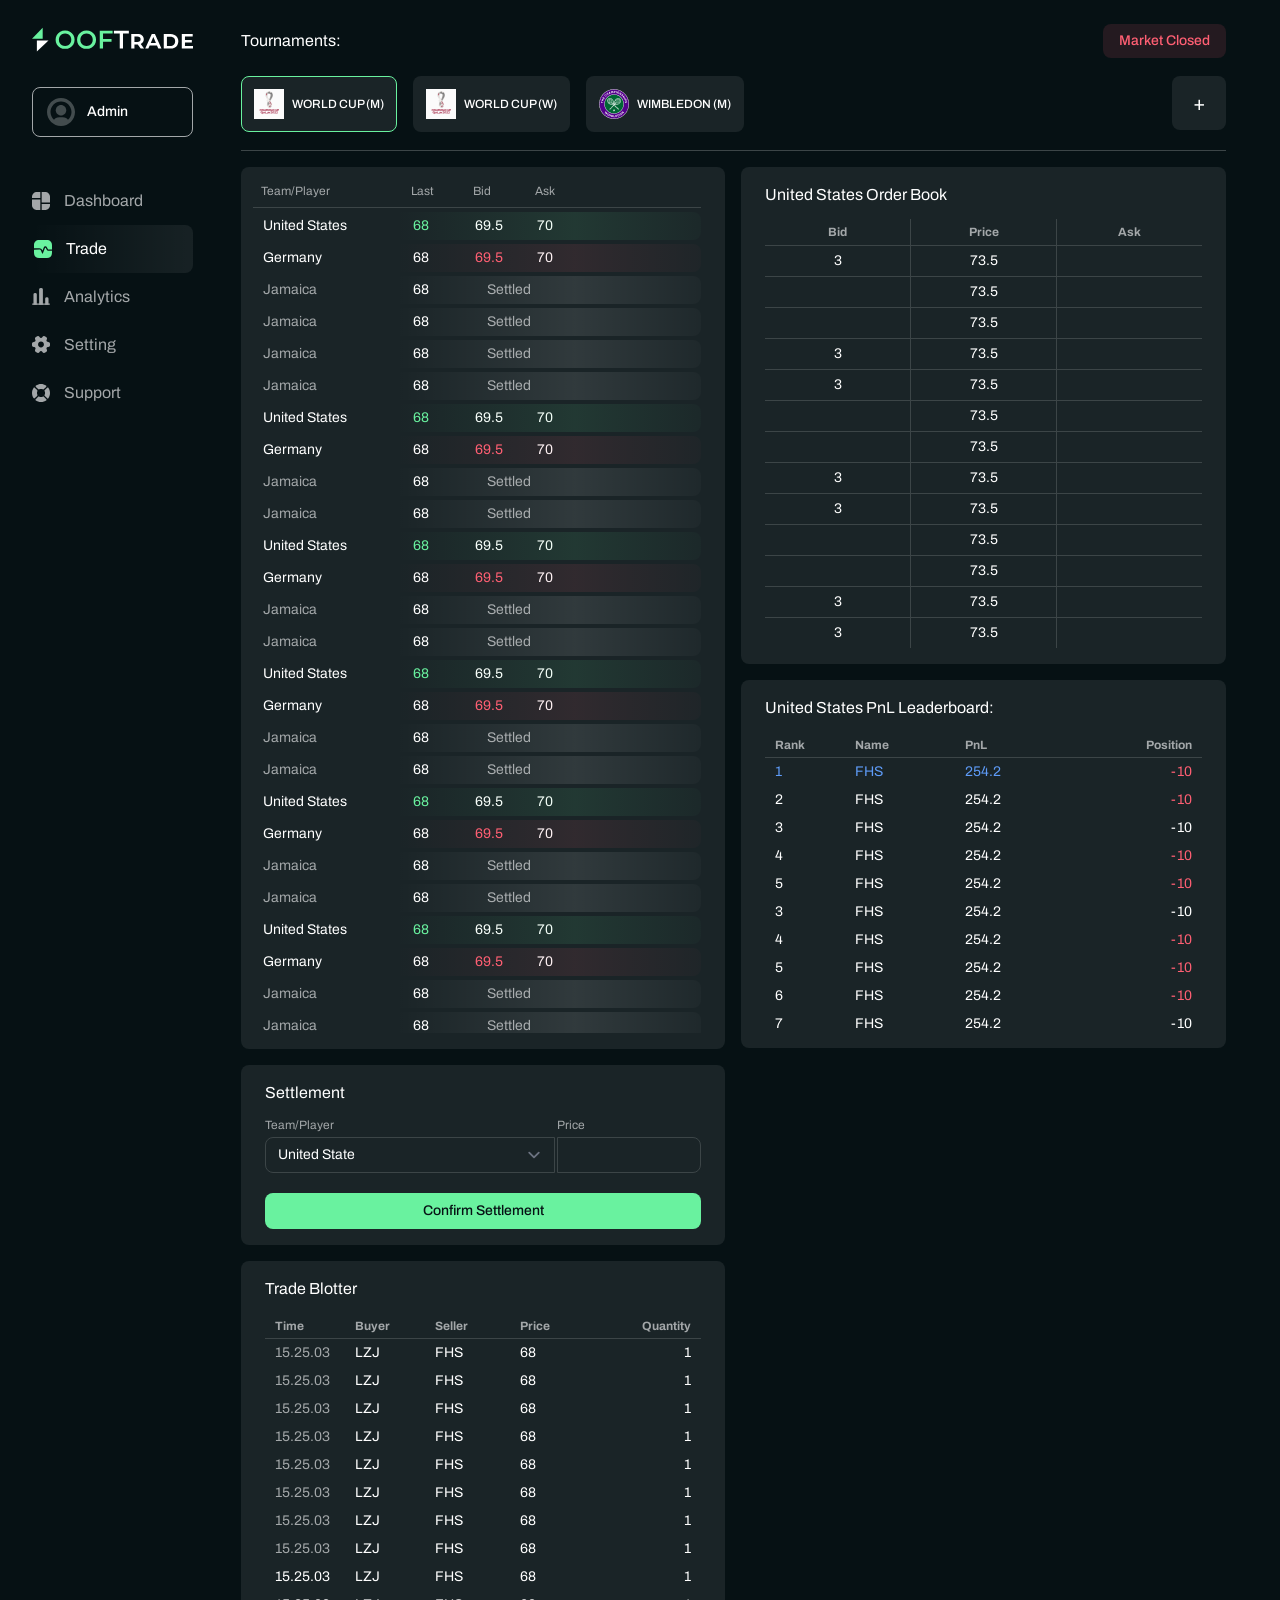
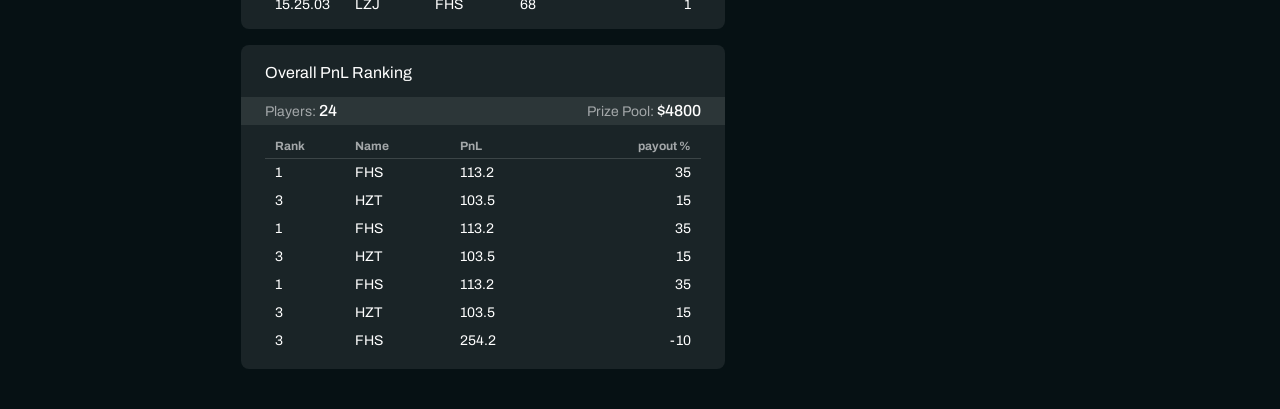
==== commit 03c20e16: "fix" ====
--- a/src/index.html
+++ b/src/index.html
@@ -228,7 +228,7 @@
 					>
 						<p class="text-body-lg-m">Tournaments:</p>
 						<!-- Toggle .open & .closed class -->
-						<p class="market-status closed">Market Closed</p>
+						<button class="market-status closed">Market Closed</button>
 					</div>
 
 					<div class="border-b border-b-[#3C4547] py-[18px] sm:py-2">
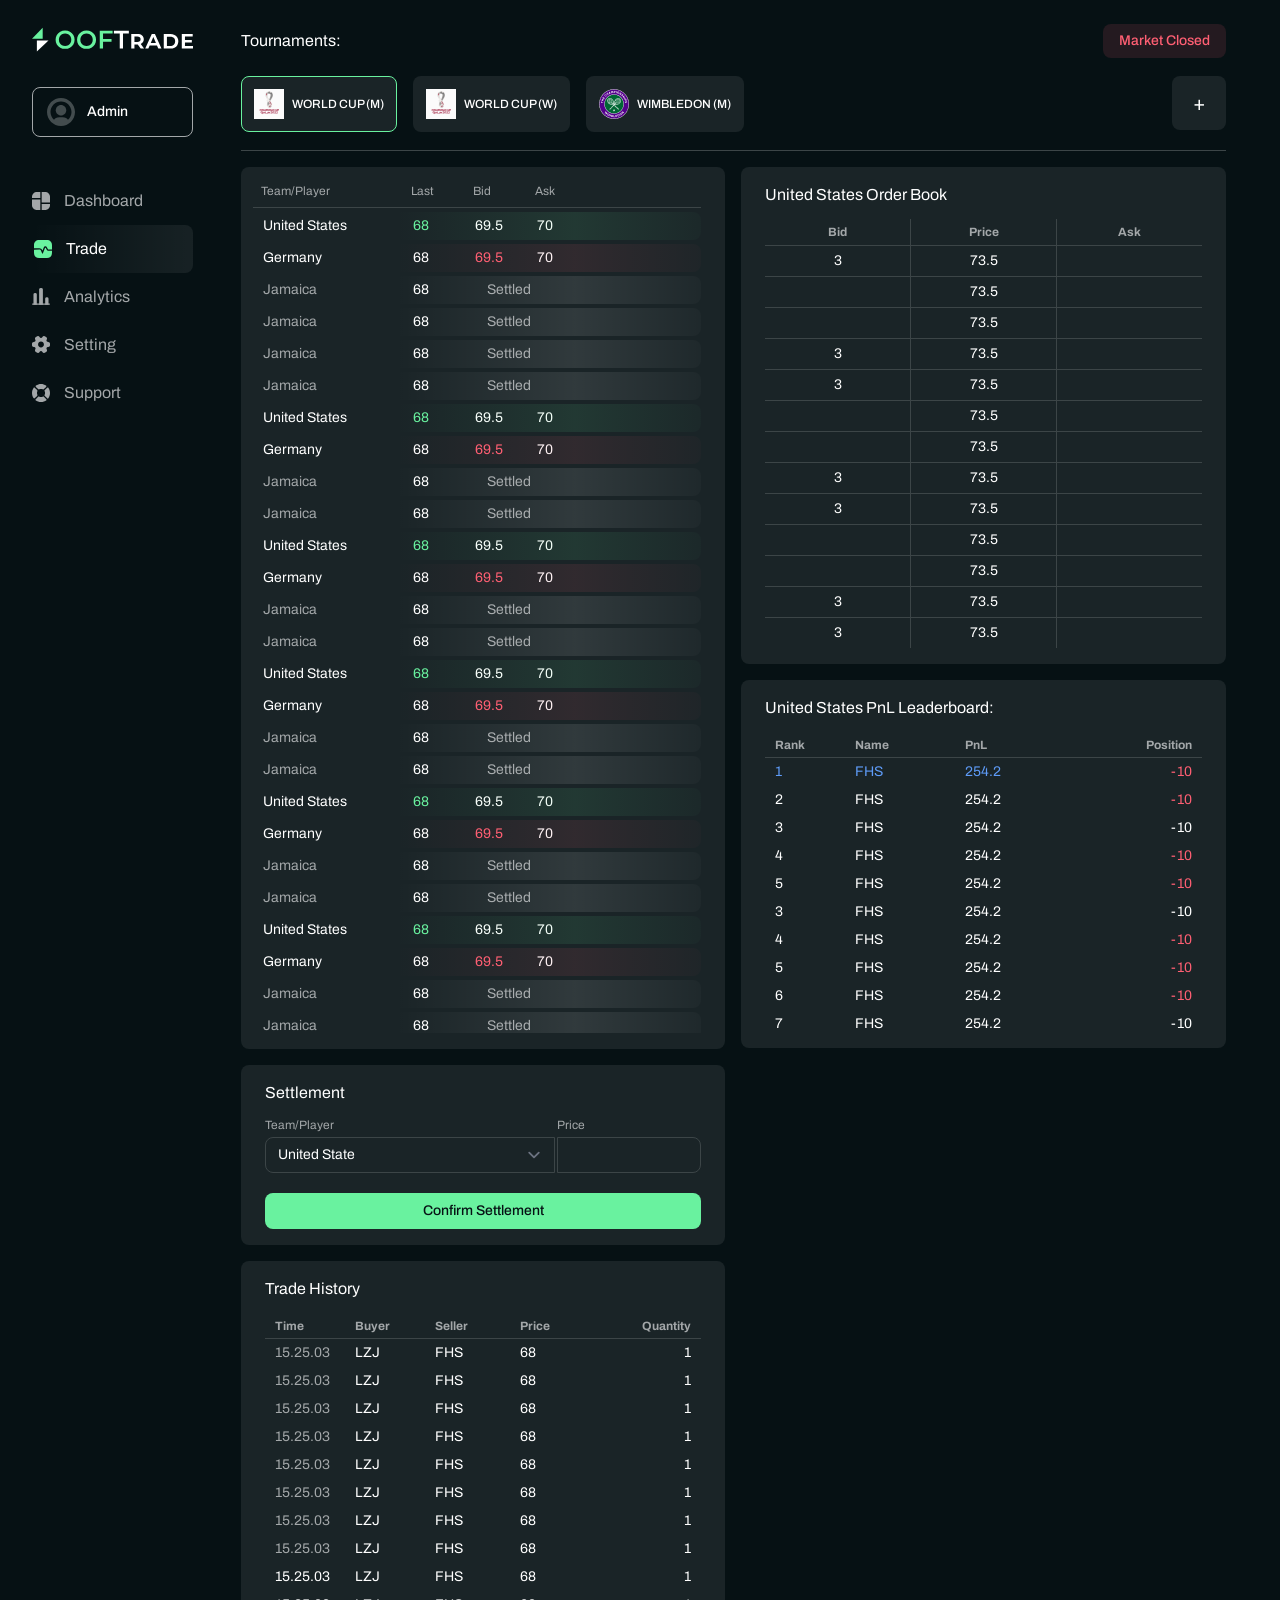
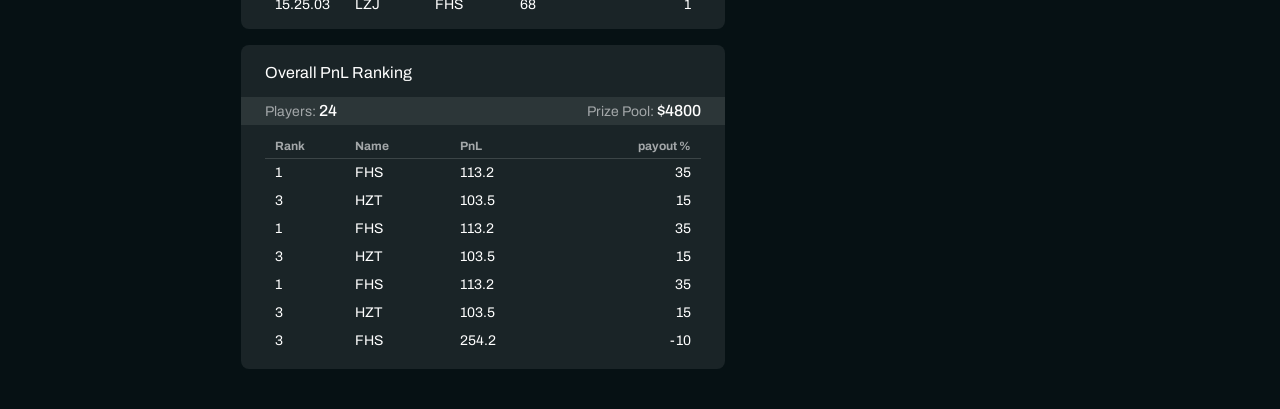
==== commit 680d65aa: "fix" ====
--- a/src/index.html
+++ b/src/index.html
@@ -1188,9 +1188,9 @@
 							</form>
 						</div>
 
-						<!-- Trade Blotter -->
+						<!-- Trade History -->
 						<div class="rounded-lg bg-darkgrey py-4 px-6 pr-3">
-							<p class="text-body-lg-m pb-3 text-left">Trade Blotter</p>
+							<p class="text-body-lg-m pb-3 text-left">Trade History</p>
 							<div class="max-h-[300px] overflow-auto pr-3">
 								<table class="w-full table-auto">
 									<thead class="text-body-xs text-greytext">
